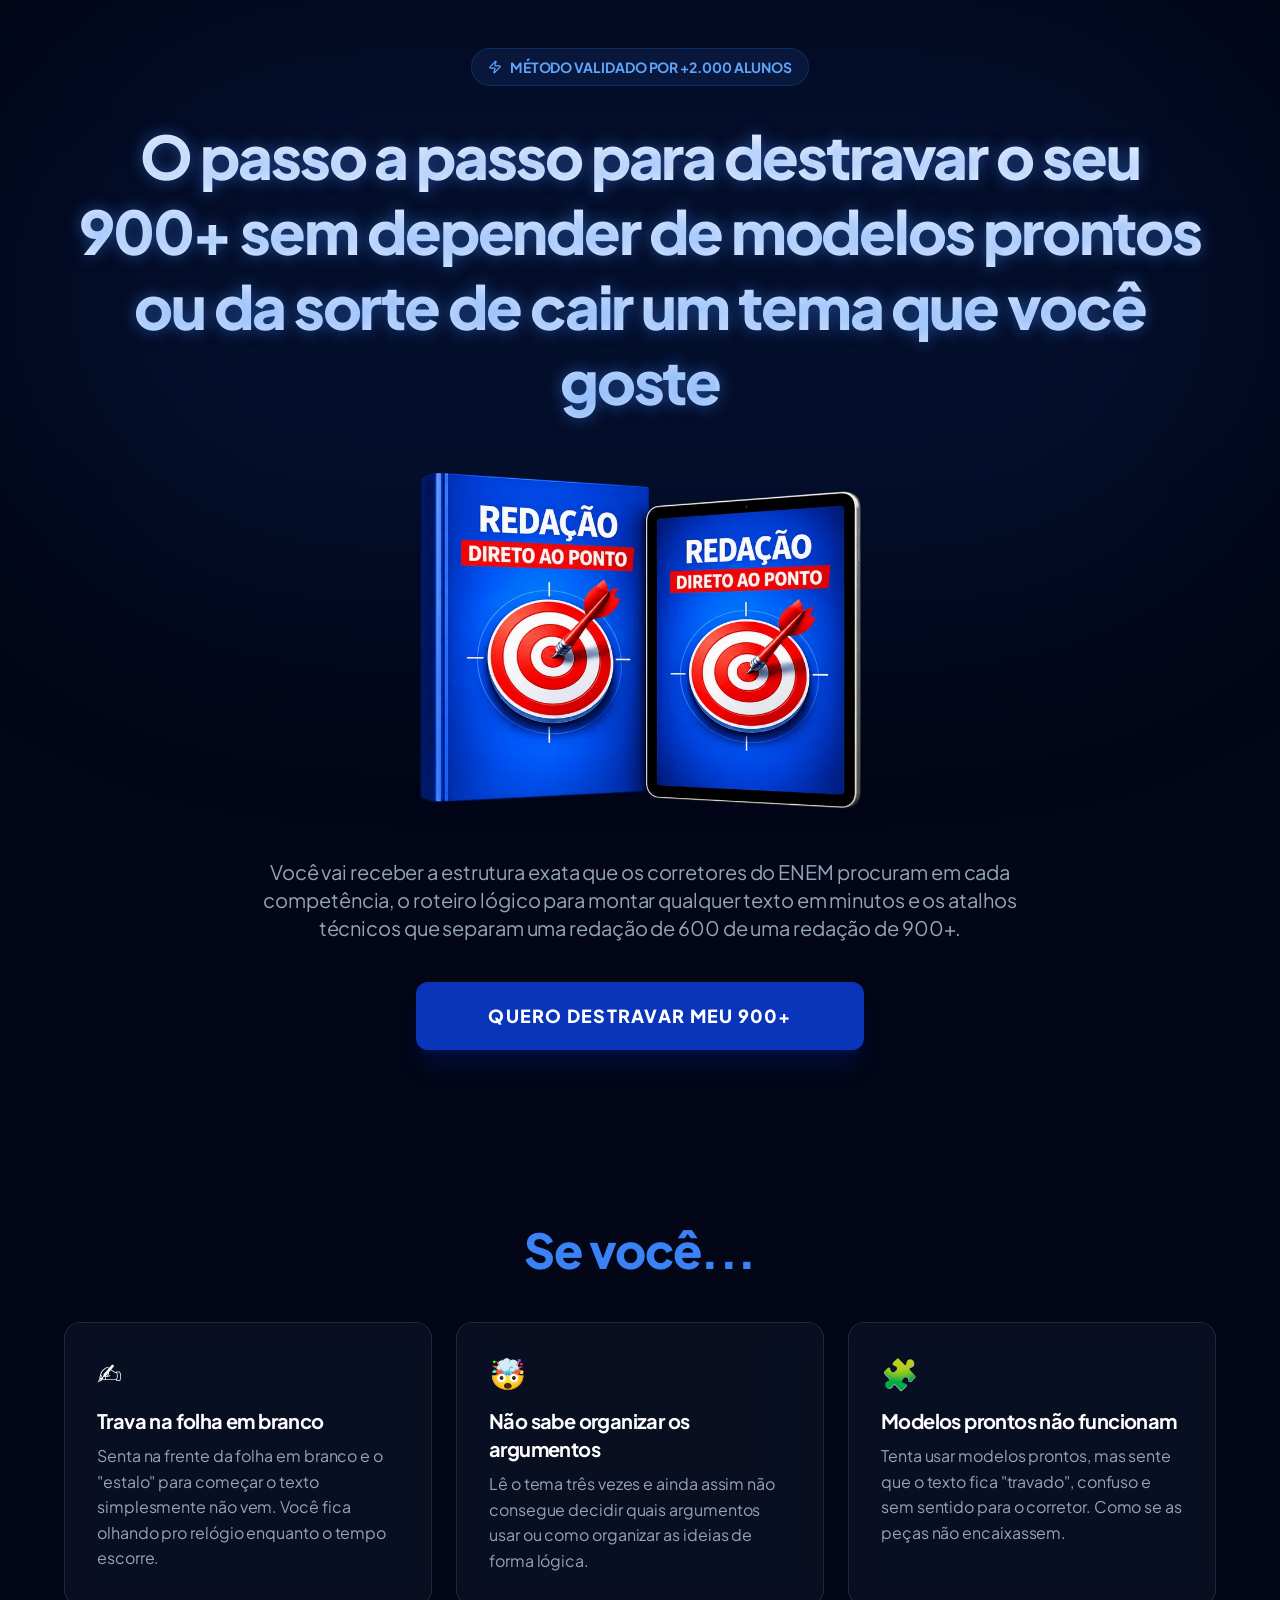
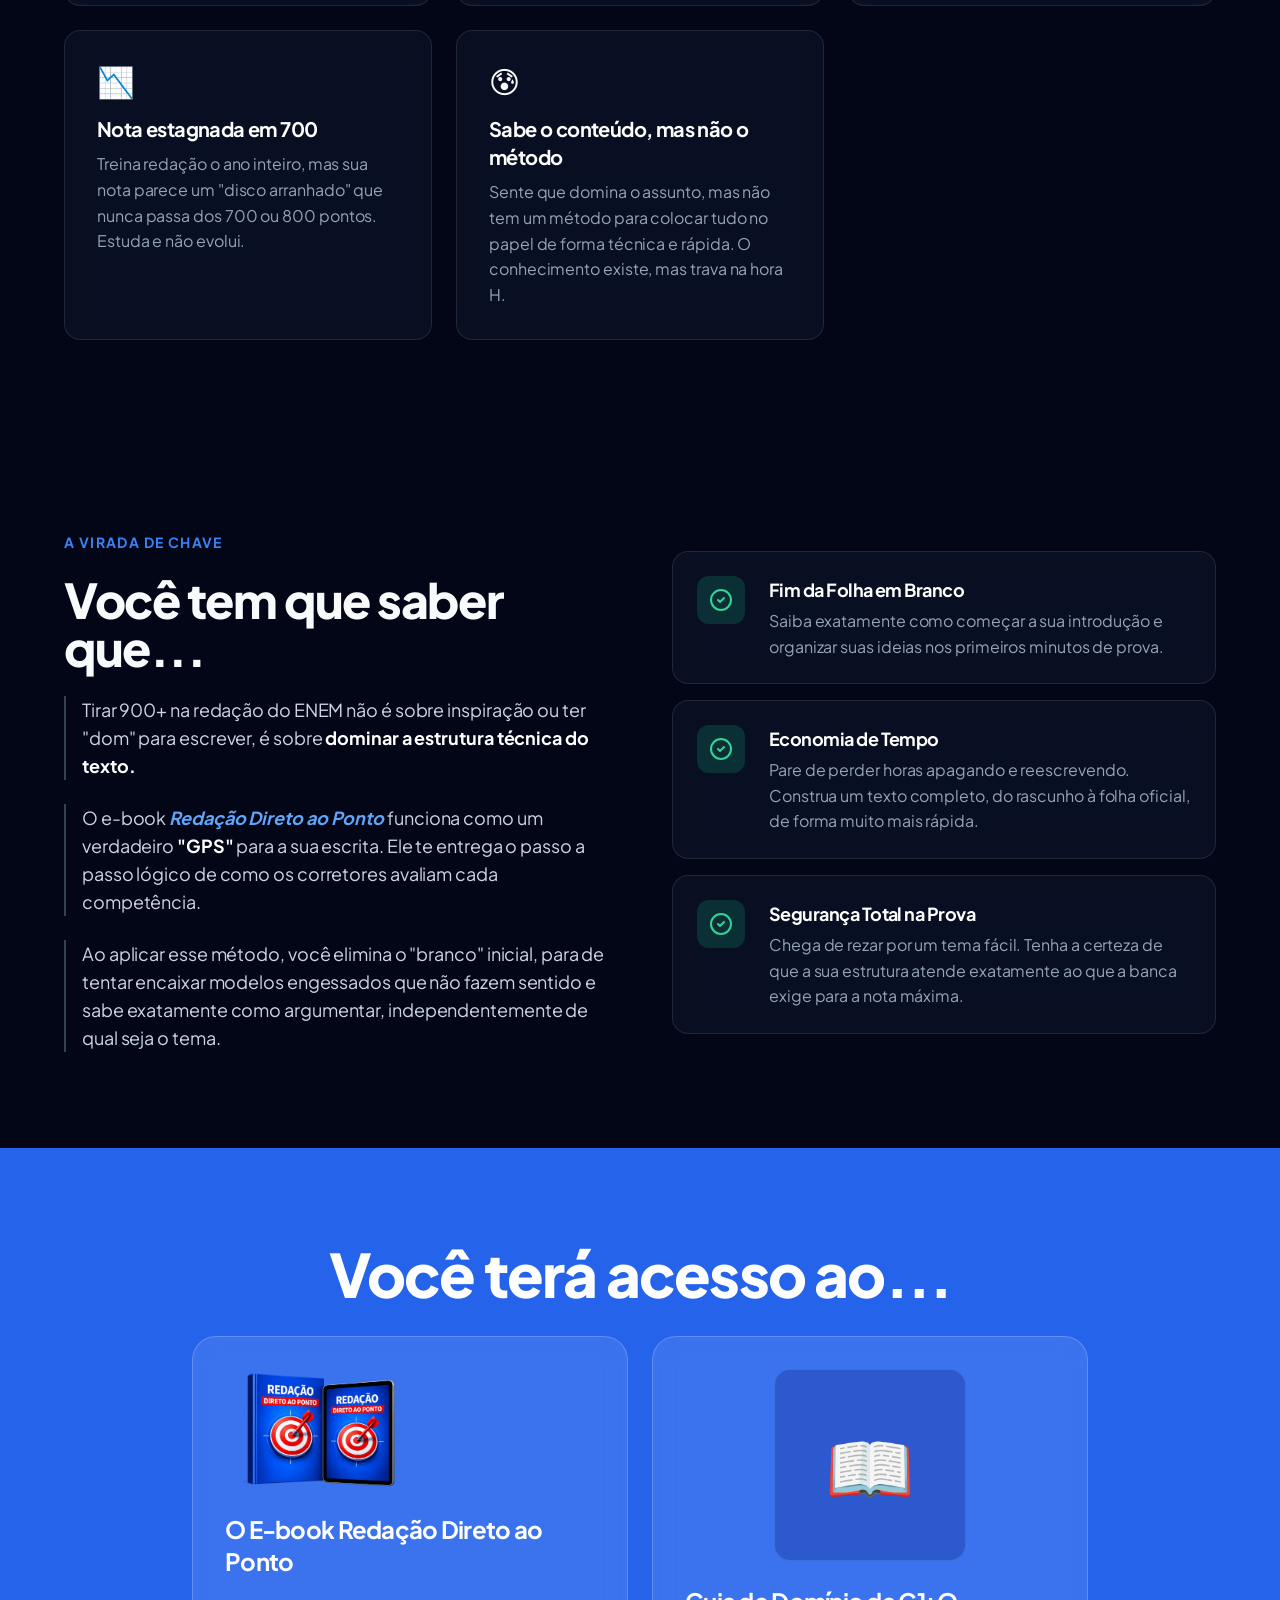
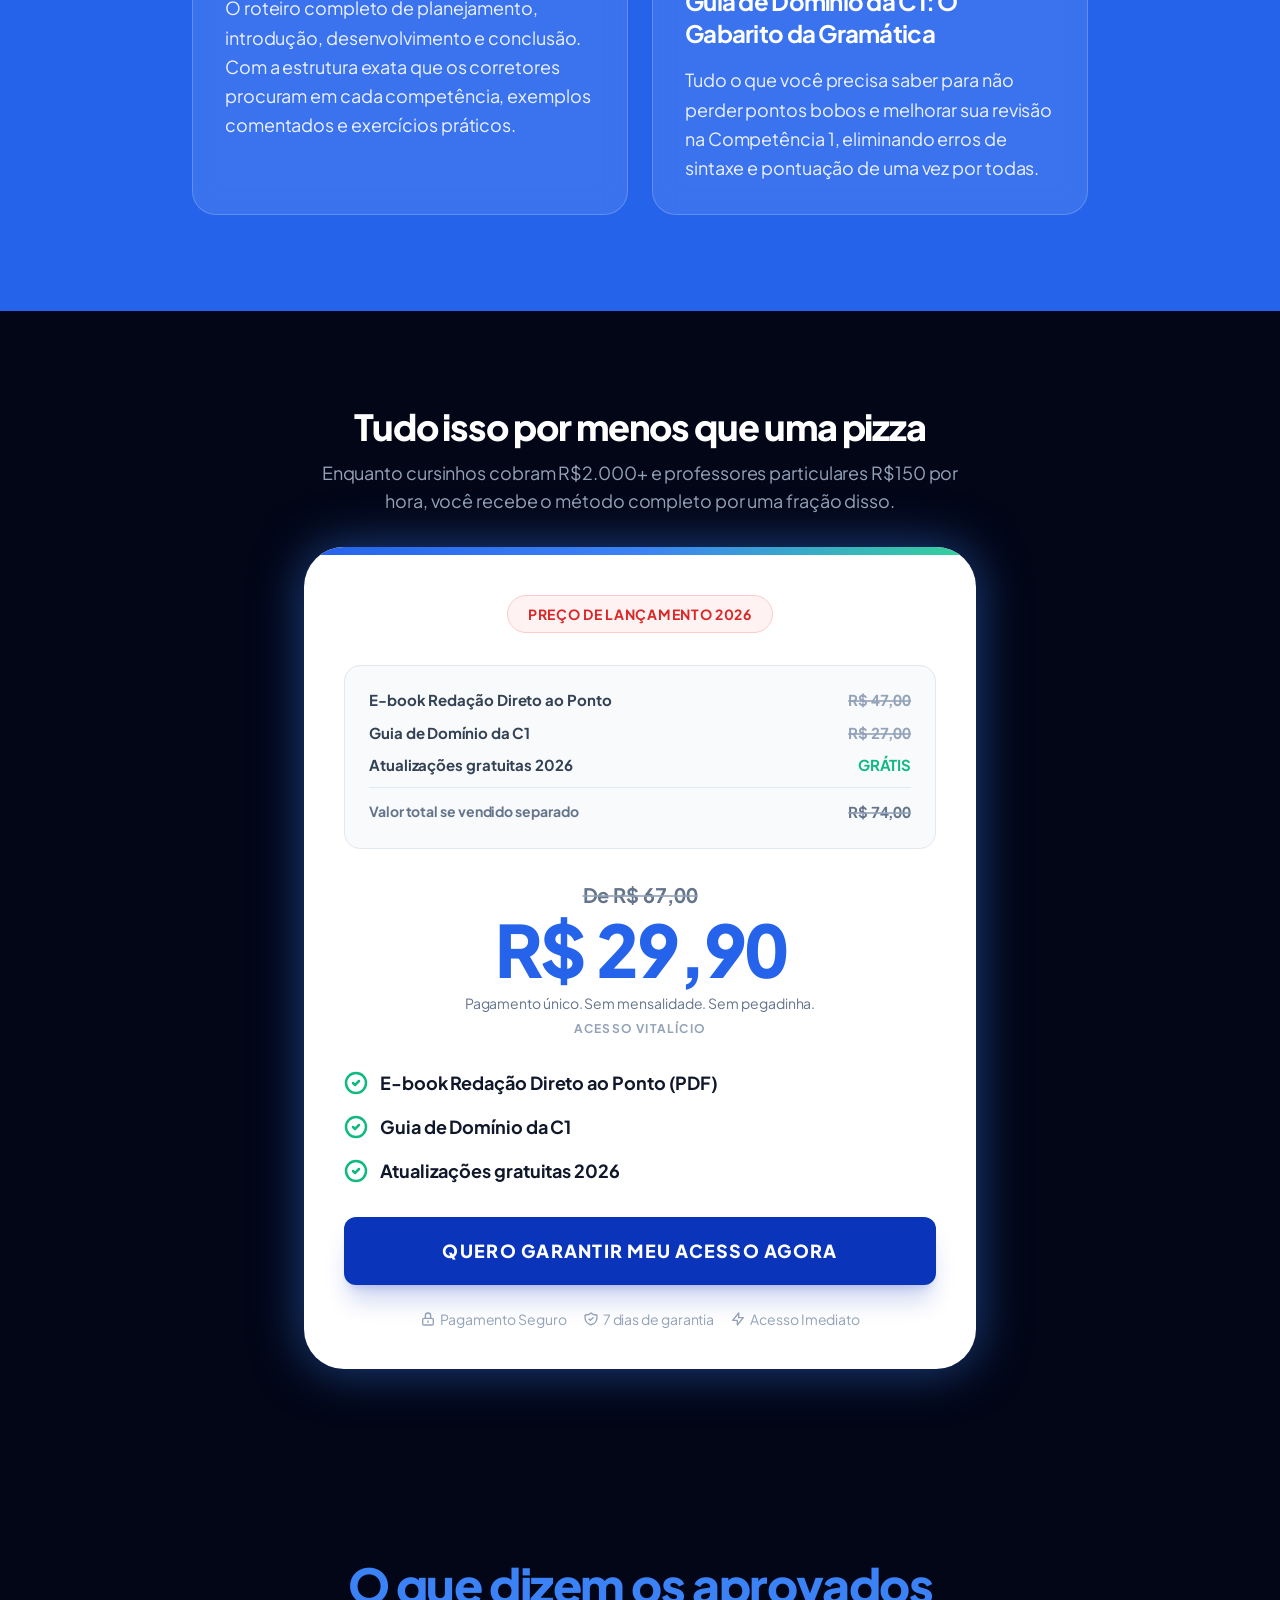
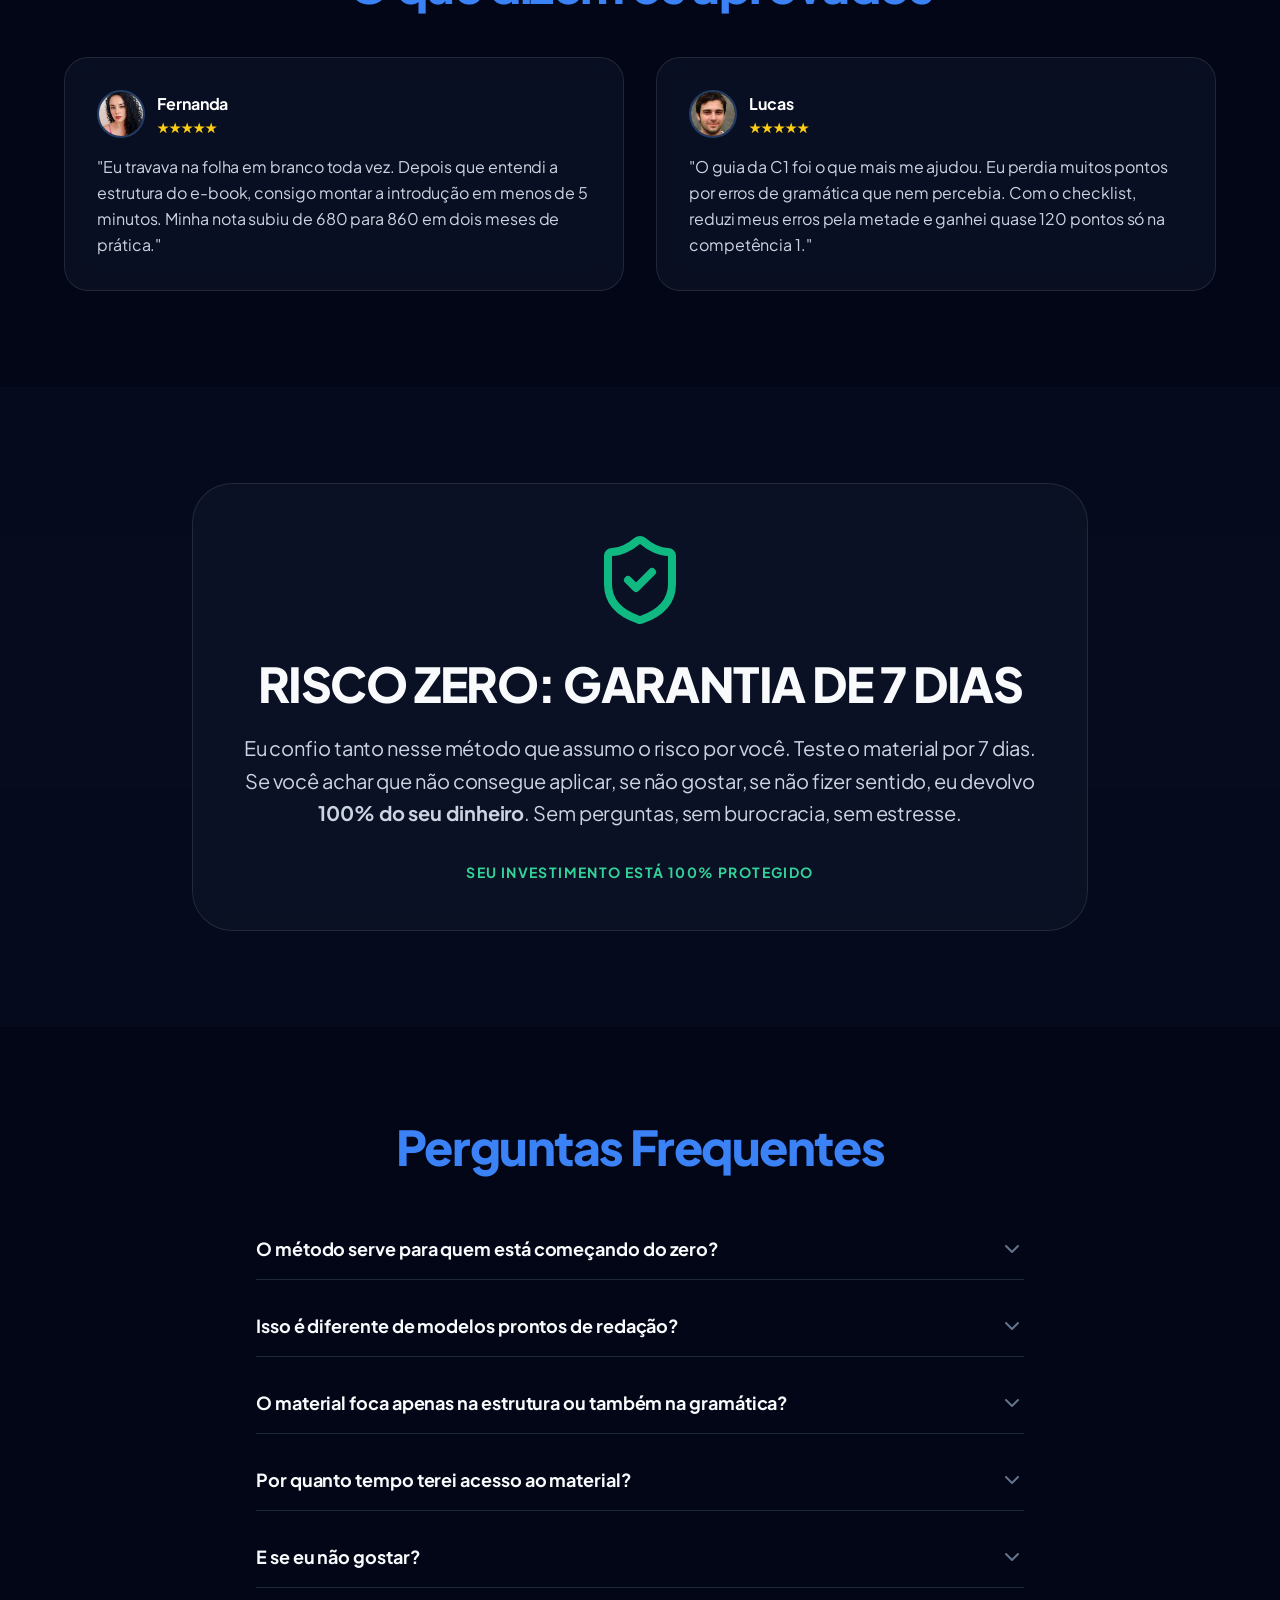
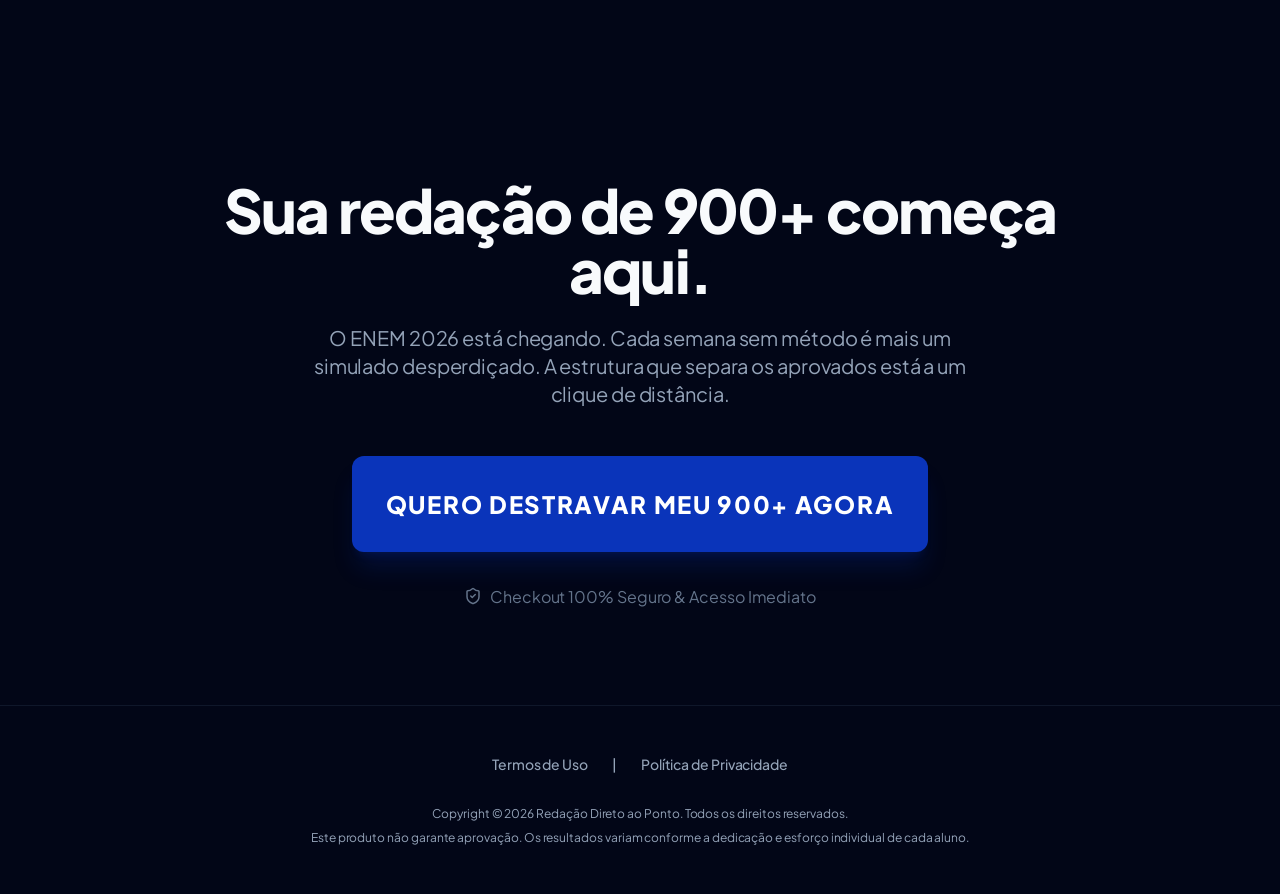
==== pagina/index.html @ 6d8d04aa "fix: blindar empilhagem de valor mobile contra quebra de linha de valores e configurar subrota limpa" ====
<!doctype html>
<html lang="pt-BR"><head><meta charset="UTF-8"><meta name="viewport" content="width=device-width, initial-scale=1"><meta name="description" content="O passo a passo para destravar o seu 900+ na redação do ENEM sem depender de modelos prontos ou da sorte de cair um tema que você goste."><meta name="referrer" content="no-referrer"><title>Redação Direto ao Ponto</title><link rel="icon" href="/assets/favicon.ico"><link rel="preload" as="image" href="/assets/images/produto.webp" type="image/webp" fetchpriority="high"><link rel="preload" as="font" href="/assets/fonts/jakarta-700.ttf" type="font/ttf" crossorigin><link rel="stylesheet" href="/lp.css"><link rel="stylesheet" href="/lp-base.css"><script src="/lp-config.js" defer></script><script src="/lp.js" defer></script><script src="/shield.js" defer></script></head><body><div class="min-h-screen">

<!-- ===== HERO ===== -->
<header class="relative overflow-visible pt-12 pb-20 px-4 md:px-0">
  <div class="absolute top-0 left-1/2 -translate-x-1/2 w-full h-[600px] bg-blue-600/10 blur-[120px] rounded-full -z-10"></div>
  <div class="max-w-6xl mx-auto text-center">
    <div class="inline-flex items-center gap-2 px-4 py-2 rounded-full bg-blue-500/10 border border-blue-500/20 text-blue-400 text-xs md:text-sm font-bold mb-6 animate-pulse-slow">
      <svg class="lucide lucide-zap" fill="none" height="14" stroke="currentColor" stroke-linecap="round" stroke-linejoin="round" stroke-width="2" viewBox="0 0 24 24" width="14" xmlns="http://www.w3.org/2000/svg"><path d="M4 14a1 1 0 0 1-.78-1.63l9.9-10.2a.5.5 0 0 1 .86.46l-1.92 6.02A1 1 0 0 0 13 10h7a1 1 0 0 1 .78 1.63l-9.9 10.2a.5.5 0 0 1-.86-.46l1.92-6.02A1 1 0 0 0 11 14z"></path></svg>
      MÉTODO VALIDADO POR +2.000 ALUNOS
    </div>
    <div class="mb-8 px-2">
      <h1 class="text-3xl md:text-6xl font-black leading-[1.15] md:leading-tight bg-clip-text text-transparent bg-gradient-to-b from-white to-blue-200 glow-blue py-2">O passo a passo para destravar o seu 900+ sem depender de modelos prontos ou da sorte de cair um tema que você goste</h1>
    </div>
    <div class="flex justify-center mb-10 overflow-hidden">
      <img alt="E-book Redação Direto ao Ponto" class="w-full max-w-xl object-contain block mx-auto" decoding="async" fetchpriority="high" loading="eager" width="1000" height="625" src="/assets/images/produto.webp"/>
    </div>
    <p class="text-base md:text-xl text-slate-400 max-w-3xl mx-auto mb-10 px-2 md:px-0">Você vai receber a estrutura exata que os corretores do ENEM procuram em cada competência, o roteiro lógico para montar qualquer texto em minutos e os atalhos técnicos que separam uma redação de 600 de uma redação de 900+.</p>
    <div class="flex justify-center">
      <a class="inline-block w-full py-5 px-8 rounded-xl font-extrabold text-lg uppercase tracking-wider transition-all transform hover:scale-105 active:scale-95 shadow-xl text-center cursor-pointer no-underline bg-[#0A34BA] text-white hover:bg-[#0A34BA]/90 shadow-[#0A34BA]/20 max-w-md" href="#pricing">QUERO DESTRAVAR MEU 900+</a>
    </div>
  </div>
</header>

<!-- ===== SE VOCÊ... (DOR) ===== -->
<main>
<section class="py-24 px-4 bg-slate-950/50">
  <div class="max-w-6xl mx-auto">
    <div class="text-center mb-12">
      <h2 class="text-3xl md:text-5xl font-black mb-4 text-blue-500">Se você...</h2>
    </div>
    <div class="grid md:grid-cols-2 lg:grid-cols-3 gap-6">

      <div class="bg-glass p-8 rounded-2xl border-l-4 border-blue-500 hover:border-blue-400 transition-all hover:bg-slate-900/50">
        <div class="text-3xl mb-4">✍️</div>
        <h3 class="text-xl font-bold text-white mb-2">Trava na folha em branco</h3>
        <p class="text-slate-400">Senta na frente da folha em branco e o "estalo" para começar o texto simplesmente não vem. Você fica olhando pro relógio enquanto o tempo escorre.</p>
      </div>

      <div class="bg-glass p-8 rounded-2xl border-l-4 border-blue-500 hover:border-blue-400 transition-all hover:bg-slate-900/50">
        <div class="text-3xl mb-4">🤯</div>
        <h3 class="text-xl font-bold text-white mb-2">Não sabe organizar os argumentos</h3>
        <p class="text-slate-400">Lê o tema três vezes e ainda assim não consegue decidir quais argumentos usar ou como organizar as ideias de forma lógica.</p>
      </div>

      <div class="bg-glass p-8 rounded-2xl border-l-4 border-blue-500 hover:border-blue-400 transition-all hover:bg-slate-900/50">
        <div class="text-3xl mb-4">🧩</div>
        <h3 class="text-xl font-bold text-white mb-2">Modelos prontos não funcionam</h3>
        <p class="text-slate-400">Tenta usar modelos prontos, mas sente que o texto fica "travado", confuso e sem sentido para o corretor. Como se as peças não encaixassem.</p>
      </div>

      <div class="bg-glass p-8 rounded-2xl border-l-4 border-blue-500 hover:border-blue-400 transition-all hover:bg-slate-900/50">
        <div class="text-3xl mb-4">📉</div>
        <h3 class="text-xl font-bold text-white mb-2">Nota estagnada em 700</h3>
        <p class="text-slate-400">Treina redação o ano inteiro, mas sua nota parece um "disco arranhado" que nunca passa dos 700 ou 800 pontos. Estuda e não evolui.</p>
      </div>

      <div class="bg-glass p-8 rounded-2xl border-l-4 border-blue-500 hover:border-blue-400 transition-all hover:bg-slate-900/50">
        <div class="text-3xl mb-4">😰</div>
        <h3 class="text-xl font-bold text-white mb-2">Sabe o conteúdo, mas não o método</h3>
        <p class="text-slate-400">Sente que domina o assunto, mas não tem um método para colocar tudo no papel de forma técnica e rápida. O conhecimento existe, mas trava na hora H.</p>
      </div>

    </div>
  </div>
</section>

<!-- ===== A VIRADA DE CHAVE ===== -->
<section class="py-24 px-4 overflow-hidden">
  <div class="max-w-6xl mx-auto">
    <div class="flex flex-col lg:flex-row items-center gap-16">
      <div class="lg:w-1/2 space-y-6">
        <h3 class="text-blue-500 font-bold uppercase tracking-widest text-sm">A VIRADA DE CHAVE</h3>
        <h2 class="text-4xl md:text-5xl font-black mb-4 leading-tight">Você tem que saber que...</h2>
        <div class="space-y-6 text-lg text-slate-300">
          <p class="border-l-2 border-slate-700 pl-4">Tirar 900+ na redação do ENEM não é sobre inspiração ou ter "dom" para escrever, é sobre <strong class="text-white">dominar a estrutura técnica do texto.</strong></p>
          <p class="border-l-2 border-slate-700 pl-4">O e-book <span class="text-blue-400 font-bold italic">Redação Direto ao Ponto</span> funciona como um verdadeiro <strong class="text-white">"GPS"</strong> para a sua escrita. Ele te entrega o passo a passo lógico de como os corretores avaliam cada competência.</p>
          <p class="border-l-2 border-slate-700 pl-4">Ao aplicar esse método, você elimina o "branco" inicial, para de tentar encaixar modelos engessados que não fazem sentido e sabe exatamente como argumentar, independentemente de qual seja o tema.</p>
        </div>
      </div>
      <div class="lg:w-1/2 grid grid-cols-1 gap-4">

        <div class="flex gap-6 p-6 bg-glass rounded-2xl hover:scale-105 transition-transform duration-300">
          <div class="flex-shrink-0 w-12 h-12 bg-emerald-500/20 rounded-xl flex items-center justify-center">
            <svg class="w-6 h-6 text-emerald-400" fill="none" stroke="currentColor" stroke-width="2" viewBox="0 0 24 24"><path stroke-linecap="round" stroke-linejoin="round" d="m9 12 2 2 4-4"></path><circle cx="12" cy="12" r="10"></circle></svg>
          </div>
          <div>
            <h3 class="font-bold text-white text-lg mb-1">Fim da Folha em Branco</h3>
            <p class="text-slate-400">Saiba exatamente como começar a sua introdução e organizar suas ideias nos primeiros minutos de prova.</p>
          </div>
        </div>

        <div class="flex gap-6 p-6 bg-glass rounded-2xl hover:scale-105 transition-transform duration-300">
          <div class="flex-shrink-0 w-12 h-12 bg-emerald-500/20 rounded-xl flex items-center justify-center">
            <svg class="w-6 h-6 text-emerald-400" fill="none" stroke="currentColor" stroke-width="2" viewBox="0 0 24 24"><path stroke-linecap="round" stroke-linejoin="round" d="m9 12 2 2 4-4"></path><circle cx="12" cy="12" r="10"></circle></svg>
          </div>
          <div>
            <h3 class="font-bold text-white text-lg mb-1">Economia de Tempo</h3>
            <p class="text-slate-400">Pare de perder horas apagando e reescrevendo. Construa um texto completo, do rascunho à folha oficial, de forma muito mais rápida.</p>
          </div>
        </div>

        <div class="flex gap-6 p-6 bg-glass rounded-2xl hover:scale-105 transition-transform duration-300">
          <div class="flex-shrink-0 w-12 h-12 bg-emerald-500/20 rounded-xl flex items-center justify-center">
            <svg class="w-6 h-6 text-emerald-400" fill="none" stroke="currentColor" stroke-width="2" viewBox="0 0 24 24"><path stroke-linecap="round" stroke-linejoin="round" d="m9 12 2 2 4-4"></path><circle cx="12" cy="12" r="10"></circle></svg>
          </div>
          <div>
            <h3 class="font-bold text-white text-lg mb-1">Segurança Total na Prova</h3>
            <p class="text-slate-400">Chega de rezar por um tema fácil. Tenha a certeza de que a sua estrutura atende exatamente ao que a banca exige para a nota máxima.</p>
          </div>
        </div>

      </div>
    </div>
  </div>
</section>

<!-- ===== O QUE VOCÊ RECEBE ===== -->
<section class="py-24 px-4 bg-blue-600">
  <div class="max-w-4xl mx-auto text-center text-white">
    <h2 class="text-4xl md:text-6xl font-black mb-8">Você terá acesso ao...</h2>
    <div class="grid md:grid-cols-2 gap-6">
      <div class="bg-white/10 backdrop-blur-md rounded-3xl p-8 border border-white/20 text-left">
        <div class="flex justify-center mb-6">
          <img alt="E-book Redação Direto ao Ponto" class="w-48 h-auto object-contain block" decoding="async" loading="lazy" width="192" height="120" src="/assets/images/produto.webp"/>
        </div>
        <h3 class="text-2xl font-bold mb-4">O E-book Redação Direto ao Ponto</h3>
        <p class="text-lg opacity-90 leading-relaxed">O roteiro completo de planejamento, introdução, desenvolvimento e conclusão. Com a estrutura exata que os corretores procuram em cada competência, exemplos comentados e exercícios práticos.</p>
      </div>
      <div class="bg-white/10 backdrop-blur-md rounded-3xl p-8 border border-white/20 text-left">
        <div class="flex justify-center mb-6">
          <div class="w-48 h-48 bg-blue-800/50 rounded-2xl flex items-center justify-center border border-blue-400/30">
            <span class="text-7xl">📖</span>
          </div>
        </div>
        <h3 class="text-2xl font-bold mb-4">Guia de Domínio da C1: O Gabarito da Gramática</h3>
        <p class="text-lg opacity-90 leading-relaxed">Tudo o que você precisa saber para não perder pontos bobos e melhorar sua revisão na Competência 1, eliminando erros de sintaxe e pontuação de uma vez por todas.</p>
      </div>
    </div>
  </div>
</section>

<!-- ===== CARD DE OFERTA (HORMOZI GRAND SLAM) ===== -->
<section class="py-24 px-4" id="pricing">
  <div class="max-w-2xl mx-auto">
    <div class="text-center mb-8">
      <h2 class="text-3xl md:text-4xl font-black text-white mb-3">Tudo isso por menos que uma pizza</h2>
      <p class="text-slate-400 text-lg">Enquanto cursinhos cobram R$2.000+ e professores particulares R$150 por hora, você recebe o método completo por uma fração disso.</p>
    </div>
    <div class="relative bg-white text-slate-900 rounded-[40px] p-10 shadow-[0_0_50px_rgba(59,130,246,0.5)] overflow-hidden">
      <div class="absolute top-0 left-0 w-full h-2 bg-gradient-to-r from-blue-600 via-blue-500 to-emerald-400"></div>

      <div class="text-center mb-8 pt-2">
        <p class="inline-block bg-red-50 text-red-600 px-5 py-2 rounded-full text-sm font-bold border border-red-200 uppercase tracking-wide">Preço de lançamento 2026</p>
      </div>

      <!-- Stack de Valor -->
      <div class="bg-slate-50 rounded-2xl p-6 mb-8 space-y-3">
        <div class="stack-row flex justify-between items-center gap-3">
          <span class="stack-label font-bold text-slate-700 text-sm md:text-base leading-snug">E-book Redação Direto ao Ponto</span>
          <span class="stack-price text-slate-400 line-through font-bold text-sm md:text-base flex-shrink-0 whitespace-nowrap tabular-nums">R$&nbsp;47,00</span>
        </div>
        <div class="stack-row flex justify-between items-center gap-3">
          <span class="stack-label font-bold text-slate-700 text-sm md:text-base leading-snug">Guia de Domínio da C1</span>
          <span class="stack-price text-slate-400 line-through font-bold text-sm md:text-base flex-shrink-0 whitespace-nowrap tabular-nums">R$&nbsp;27,00</span>
        </div>
        <div class="stack-row flex justify-between items-center gap-3">
          <span class="stack-label font-bold text-slate-700 text-sm md:text-base leading-snug">Atualizações gratuitas 2026</span>
          <span class="stack-price text-emerald-500 font-bold text-sm md:text-base flex-shrink-0 whitespace-nowrap">GRÁTIS</span>
        </div>
        <div class="border-t border-slate-200 pt-3 mt-3">
          <div class="stack-row flex justify-between items-center gap-3">
            <span class="font-bold text-slate-500 text-sm md:text-base leading-snug">Valor total se vendido separado</span>
            <span class="stack-price font-bold text-slate-500 line-through text-base md:text-lg flex-shrink-0 whitespace-nowrap tabular-nums">R$&nbsp;74,00</span>
          </div>
        </div>
      </div>

      <!-- Preço -->
      <div class="text-center mb-8">
        <p class="font-bold text-slate-500 line-through text-xl mb-1 whitespace-nowrap tabular-nums">De&nbsp;R$&nbsp;67,00</p>
        <h2 class="text-6xl md:text-7xl font-black text-blue-600 mb-2 whitespace-nowrap tabular-nums">R$&nbsp;29,90</h2>
        <p class="text-slate-500 text-sm">Pagamento único. Sem mensalidade. Sem pegadinha.</p>
        <p class="font-bold text-slate-400 mt-2 uppercase tracking-widest text-xs">Acesso Vitalício</p>
      </div>

      <!-- Checklist de Entrega -->
      <div class="space-y-4 mb-8">
        <div class="flex items-center gap-3 font-bold text-lg">
          <svg class="w-6 h-6 text-emerald-500 flex-shrink-0" fill="none" stroke="currentColor" stroke-width="2.5" viewBox="0 0 24 24"><path stroke-linecap="round" stroke-linejoin="round" d="m9 12 2 2 4-4"></path><circle cx="12" cy="12" r="10"></circle></svg>
          <span>E-book Redação Direto ao Ponto (PDF)</span>
        </div>
        <div class="flex items-center gap-3 font-bold text-lg">
          <svg class="w-6 h-6 text-emerald-500 flex-shrink-0" fill="none" stroke="currentColor" stroke-width="2.5" viewBox="0 0 24 24"><path stroke-linecap="round" stroke-linejoin="round" d="m9 12 2 2 4-4"></path><circle cx="12" cy="12" r="10"></circle></svg>
          <span>Guia de Domínio da C1</span>
        </div>
        <div class="flex items-center gap-3 font-bold text-lg">
          <svg class="w-6 h-6 text-emerald-500 flex-shrink-0" fill="none" stroke="currentColor" stroke-width="2.5" viewBox="0 0 24 24"><path stroke-linecap="round" stroke-linejoin="round" d="m9 12 2 2 4-4"></path><circle cx="12" cy="12" r="10"></circle></svg>
          <span>Atualizações gratuitas 2026</span>
        </div>
      </div>

      <!-- CTA -->
      <a class="inline-block w-full py-5 px-8 rounded-xl font-extrabold text-lg uppercase tracking-wider transition-all transform hover:scale-105 active:scale-95 shadow-xl text-center cursor-pointer no-underline bg-[#0A34BA] text-white hover:bg-[#0A34BA]/90 shadow-[#0A34BA]/20 mb-4" data-checkout="" href="[SEU_LINK_AQUI]">QUERO GARANTIR MEU ACESSO AGORA</a>

      <!-- Segurança -->
      <div class="flex items-center justify-center gap-4 text-sm text-slate-400 mt-2">
        <div class="flex items-center gap-1">
          <svg class="w-4 h-4" fill="none" stroke="currentColor" stroke-width="2" viewBox="0 0 24 24"><path stroke-linecap="round" stroke-linejoin="round" d="M12 15v2m-6 4h12a2 2 0 0 0 2-2v-6a2 2 0 0 0-2-2H6a2 2 0 0 0-2 2v6a2 2 0 0 0 2 2zm10-10V7a4 4 0 0 0-8 0v4h8z"></path></svg>
          Pagamento Seguro
        </div>
        <div class="flex items-center gap-1">
          <svg class="w-4 h-4" fill="none" stroke="currentColor" stroke-width="2" viewBox="0 0 24 24"><path stroke-linecap="round" stroke-linejoin="round" d="M9 12l2 2 4-4m5.618-4.016A11.955 11.955 0 0 1 12 2.944a11.955 11.955 0 0 1-8.618 3.04A12.02 12.02 0 0 0 3 9c0 5.591 3.824 10.29 9 11.622 5.176-1.332 9-6.03 9-11.622 0-1.042-.133-2.052-.382-3.016z"></path></svg>
          7 dias de garantia
        </div>
        <div class="flex items-center gap-1">
          <svg class="w-4 h-4" fill="none" stroke="currentColor" stroke-width="2" viewBox="0 0 24 24"><path stroke-linecap="round" stroke-linejoin="round" d="M13 10V3L4 14h7v7l9-11h-7z"></path></svg>
          Acesso Imediato
        </div>
      </div>
    </div>
  </div>
</section>

<!-- ===== DEPOIMENTOS ===== -->
<section class="py-24 px-4 bg-slate-950/50">
  <div class="max-w-6xl mx-auto">
    <div class="text-center mb-12">
      <h2 class="text-3xl md:text-5xl font-black mb-4 text-blue-500">O que dizem os aprovados</h2>
    </div>
    <div class="grid md:grid-cols-2 gap-8">

      <div class="bg-glass p-8 rounded-3xl border border-slate-800">
        <div class="flex items-center gap-3 mb-4">
          <div class="w-12 h-12 rounded-full overflow-hidden flex-shrink-0 border-2 border-blue-400/30">
            <img src="/assets/images/fernanda.webp" alt="Fernanda" class="w-full h-full object-cover block" loading="lazy" width="48" height="48">
          </div>
          <div>
            <p class="font-bold text-white">Fernanda</p>
            <div class="flex gap-0.5 text-yellow-400 text-sm">★★★★★</div>
          </div>
        </div>
        <p class="text-slate-300 leading-relaxed">"Eu travava na folha em branco toda vez. Depois que entendi a estrutura do e-book, consigo montar a introdução em menos de 5 minutos. Minha nota subiu de 680 para 860 em dois meses de prática."</p>
      </div>

      <div class="bg-glass p-8 rounded-3xl border border-slate-800">
        <div class="flex items-center gap-3 mb-4">
          <div class="w-12 h-12 rounded-full overflow-hidden flex-shrink-0 border-2 border-blue-400/30">
            <img src="/assets/images/lucas.webp" alt="Lucas" class="w-full h-full object-cover block" loading="lazy" width="48" height="48">
          </div>
          <div>
            <p class="font-bold text-white">Lucas</p>
            <div class="flex gap-0.5 text-yellow-400 text-sm">★★★★★</div>
          </div>
        </div>
        <p class="text-slate-300 leading-relaxed">"O guia da C1 foi o que mais me ajudou. Eu perdia muitos pontos por erros de gramática que nem percebia. Com o checklist, reduzi meus erros pela metade e ganhei quase 120 pontos só na competência 1."</p>
      </div>

    </div>
  </div>
</section>

<!-- ===== GARANTIA ===== -->
<section class="py-24 px-4 bg-slate-900/30">
  <div class="max-w-4xl mx-auto text-center bg-glass p-12 rounded-[40px] border border-blue-500/20">
    <svg class="lucide lucide-shield-check mx-auto w-24 h-24 text-emerald-500 mb-8" fill="none" height="24" stroke="currentColor" stroke-linecap="round" stroke-linejoin="round" stroke-width="2" viewBox="0 0 24 24" width="24" xmlns="http://www.w3.org/2000/svg"><path d="M20 13c0 5-3.5 7.5-7.66 8.95a1 1 0 0 1-.67-.01C7.5 20.5 4 18 4 13V6a1 1 0 0 1 1-1c2 0 4.5-1.2 6.24-2.72a1.17 1.17 0 0 1 1.52 0C14.51 3.81 17 5 19 5a1 1 0 0 1 1 1z"></path><path d="m9 12 2 2 4-4"></path></svg>
    <h2 class="text-3xl md:text-5xl font-black mb-6 uppercase">Risco Zero: Garantia de 7 Dias</h2>
    <p class="text-xl text-slate-300 leading-relaxed mb-8">Eu confio tanto nesse método que assumo o risco por você. Teste o material por 7 dias. Se você achar que não consegue aplicar, se não gostar, se não fizer sentido, eu devolvo <strong>100% do seu dinheiro</strong>. Sem perguntas, sem burocracia, sem estresse.</p>
    <p class="text-emerald-400 font-bold uppercase tracking-widest text-sm">Seu investimento está 100% protegido</p>
  </div>
</section>

<!-- ===== FAQ ===== -->
<section class="py-24 px-4">
  <div class="max-w-3xl mx-auto">
    <div class="text-center mb-12">
      <h2 class="text-3xl md:text-5xl font-black mb-4 text-blue-500">Perguntas Frequentes</h2>
    </div>
    <div class="space-y-4">
      <details class="border-b border-slate-800 py-4">
        <summary class="w-full flex justify-between items-center text-left hover:text-blue-400 transition-colors cursor-pointer">
          <span class="font-bold text-lg">O método serve para quem está começando do zero?</span>
          <svg class="lucide lucide-chevron-down text-slate-500 flex-shrink-0" fill="none" height="24" stroke="currentColor" stroke-linecap="round" stroke-linejoin="round" stroke-width="2" viewBox="0 0 24 24" width="24" xmlns="http://www.w3.org/2000/svg"><path d="m6 9 6 6 6-6"></path></svg>
        </summary>
        <div class="mt-3 text-slate-400 leading-relaxed animate-fadeIn">Sim, e na verdade é melhor começar pelo método certo do que criar vícios com modelos prontos. O e-book parte do planejamento da tese e dos argumentos, com exemplos comentados passo a passo.</div>
      </details>
      <details class="border-b border-slate-800 py-4">
        <summary class="w-full flex justify-between items-center text-left hover:text-blue-400 transition-colors cursor-pointer">
          <span class="font-bold text-lg">Isso é diferente de modelos prontos de redação?</span>
          <svg class="lucide lucide-chevron-down text-slate-500 flex-shrink-0" fill="none" height="24" stroke="currentColor" stroke-linecap="round" stroke-linejoin="round" stroke-width="2" viewBox="0 0 24 24" width="24" xmlns="http://www.w3.org/2000/svg"><path d="m6 9 6 6 6-6"></path></svg>
        </summary>
        <div class="mt-3 text-slate-400 leading-relaxed animate-fadeIn">Completamente diferente. Modelos prontos te fazem decorar e travar quando o tema muda. O Redação Direto ao Ponto te ensina a construir a estrutura do zero, conectada ao tema. Funciona para qualquer assunto que cair na prova.</div>
      </details>
      <details class="border-b border-slate-800 py-4">
        <summary class="w-full flex justify-between items-center text-left hover:text-blue-400 transition-colors cursor-pointer">
          <span class="font-bold text-lg">O material foca apenas na estrutura ou também na gramática?</span>
          <svg class="lucide lucide-chevron-down text-slate-500 flex-shrink-0" fill="none" height="24" stroke="currentColor" stroke-linecap="round" stroke-linejoin="round" stroke-width="2" viewBox="0 0 24 24" width="24" xmlns="http://www.w3.org/2000/svg"><path d="m6 9 6 6 6-6"></path></svg>
        </summary>
        <div class="mt-3 text-slate-400 leading-relaxed animate-fadeIn">Os dois. O e-book principal cobre estrutura, argumentação, coesão e proposta de intervenção. E o Guia de Domínio da C1 (bônus) é focado 100% na gramática e revisão que os corretores avaliam na competência 1.</div>
      </details>
      <details class="border-b border-slate-800 py-4">
        <summary class="w-full flex justify-between items-center text-left hover:text-blue-400 transition-colors cursor-pointer">
          <span class="font-bold text-lg">Por quanto tempo terei acesso ao material?</span>
          <svg class="lucide lucide-chevron-down text-slate-500 flex-shrink-0" fill="none" height="24" stroke="currentColor" stroke-linecap="round" stroke-linejoin="round" stroke-width="2" viewBox="0 0 24 24" width="24" xmlns="http://www.w3.org/2000/svg"><path d="m6 9 6 6 6-6"></path></svg>
        </summary>
        <div class="mt-3 text-slate-400 leading-relaxed animate-fadeIn">Para sempre. O acesso é vitalício. Após a confirmação do pagamento, você recebe os PDFs e pode baixar, salvar e consultar quando quiser. As atualizações de 2026 também estão incluídas sem custo extra.</div>
      </details>
      <details class="border-b border-slate-800 py-4">
        <summary class="w-full flex justify-between items-center text-left hover:text-blue-400 transition-colors cursor-pointer">
          <span class="font-bold text-lg">E se eu não gostar?</span>
          <svg class="lucide lucide-chevron-down text-slate-500 flex-shrink-0" fill="none" height="24" stroke="currentColor" stroke-linecap="round" stroke-linejoin="round" stroke-width="2" viewBox="0 0 24 24" width="24" xmlns="http://www.w3.org/2000/svg"><path d="m6 9 6 6 6-6"></path></svg>
        </summary>
        <div class="mt-3 text-slate-400 leading-relaxed animate-fadeIn">Você tem 7 dias para testar. Se por qualquer motivo achar que o material não serve para você, é só pedir o reembolso. Devolvemos 100% do valor, sem perguntas.</div>
      </details>
    </div>
  </div>
</section>

<!-- ===== CTA FINAL ===== -->
<section class="py-24 px-4 text-center">
  <div class="max-w-4xl mx-auto">
    <h2 class="text-4xl md:text-6xl font-black mb-6 leading-tight">Sua redação de 900+ começa aqui.</h2>
    <p class="text-xl text-slate-400 mb-12 max-w-2xl mx-auto">O ENEM 2026 está chegando. Cada semana sem método é mais um simulado desperdiçado. A estrutura que separa os aprovados está a um clique de distância.</p>
    <div class="flex justify-center">
      <a class="inline-block w-full py-8 px-8 rounded-xl font-extrabold text-2xl uppercase tracking-wider transition-all transform hover:scale-105 active:scale-95 shadow-xl text-center cursor-pointer no-underline bg-[#0A34BA] text-white hover:bg-[#0A34BA]/90 shadow-[#0A34BA]/20 max-w-xl" href="#pricing">QUERO DESTRAVAR MEU 900+ AGORA</a>
    </div>
    <p class="mt-8 text-slate-500 flex items-center justify-center gap-2">
      <svg class="lucide lucide-shield-check" fill="none" height="18" stroke="currentColor" stroke-linecap="round" stroke-linejoin="round" stroke-width="2" viewBox="0 0 24 24" width="18" xmlns="http://www.w3.org/2000/svg"><path d="M20 13c0 5-3.5 7.5-7.66 8.95a1 1 0 0 1-.67-.01C7.5 20.5 4 18 4 13V6a1 1 0 0 1 1-1c2 0 4.5-1.2 6.24-2.72a1.17 1.17 0 0 1 1.52 0C14.51 3.81 17 5 19 5a1 1 0 0 1 1 1z"></path><path d="m9 12 2 2 4-4"></path></svg>
      Checkout 100% Seguro &amp; Acesso Imediato
    </p>
  </div>
</section>
</main>

<!-- ===== FOOTER ===== -->
<footer class="py-12 px-4 border-t border-slate-900 bg-slate-950 text-center">
  <div class="max-w-6xl mx-auto">
    <div class="flex flex-col md:flex-row justify-center gap-6 mb-8 text-sm text-slate-400 font-medium">
      <a class="hover:text-blue-400 text-slate-400 transition-colors" data-legal="" href="[SEU_LINK_AQUI]">Termos de Uso</a>
      <span class="hidden md:inline">|</span>
      <a class="hover:text-blue-400 text-slate-400 transition-colors" data-legal="" href="[SEU_LINK_AQUI]">Política de Privacidade</a>
    </div>
    <p class="text-slate-400 text-xs">Copyright © 2026 Redação Direto ao Ponto. Todos os direitos reservados.</p>
    <p class="text-slate-400 text-xs mt-2">Este produto não garante aprovação. Os resultados variam conforme a dedicação e esforço individual de cada aluno.</p>
  </div>
</footer>

</div>
<dialog id="config-message"><p>Esta opção ainda não está disponível.</p><button type="button" id="close-message">Fechar</button></dialog>
</body></html>
---- lp.css ----
*,:after,:before{--tw-border-spacing-x:0;--tw-border-spacing-y:0;--tw-translate-x:0;--tw-translate-y:0;--tw-rotate:0;--tw-skew-x:0;--tw-skew-y:0;--tw-scale-x:1;--tw-scale-y:1;--tw-pan-x: ;--tw-pan-y: ;--tw-pinch-zoom: ;--tw-scroll-snap-strictness:proximity;--tw-gradient-from-position: ;--tw-gradient-via-position: ;--tw-gradient-to-position: ;--tw-ordinal: ;--tw-slashed-zero: ;--tw-numeric-figure: ;--tw-numeric-spacing: ;--tw-numeric-fraction: ;--tw-ring-inset: ;--tw-ring-offset-width:0px;--tw-ring-offset-color:#fff;--tw-ring-color:rgba(59,130,246,.5);--tw-ring-offset-shadow:0 0 #0000;--tw-ring-shadow:0 0 #0000;--tw-shadow:0 0 #0000;--tw-shadow-colored:0 0 #0000;--tw-blur: ;--tw-brightness: ;--tw-contrast: ;--tw-grayscale: ;--tw-hue-rotate: ;--tw-invert: ;--tw-saturate: ;--tw-sepia: ;--tw-drop-shadow: ;--tw-backdrop-blur: ;--tw-backdrop-brightness: ;--tw-backdrop-contrast: ;--tw-backdrop-grayscale: ;--tw-backdrop-hue-rotate: ;--tw-backdrop-invert: ;--tw-backdrop-opacity: ;--tw-backdrop-saturate: ;--tw-backdrop-sepia: ;--tw-contain-size: ;--tw-contain-layout: ;--tw-contain-paint: ;--tw-contain-style: }::backdrop{--tw-border-spacing-x:0;--tw-border-spacing-y:0;--tw-translate-x:0;--tw-translate-y:0;--tw-rotate:0;--tw-skew-x:0;--tw-skew-y:0;--tw-scale-x:1;--tw-scale-y:1;--tw-pan-x: ;--tw-pan-y: ;--tw-pinch-zoom: ;--tw-scroll-snap-strictness:proximity;--tw-gradient-from-position: ;--tw-gradient-via-position: ;--tw-gradient-to-position: ;--tw-ordinal: ;--tw-slashed-zero: ;--tw-numeric-figure: ;--tw-numeric-spacing: ;--tw-numeric-fraction: ;--tw-ring-inset: ;--tw-ring-offset-width:0px;--tw-ring-offset-color:#fff;--tw-ring-color:rgba(59,130,246,.5);--tw-ring-offset-shadow:0 0 #0000;--tw-ring-shadow:0 0 #0000;--tw-shadow:0 0 #0000;--tw-shadow-colored:0 0 #0000;--tw-blur: ;--tw-brightness: ;--tw-contrast: ;--tw-grayscale: ;--tw-hue-rotate: ;--tw-invert: ;--tw-saturate: ;--tw-sepia: ;--tw-drop-shadow: ;--tw-backdrop-blur: ;--tw-backdrop-brightness: ;--tw-backdrop-contrast: ;--tw-backdrop-grayscale: ;--tw-backdrop-hue-rotate: ;--tw-backdrop-invert: ;--tw-backdrop-opacity: ;--tw-backdrop-saturate: ;--tw-backdrop-sepia: ;--tw-contain-size: ;--tw-contain-layout: ;--tw-contain-paint: ;--tw-contain-style: }/*! tailwindcss v3.4.17 | MIT License | https://tailwindcss.com*/*,:after,:before{box-sizing:border-box;border:0 solid #e5e7eb}:after,:before{--tw-content:""}:host,html{line-height:1.5;-webkit-text-size-adjust:100%;-moz-tab-size:4;-o-tab-size:4;tab-size:4;font-family:ui-sans-serif,system-ui,sans-serif,Apple Color Emoji,Segoe UI Emoji,Segoe UI Symbol,Noto Color Emoji;font-feature-settings:normal;font-variation-settings:normal;-webkit-tap-highlight-color:transparent}body{margin:0;line-height:inherit}hr{height:0;color:inherit;border-top-width:1px}abbr:where([title]){-webkit-text-decoration:underline dotted;text-decoration:underline dotted}h1,h2,h3,h4,h5,h6{font-size:inherit;font-weight:inherit}a{color:inherit;text-decoration:inherit}b,strong{font-weight:bolder}code,kbd,pre,samp{font-family:ui-monospace,SFMono-Regular,Menlo,Monaco,Consolas,Liberation Mono,Courier New,monospace;font-feature-settings:normal;font-variation-settings:normal;font-size:1em}small{font-size:80%}sub,sup{font-size:75%;line-height:0;position:relative;vertical-align:baseline}sub{bottom:-.25em}sup{top:-.5em}table{text-indent:0;border-color:inherit;border-collapse:collapse}button,input,optgroup,select,textarea{font-family:inherit;font-feature-settings:inherit;font-variation-settings:inherit;font-size:100%;font-weight:inherit;line-height:inherit;letter-spacing:inherit;color:inherit;margin:0;padding:0}button,select{text-transform:none}button,input:where([type=button]),input:where([type=reset]),input:where([type=submit]){-webkit-appearance:button;background-color:transparent;background-image:none}:-moz-focusring{outline:auto}:-moz-ui-invalid{box-shadow:none}progress{vertical-align:baseline}::-webkit-inner-spin-button,::-webkit-outer-spin-button{height:auto}[type=search]{-webkit-appearance:textfield;outline-offset:-2px}::-webkit-search-decoration{-webkit-appearance:none}::-webkit-file-upload-button{-webkit-appearance:button;font:inherit}summary{display:list-item}blockquote,dd,dl,figure,h1,h2,h3,h4,h5,h6,hr,p,pre{margin:0}fieldset{margin:0}fieldset,legend{padding:0}menu,ol,ul{list-style:none;margin:0;padding:0}dialog{padding:0}textarea{resize:vertical}input::-moz-placeholder,textarea::-moz-placeholder{opacity:1;color:#9ca3af}input::placeholder,textarea::placeholder{opacity:1;color:#9ca3af}[role=button],button{cursor:pointer}:disabled{cursor:default}audio,canvas,embed,iframe,img,object,svg,video{display:block;vertical-align:middle}img,video{max-width:100%;height:auto}[hidden]:where(:not([hidden=until-found])){display:none}.absolute{position:absolute}.relative{position:relative}.left-0{left:0}.left-1\/2{left:50%}.right-0{right:0}.top-0{top:0}.-z-10{z-index:-10}.mx-auto{margin-left:auto;margin-right:auto}.my-4{margin-top:1rem;margin-bottom:1rem}.mb-10{margin-bottom:2.5rem}.mb-12{margin-bottom:3rem}.mb-4{margin-bottom:1rem}.mb-6{margin-bottom:1.5rem}.mb-8{margin-bottom:2rem}.mt-3{margin-top:.75rem}.mt-8{margin-top:2rem}.block{display:block}.inline-block{display:inline-block}.flex{display:flex}.inline-flex{display:inline-flex}.grid{display:grid}.hidden{display:none}.h-16{height:4rem}.h-2{height:.5rem}.h-24{height:6rem}.h-48{height:12rem}.h-\[600px\]{height:600px}.h-auto{height:auto}.min-h-screen{min-height:100vh}.w-16{width:4rem}.w-24{width:6rem}.w-48{width:12rem}.w-full{width:100%}.max-w-2xl{max-width:42rem}.max-w-3xl{max-width:48rem}.max-w-4xl{max-width:56rem}.max-w-6xl{max-width:72rem}.max-w-md{max-width:28rem}.max-w-xl{max-width:36rem}.-translate-x-1\/2{--tw-translate-x:-50%}.-translate-x-1\/2,.transform{transform:translate(var(--tw-translate-x),var(--tw-translate-y)) rotate(var(--tw-rotate)) skewX(var(--tw-skew-x)) skewY(var(--tw-skew-y)) scaleX(var(--tw-scale-x)) scaleY(var(--tw-scale-y))}@keyframes bounce{0%,to{transform:translateY(-25%);animation-timing-function:cubic-bezier(.8,0,1,1)}50%{transform:none;animation-timing-function:cubic-bezier(0,0,.2,1)}}.animate-bounce{animation:bounce 1s infinite}@keyframes pulse{50%{opacity:.5}}.animate-pulse{animation:pulse 2s cubic-bezier(.4,0,.6,1) infinite}.cursor-pointer{cursor:pointer}.grid-cols-1{grid-template-columns:repeat(1,minmax(0,1fr))}.flex-col{flex-direction:column}.items-center{align-items:center}.justify-center{justify-content:center}.justify-between{justify-content:space-between}.gap-16{gap:4rem}.gap-2{gap:.5rem}.gap-3{gap:.75rem}.gap-4{gap:1rem}.gap-6{gap:1.5rem}.gap-8{gap:2rem}.space-y-4>:not([hidden])~:not([hidden]){--tw-space-y-reverse:0;margin-top:calc(1rem*(1 - var(--tw-space-y-reverse)));margin-bottom:calc(1rem*var(--tw-space-y-reverse))}.space-y-6>:not([hidden])~:not([hidden]){--tw-space-y-reverse:0;margin-top:calc(1.5rem*(1 - var(--tw-space-y-reverse)));margin-bottom:calc(1.5rem*var(--tw-space-y-reverse))}.overflow-hidden{overflow:hidden}.overflow-visible{overflow:visible}.rounded-2xl{border-radius:1rem}.rounded-3xl{border-radius:1.5rem}.rounded-\[40px\]{border-radius:40px}.rounded-full{border-radius:9999px}.rounded-xl{border-radius:.75rem}.rounded-bl-3xl{border-bottom-left-radius:1.5rem}.border{border-width:1px}.border-b{border-bottom-width:1px}.border-l-2{border-left-width:2px}.border-l-4{border-left-width:4px}.border-t{border-top-width:1px}.border-blue-100{--tw-border-opacity:1;border-color:rgb(219 234 254/var(--tw-border-opacity,1))}.border-blue-400\/30{border-color:rgba(96,165,250,.3)}.border-blue-500{--tw-border-opacity:1;border-color:rgb(59 130 246/var(--tw-border-opacity,1))}.border-blue-500\/20{border-color:rgba(59,130,246,.2)}.border-blue-500\/30{border-color:rgba(59,130,246,.3)}.border-slate-700{--tw-border-opacity:1;border-color:rgb(51 65 85/var(--tw-border-opacity,1))}.border-slate-800{--tw-border-opacity:1;border-color:rgb(30 41 59/var(--tw-border-opacity,1))}.border-slate-900{--tw-border-opacity:1;border-color:rgb(15 23 42/var(--tw-border-opacity,1))}.border-white\/20{border-color:hsla(0,0%,100%,.2)}.bg-\[\#0A34BA\]{--tw-bg-opacity:1;background-color:rgb(10 52 186/var(--tw-bg-opacity,1))}.bg-blue-50{--tw-bg-opacity:1;background-color:rgb(239 246 255/var(--tw-bg-opacity,1))}.bg-blue-500\/10{background-color:rgba(59,130,246,.1)}.bg-blue-600{--tw-bg-opacity:1;background-color:rgb(37 99 235/var(--tw-bg-opacity,1))}.bg-blue-600\/10{background-color:rgba(37,99,235,.1)}.bg-blue-800\/50{background-color:rgba(30,64,175,.5)}.bg-emerald-500\/10{background-color:rgba(16,185,129,.1)}.bg-slate-900\/30{background-color:rgba(15,23,42,.3)}.bg-slate-950{--tw-bg-opacity:1;background-color:rgb(2 6 23/var(--tw-bg-opacity,1))}.bg-slate-950\/50{background-color:rgba(2,6,23,.5)}.bg-white{--tw-bg-opacity:1;background-color:rgb(255 255 255/var(--tw-bg-opacity,1))}.bg-white\/10{background-color:hsla(0,0%,100%,.1)}.bg-yellow-500{--tw-bg-opacity:1;background-color:rgb(234 179 8/var(--tw-bg-opacity,1))}.bg-gradient-to-b{background-image:linear-gradient(to bottom,var(--tw-gradient-stops))}.bg-gradient-to-br{background-image:linear-gradient(to bottom right,var(--tw-gradient-stops))}.from-blue-900\/40{--tw-gradient-from:rgba(30,58,138,.4) var(--tw-gradient-from-position);--tw-gradient-to:rgba(30,58,138,0) var(--tw-gradient-to-position);--tw-gradient-stops:var(--tw-gradient-from),var(--tw-gradient-to)}.from-white{--tw-gradient-from:#fff var(--tw-gradient-from-position);--tw-gradient-to:hsla(0,0%,100%,0) var(--tw-gradient-to-position);--tw-gradient-stops:var(--tw-gradient-from),var(--tw-gradient-to)}.to-blue-200{--tw-gradient-to:#bfdbfe var(--tw-gradient-to-position)}.to-slate-950{--tw-gradient-to:#020617 var(--tw-gradient-to-position)}.bg-clip-text{-webkit-background-clip:text;background-clip:text}.object-contain{-o-object-fit:contain;object-fit:contain}.p-10{padding:2.5rem}.p-12{padding:3rem}.p-4{padding:1rem}.p-6{padding:1.5rem}.p-8{padding:2rem}.px-2{padding-left:.5rem;padding-right:.5rem}.px-4{padding-left:1rem;padding-right:1rem}.px-6{padding-left:1.5rem;padding-right:1.5rem}.px-8{padding-left:2rem;padding-right:2rem}.py-1\.5{padding-top:.375rem;padding-bottom:.375rem}.py-12{padding-top:3rem;padding-bottom:3rem}.py-2{padding-top:.5rem;padding-bottom:.5rem}.py-24{padding-top:6rem;padding-bottom:6rem}.py-4{padding-top:1rem;padding-bottom:1rem}.py-5{padding-top:1.25rem;padding-bottom:1.25rem}.py-8{padding-top:2rem;padding-bottom:2rem}.pb-20{padding-bottom:5rem}.pl-4{padding-left:1rem}.pt-12{padding-top:3rem}.pt-2{padding-top:.5rem}.text-left{text-align:left}.text-center{text-align:center}.text-2xl{font-size:1.5rem;line-height:2rem}.text-3xl{font-size:1.875rem;line-height:2.25rem}.text-4xl{font-size:2.25rem;line-height:2.5rem}.text-6xl{font-size:3.75rem;line-height:1}.text-7xl{font-size:4.5rem;line-height:1}.text-base{font-size:1rem;line-height:1.5rem}.text-lg{font-size:1.125rem;line-height:1.75rem}.text-sm{font-size:.875rem;line-height:1.25rem}.text-xl{font-size:1.25rem;line-height:1.75rem}.text-xs{font-size:.75rem;line-height:1rem}.font-black{font-weight:900}.font-bold{font-weight:700}.font-extrabold{font-weight:800}.font-medium{font-weight:500}.uppercase{text-transform:uppercase}.italic{font-style:italic}.leading-\[1\.15\]{line-height:1.15}.leading-relaxed{line-height:1.625}.leading-tight{line-height:1.25}.tracking-wide{letter-spacing:.025em}.tracking-wider{letter-spacing:.05em}.tracking-widest{letter-spacing:.1em}.text-blue-400{--tw-text-opacity:1;color:rgb(96 165 250/var(--tw-text-opacity,1))}.text-blue-500{--tw-text-opacity:1;color:rgb(59 130 246/var(--tw-text-opacity,1))}.text-blue-600{--tw-text-opacity:1;color:rgb(37 99 235/var(--tw-text-opacity,1))}.text-emerald-400{--tw-text-opacity:1;color:rgb(52 211 153/var(--tw-text-opacity,1))}.text-emerald-500{--tw-text-opacity:1;color:rgb(16 185 129/var(--tw-text-opacity,1))}.text-slate-300{--tw-text-opacity:1;color:rgb(203 213 225/var(--tw-text-opacity,1))}.text-slate-400{--tw-text-opacity:1;color:rgb(148 163 184/var(--tw-text-opacity,1))}.text-slate-500{--tw-text-opacity:1;color:rgb(100 116 139/var(--tw-text-opacity,1))}.text-slate-600{--tw-text-opacity:1;color:rgb(71 85 105/var(--tw-text-opacity,1))}.text-slate-900{--tw-text-opacity:1;color:rgb(15 23 42/var(--tw-text-opacity,1))}.text-slate-950{--tw-text-opacity:1;color:rgb(2 6 23/var(--tw-text-opacity,1))}.text-transparent{color:transparent}.text-white{--tw-text-opacity:1;color:rgb(255 255 255/var(--tw-text-opacity,1))}.line-through{text-decoration-line:line-through}.no-underline{text-decoration-line:none}.opacity-90{opacity:.9}.shadow-\[0_0_50px_rgba\(59\2c 130\2c 246\2c 0\.5\)\]{--tw-shadow:0 0 50px rgba(59,130,246,.5);--tw-shadow-colored:0 0 50px var(--tw-shadow-color)}.shadow-\[0_0_50px_rgba\(59\2c 130\2c 246\2c 0\.5\)\],.shadow-xl{box-shadow:var(--tw-ring-offset-shadow,0 0 #0000),var(--tw-ring-shadow,0 0 #0000),var(--tw-shadow)}.shadow-xl{--tw-shadow:0 20px 25px -5px rgba(0,0,0,.1),0 8px 10px -6px rgba(0,0,0,.1);--tw-shadow-colored:0 20px 25px -5px var(--tw-shadow-color),0 8px 10px -6px var(--tw-shadow-color)}.shadow-\[\#0A34BA\]\/20{--tw-shadow-color:rgba(10,52,186,.2);--tw-shadow:var(--tw-shadow-colored)}.blur-\[120px\]{--tw-blur:blur(120px);filter:var(--tw-blur) var(--tw-brightness) var(--tw-contrast) var(--tw-grayscale) var(--tw-hue-rotate) var(--tw-invert) var(--tw-saturate) var(--tw-sepia) var(--tw-drop-shadow)}.backdrop-blur-md{--tw-backdrop-blur:blur(12px);-webkit-backdrop-filter:var(--tw-backdrop-blur) var(--tw-backdrop-brightness) var(--tw-backdrop-contrast) var(--tw-backdrop-grayscale) var(--tw-backdrop-hue-rotate) var(--tw-backdrop-invert) var(--tw-backdrop-opacity) var(--tw-backdrop-saturate) var(--tw-backdrop-sepia);backdrop-filter:var(--tw-backdrop-blur) var(--tw-backdrop-brightness) var(--tw-backdrop-contrast) var(--tw-backdrop-grayscale) var(--tw-backdrop-hue-rotate) var(--tw-backdrop-invert) var(--tw-backdrop-opacity) var(--tw-backdrop-saturate) var(--tw-backdrop-sepia)}.transition-all{transition-property:all;transition-timing-function:cubic-bezier(.4,0,.2,1);transition-duration:.15s}.transition-colors{transition-property:color,background-color,border-color,text-decoration-color,fill,stroke;transition-timing-function:cubic-bezier(.4,0,.2,1);transition-duration:.15s}.transition-transform{transition-property:transform;transition-timing-function:cubic-bezier(.4,0,.2,1);transition-duration:.15s}.duration-300{transition-duration:.3s}.hover\:scale-105:hover{--tw-scale-x:1.05;--tw-scale-y:1.05;transform:translate(var(--tw-translate-x),var(--tw-translate-y)) rotate(var(--tw-rotate)) skewX(var(--tw-skew-x)) skewY(var(--tw-skew-y)) scaleX(var(--tw-scale-x)) scaleY(var(--tw-scale-y))}.hover\:border-blue-400:hover{--tw-border-opacity:1;border-color:rgb(96 165 250/var(--tw-border-opacity,1))}.hover\:bg-\[\#0A34BA\]\/90:hover{background-color:rgba(10,52,186,.9)}.hover\:bg-slate-900\/50:hover{background-color:rgba(15,23,42,.5)}.hover\:text-blue-400:hover{--tw-text-opacity:1;color:rgb(96 165 250/var(--tw-text-opacity,1))}.active\:scale-95:active{--tw-scale-x:.95;--tw-scale-y:.95;transform:translate(var(--tw-translate-x),var(--tw-translate-y)) rotate(var(--tw-rotate)) skewX(var(--tw-skew-x)) skewY(var(--tw-skew-y)) scaleX(var(--tw-scale-x)) scaleY(var(--tw-scale-y))}@media (min-width:768px){.md\:inline{display:inline}.md\:grid-cols-2{grid-template-columns:repeat(2,minmax(0,1fr))}.md\:flex-row{flex-direction:row}.md\:px-0{padding-left:0;padding-right:0}.md\:text-5xl{font-size:3rem;line-height:1}.md\:text-6xl{font-size:3.75rem;line-height:1}.md\:text-sm{font-size:.875rem;line-height:1.25rem}.md\:text-xl{font-size:1.25rem;line-height:1.75rem}.md\:leading-tight{line-height:1.25}}@media (min-width:1024px){.lg\:w-1\/2{width:50%}.lg\:grid-cols-3{grid-template-columns:repeat(3,minmax(0,1fr))}.lg\:flex-row{flex-direction:row}}
---- lp-base.css ----
@font-face {
  font-family: 'Plus Jakarta Sans';
  font-weight: 400;
  font-style: normal;
  font-display: swap;
  src: url('/assets/fonts/jakarta-400.ttf') format('truetype');
}
@font-face {
  font-family: 'Plus Jakarta Sans';
  font-weight: 500;
  font-style: normal;
  font-display: swap;
  src: url('/assets/fonts/jakarta-500.ttf') format('truetype');
}
@font-face {
  font-family: 'Plus Jakarta Sans';
  font-weight: 600;
  font-style: normal;
  font-display: swap;
  src: url('/assets/fonts/jakarta-600.ttf') format('truetype');
}
@font-face {
  font-family: 'Plus Jakarta Sans';
  font-weight: 700;
  font-style: normal;
  font-display: swap;
  src: url('/assets/fonts/jakarta-700.ttf') format('truetype');
}
@font-face {
  font-family: 'Plus Jakarta Sans';
  font-weight: 800;
  font-style: normal;
  font-display: swap;
  src: url('/assets/fonts/jakarta-800.ttf') format('truetype');
}

body {
  font-family: 'Plus Jakarta Sans', system-ui, -apple-system, sans-serif;
  background-color: #020617;
  color: #f8fafc;
  scroll-behavior: smooth;
  text-rendering: optimizeLegibility;
  -webkit-font-smoothing: antialiased;
  letter-spacing: -0.005em;
  line-height: 1.6;
}

h1, h2, h3, h4 {
  font-family: 'Plus Jakarta Sans', system-ui, -apple-system, sans-serif;
  letter-spacing: -0.03em;
  font-weight: 800;
}

h1 {
  letter-spacing: -0.035em;
  line-height: 1.12;
}

p {
  letter-spacing: -0.005em;
}

.tracking-wide {
  letter-spacing: 0.05em;
}
.tracking-wider {
  letter-spacing: 0.07em;
}
.tracking-widest {
  letter-spacing: 0.1em;
}
      .glow-blue {
        text-shadow: 0 0 15px rgba(59, 130, 246, 0.5);
      }
      .bg-glass {
        background: rgba(15, 23, 42, 0.6);
        backdrop-filter: blur(12px);
        border: 1px solid rgba(255, 255, 255, 0.1);
      }
      .animate-pulse-slow {
        animation: pulse 3s cubic-bezier(0.4, 0, 0.6, 1) infinite;
      }
      @keyframes pulse {
        0%, 100% { opacity: 1; }
        50% { opacity: .7; }
      }
      @keyframes fadeIn {
        from { opacity: 0; transform: translateY(10px); }
        to { opacity: 1; transform: translateY(0); }
      }
      .animate-fadeIn {
        animation: fadeIn 0.4s ease-out forwards;
      }
      /* Otimização simples de renderização */
      img {
        max-width: 100%;
        height: auto;
        display: block;
      }
    
@media(max-width:480px){#pricing h2{font-size:clamp(2rem,9vw,3.75rem)}#pricing .p-10{padding:2rem 1.25rem}} details summary{list-style:none}details summary::-webkit-details-marker{display:none}details[open] summary svg{transform:rotate(180deg)}

/* ===== Missing Tailwind utilities for enhanced offer card & testimonials ===== */
.flex-shrink-0 { flex-shrink: 0; }
.bg-red-50 { background-color: rgb(254 242 242); }
.text-red-600 { color: rgb(220 38 38); }
.border-red-200 { --tw-border-opacity:1; border-color: rgb(254 202 202 / var(--tw-border-opacity,1)); }
.bg-slate-50 { --tw-bg-opacity:1; background-color: rgb(248 250 252 / var(--tw-bg-opacity,1)); }
.text-slate-700 { --tw-text-opacity:1; color: rgb(51 65 85 / var(--tw-text-opacity,1)); }
.border-slate-200 { --tw-border-opacity:1; border-color: rgb(226 232 240 / var(--tw-border-opacity,1)); }
.gap-0\.5 { gap: 0.125rem; }
.text-yellow-400 { --tw-text-opacity:1; color: rgb(250 204 21 / var(--tw-text-opacity,1)); }
.bg-gradient-to-r {
  background-image: linear-gradient(to right, var(--tw-gradient-stops));
}
.from-blue-600 {
  --tw-gradient-from: #2563eb var(--tw-gradient-from-position);
  --tw-gradient-to: rgb(37 99 235 / 0) var(--tw-gradient-to-position);
  --tw-gradient-stops: var(--tw-gradient-from), var(--tw-gradient-to);
}
.via-blue-500 {
  --tw-gradient-to: rgb(59 130 246 / 0) var(--tw-gradient-to-position);
  --tw-gradient-stops: var(--tw-gradient-from), #3b82f6 var(--tw-gradient-via-position), var(--tw-gradient-to);
}
.to-emerald-400 { --tw-gradient-to: #34d399 var(--tw-gradient-to-position); }
.pt-3 { padding-top: 0.75rem; }
.mt-2 { margin-top: 0.5rem; }
.mb-1 { margin-bottom: 0.25rem; }
.mb-2 { margin-bottom: 0.5rem; }
.mb-3 { margin-bottom: 0.75rem; }
.w-10 { width: 2.5rem; }
.h-10 { height: 2.5rem; }
.w-12 { width: 3rem; }
.h-12 { height: 3rem; }
.border-2 { border-width: 2px; }
.w-4 { width: 1rem; }
.h-4 { height: 1rem; }
.w-6 { width: 1.5rem; }
.h-6 { height: 1.5rem; }
.gap-1 { gap: 0.25rem; }
.bg-emerald-500\/20 { background-color: rgba(16, 185, 129, 0.2); }
.bg-blue-500\/20 { background-color: rgba(59, 130, 246, 0.2); }
.px-5 { padding-left: 1.25rem; padding-right: 1.25rem; }
.space-y-3 > :not([hidden]) ~ :not([hidden]) {
  --tw-space-y-reverse: 0;
  margin-top: calc(0.75rem * (1 - var(--tw-space-y-reverse)));
  margin-bottom: calc(0.75rem * var(--tw-space-y-reverse));
}
@media (min-width: 768px) {
  .md\:text-7xl { font-size: 4.5rem; line-height: 1; }
  .md\:text-4xl { font-size: 2.25rem; line-height: 2.5rem; }
}

/* Offer card value stack styling */
#pricing .bg-slate-50 { border: 1px solid rgb(226 232 240); }

/* Anti-breakage utilities for pricing stack on narrow mobile viewports */
.whitespace-nowrap { white-space: nowrap !important; }
.tabular-nums { font-variant-numeric: tabular-nums; }
.leading-snug { line-height: 1.375; }
#pricing .line-through {
  text-decoration-thickness: 1.5px;
  text-decoration-color: rgba(148, 163, 184, 0.8);
}
#pricing .stack-row {
  display: flex;
  justify-content: space-between;
  align-items: center;
  gap: 0.75rem;
}
#pricing .stack-label {
  font-weight: 700;
  color: rgb(51 65 85);
  font-size: 0.9375rem;
  line-height: 1.35;
}
#pricing .stack-price {
  font-weight: 700;
  white-space: nowrap !important;
  flex-shrink: 0 !important;
  font-variant-numeric: tabular-nums;
  font-size: 0.9375rem;
  letter-spacing: -0.01em;
}
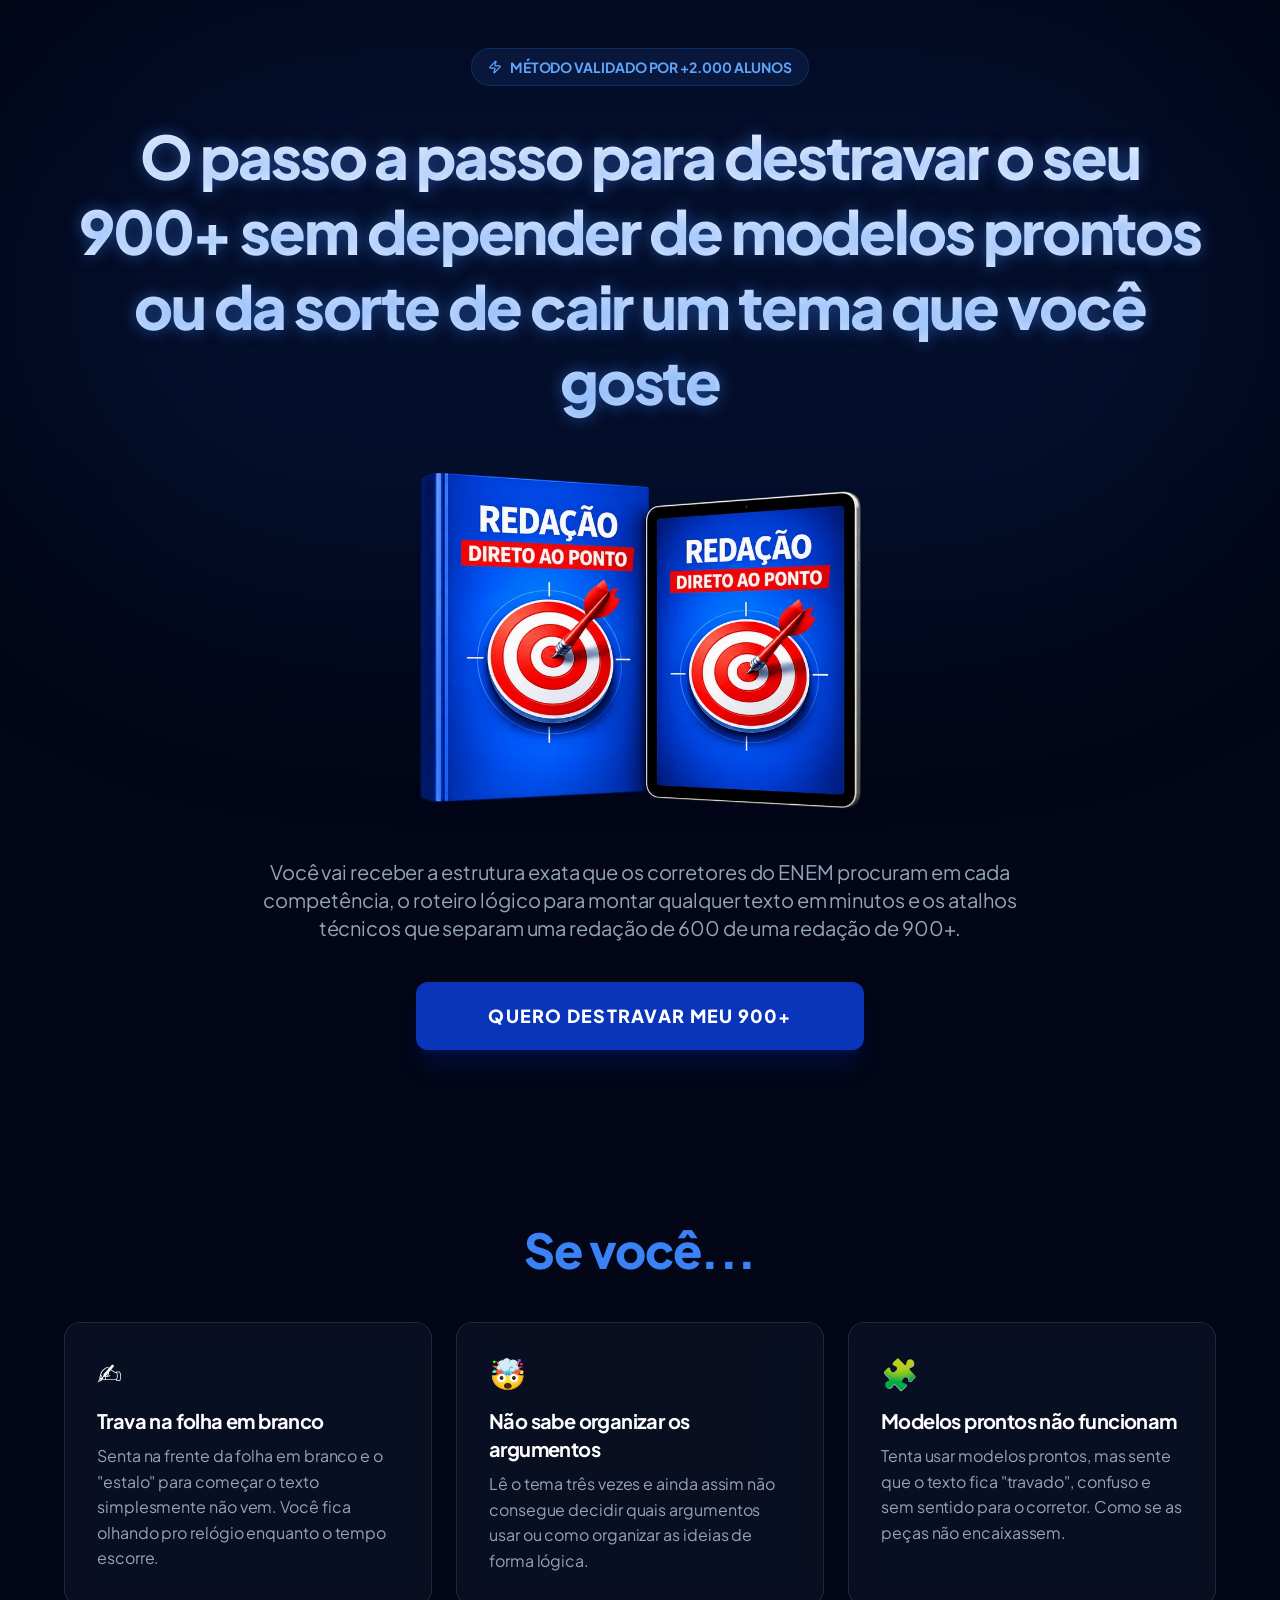
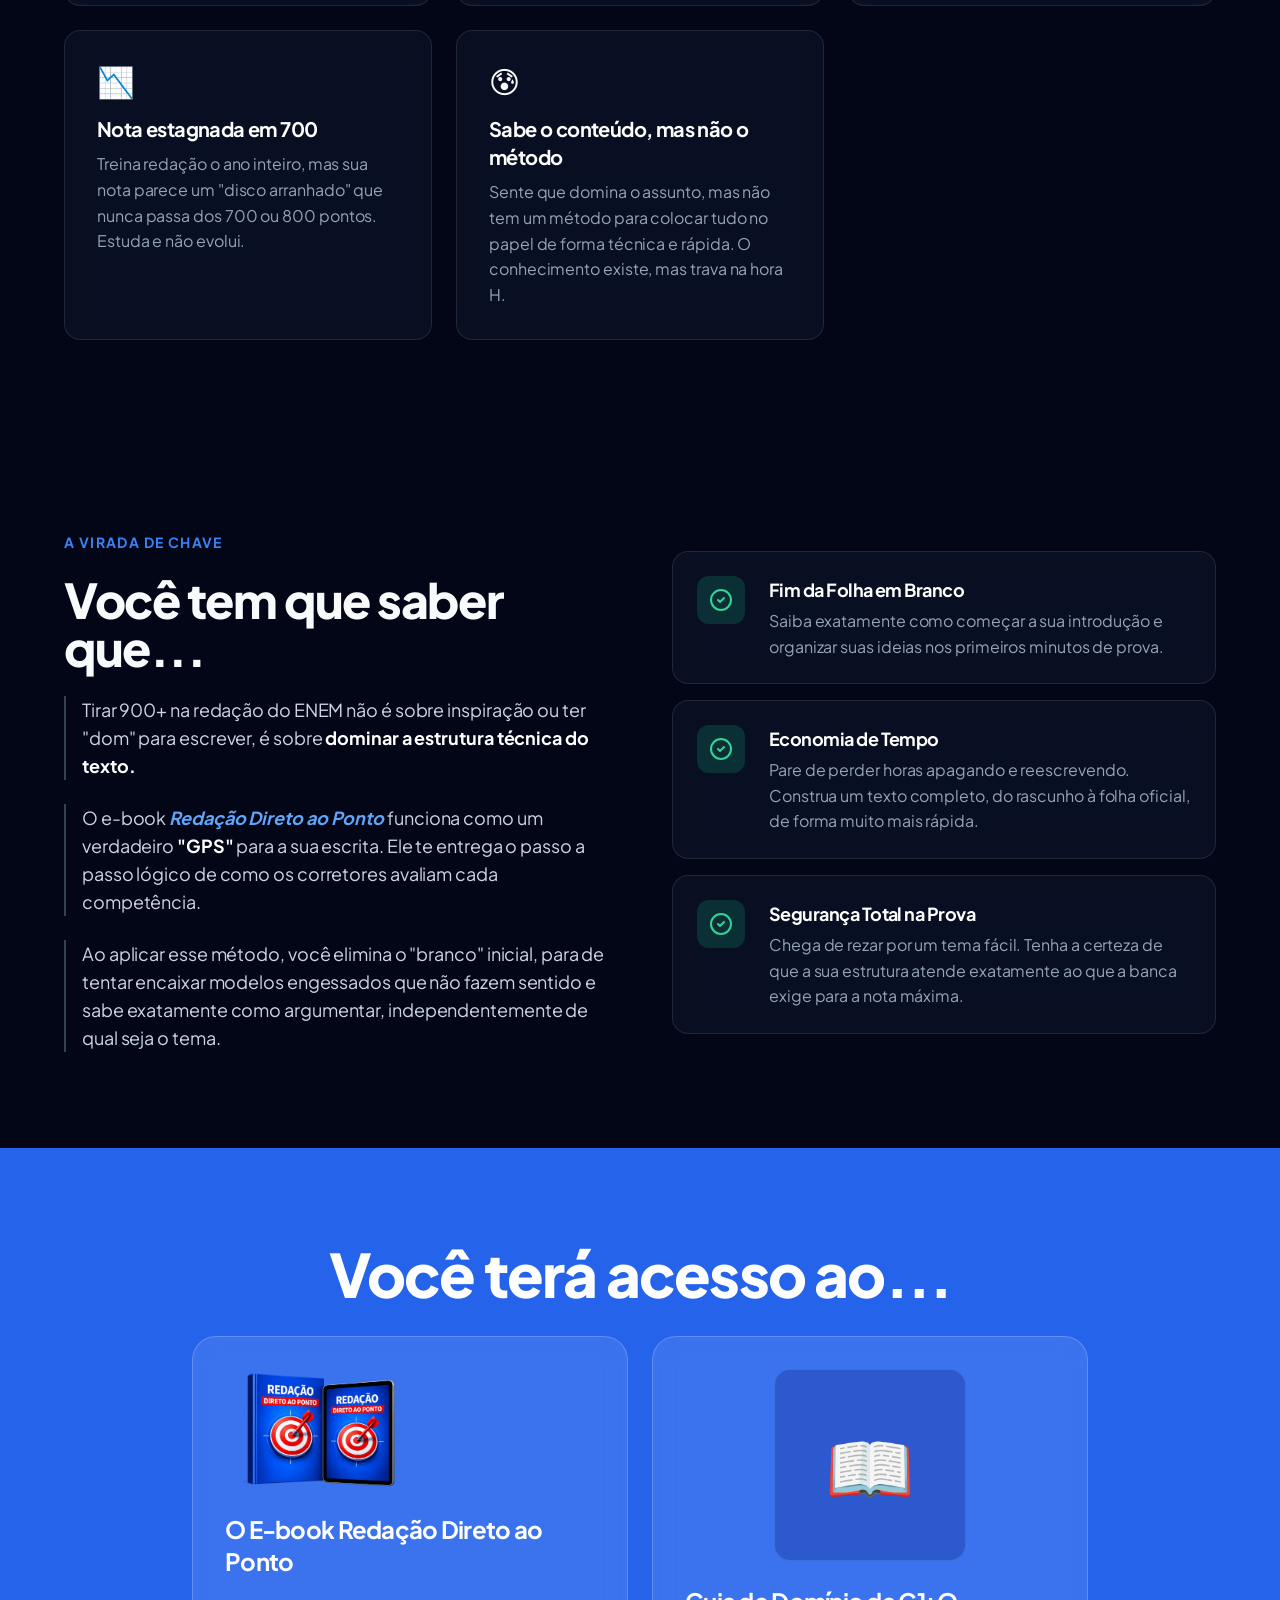
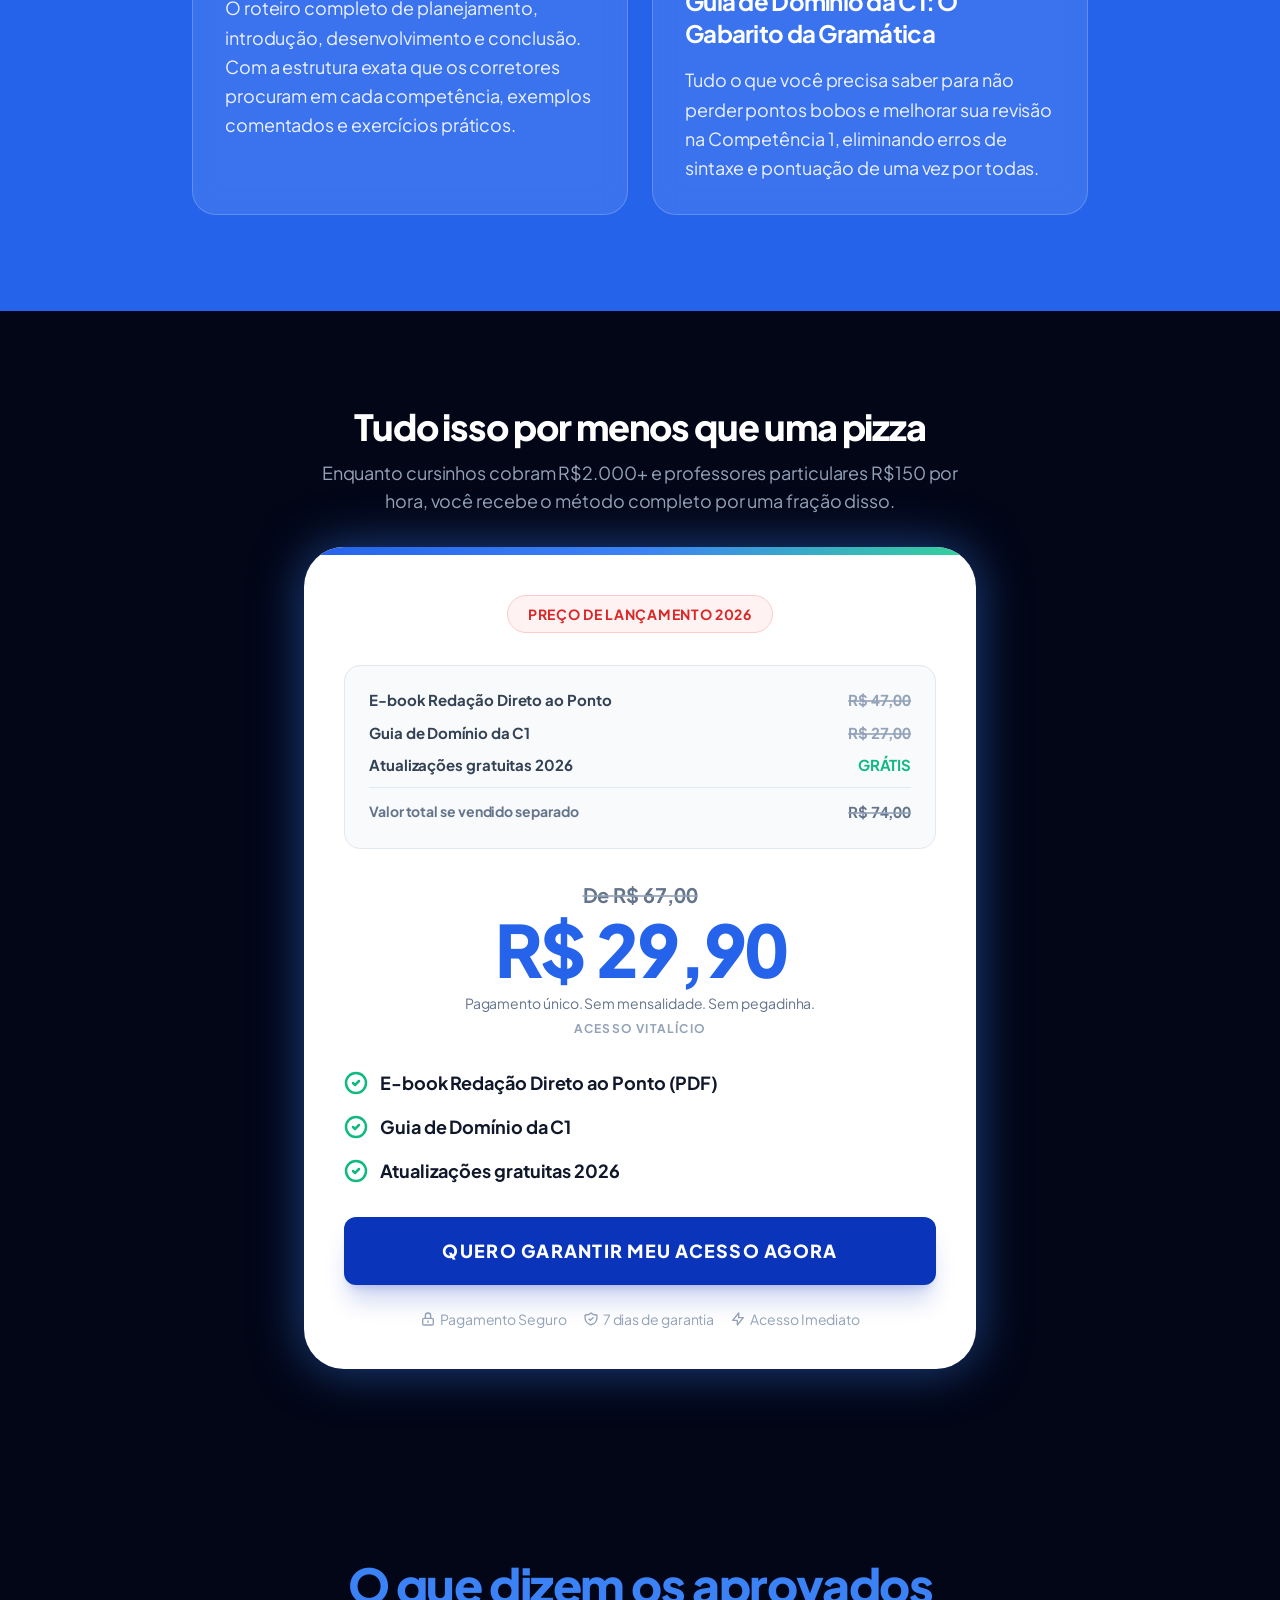
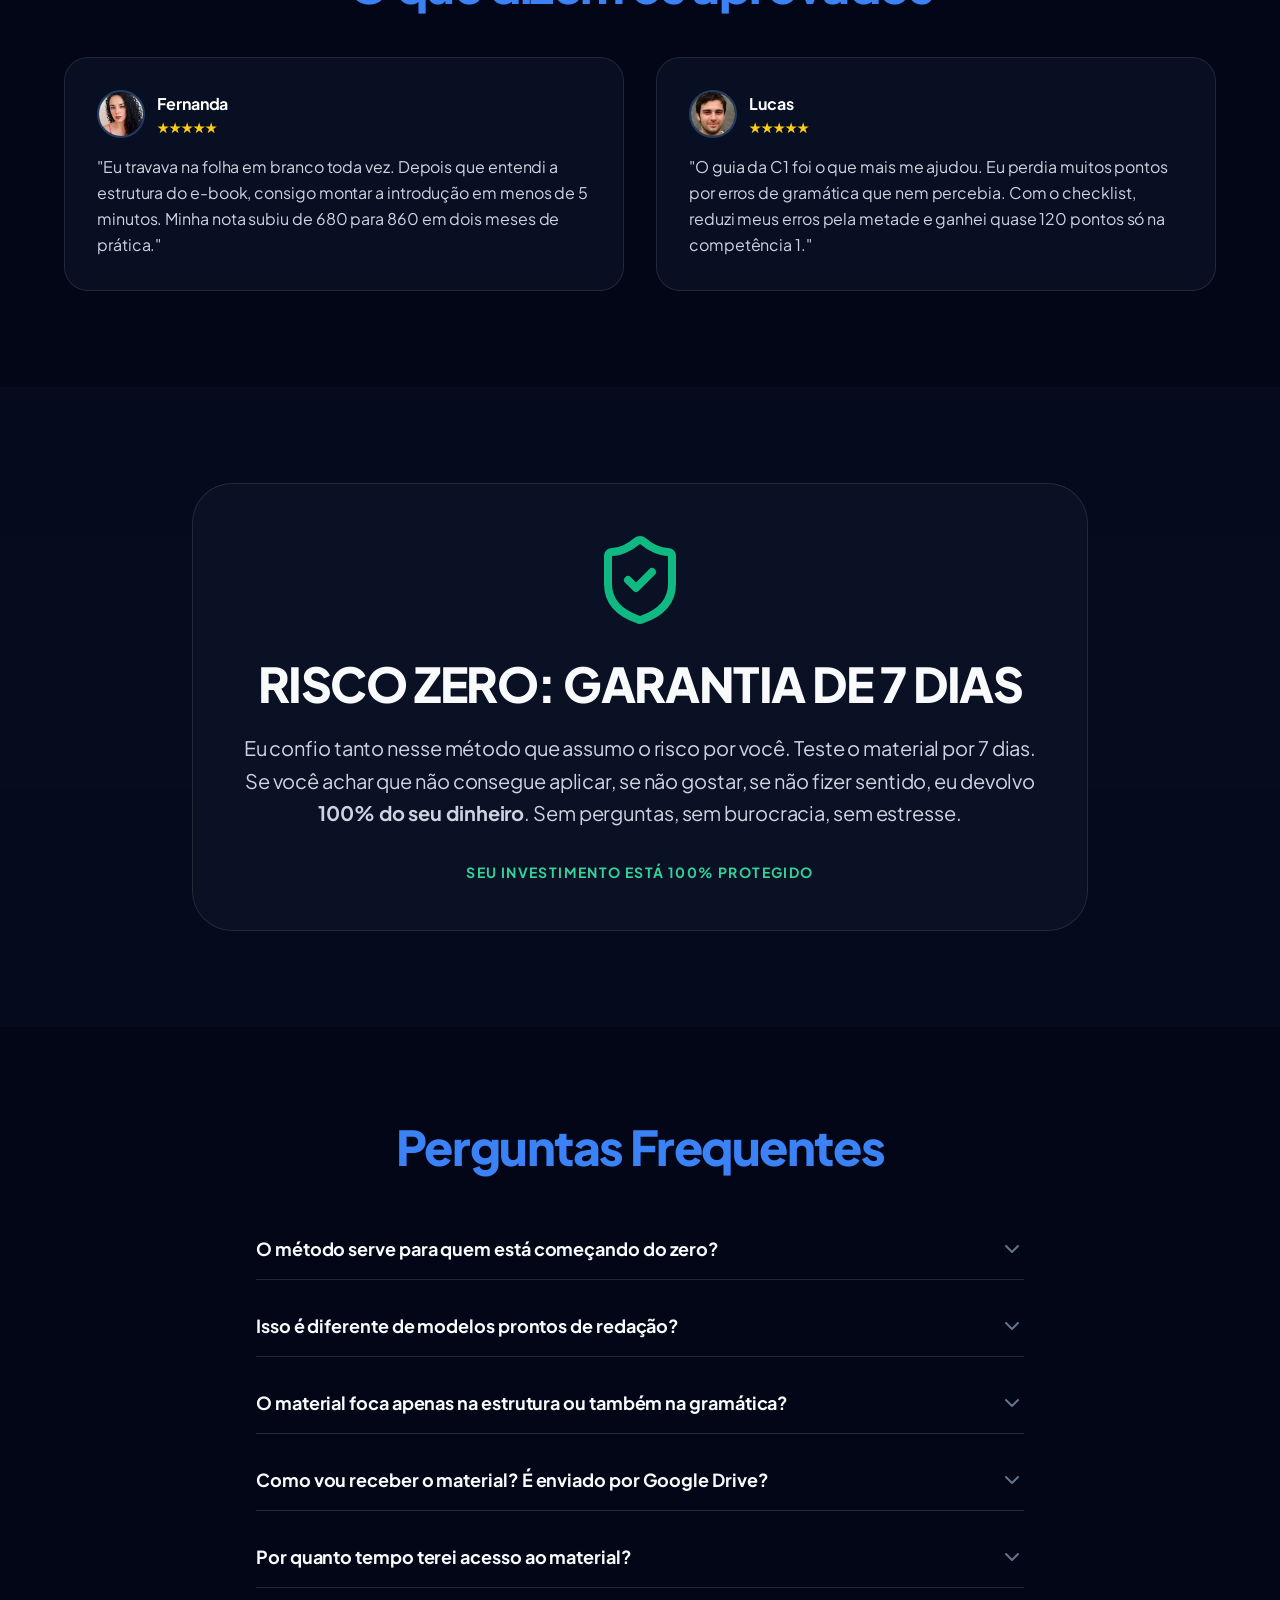
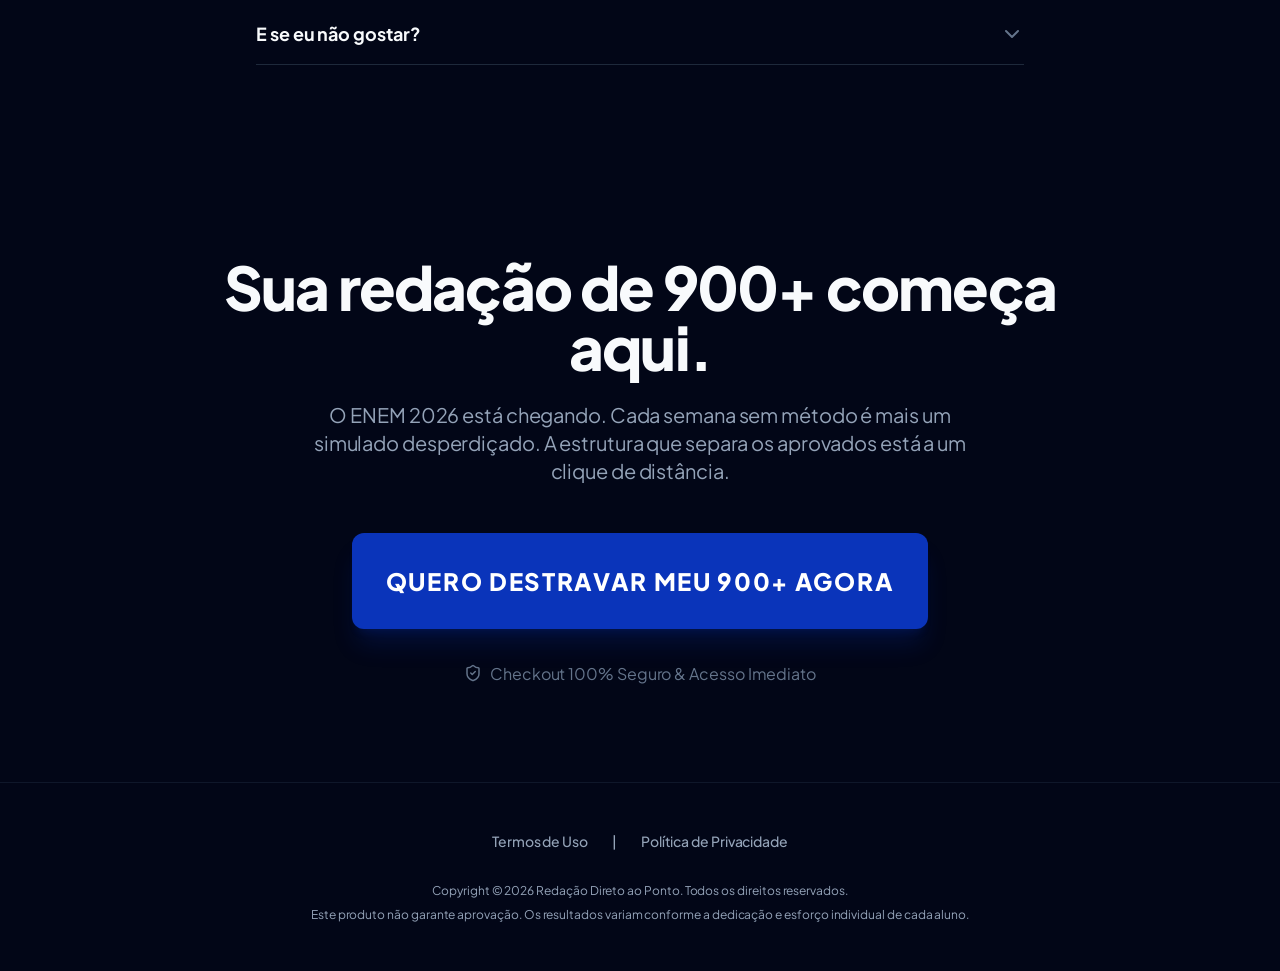
==== commit 29f169e9: "feat(checkout): atualizar CTAs para Lowify e reforcar entrega via e-mail e WhatsApp nas FAQs" ====
--- a/pagina/index.html
+++ b/pagina/index.html
@@ -201,7 +201,7 @@
       </div>
 
       <!-- CTA -->
-      <a class="inline-block w-full py-5 px-8 rounded-xl font-extrabold text-lg uppercase tracking-wider transition-all transform hover:scale-105 active:scale-95 shadow-xl text-center cursor-pointer no-underline bg-[#0A34BA] text-white hover:bg-[#0A34BA]/90 shadow-[#0A34BA]/20 mb-4" data-checkout="" href="[SEU_LINK_AQUI]">QUERO GARANTIR MEU ACESSO AGORA</a>
+      <a class="inline-block w-full py-5 px-8 rounded-xl font-extrabold text-lg uppercase tracking-wider transition-all transform hover:scale-105 active:scale-95 shadow-xl text-center cursor-pointer no-underline bg-[#0A34BA] text-white hover:bg-[#0A34BA]/90 shadow-[#0A34BA]/20 mb-4" data-checkout="" href="https://pay.lowify.com.br/checkout?product_id=293mdp">QUERO GARANTIR MEU ACESSO AGORA</a>
 
       <!-- Segurança -->
       <div class="flex items-center justify-center gap-4 text-sm text-slate-400 mt-2">
@@ -300,10 +300,17 @@
       </details>
       <details class="border-b border-slate-800 py-4">
         <summary class="w-full flex justify-between items-center text-left hover:text-blue-400 transition-colors cursor-pointer">
+          <span class="font-bold text-lg">Como vou receber o material? É enviado por Google Drive?</span>
+          <svg class="lucide lucide-chevron-down text-slate-500 flex-shrink-0" fill="none" height="24" stroke="currentColor" stroke-linecap="round" stroke-linejoin="round" stroke-width="2" viewBox="0 0 24 24" width="24" xmlns="http://www.w3.org/2000/svg"><path d="m6 9 6 6 6-6"></path></svg>
+        </summary>
+        <div class="mt-3 text-slate-400 leading-relaxed animate-fadeIn">Não, o envio não é feito por links soltos ou manuais de Google Drive. Assim que o pagamento for aprovado, a própria plataforma oficial de pagamento (Lowify) envia imediatamente e de forma 100% automática o seu acesso exclusivo direto no seu <strong>E-mail</strong> e no seu <strong>WhatsApp</strong>. Você recebe na mesma hora para baixar os PDFs no celular, tablet ou computador e começar a estudar imediatamente.</div>
+      </details>
+      <details class="border-b border-slate-800 py-4">
+        <summary class="w-full flex justify-between items-center text-left hover:text-blue-400 transition-colors cursor-pointer">
           <span class="font-bold text-lg">Por quanto tempo terei acesso ao material?</span>
           <svg class="lucide lucide-chevron-down text-slate-500 flex-shrink-0" fill="none" height="24" stroke="currentColor" stroke-linecap="round" stroke-linejoin="round" stroke-width="2" viewBox="0 0 24 24" width="24" xmlns="http://www.w3.org/2000/svg"><path d="m6 9 6 6 6-6"></path></svg>
         </summary>
-        <div class="mt-3 text-slate-400 leading-relaxed animate-fadeIn">Para sempre. O acesso é vitalício. Após a confirmação do pagamento, você recebe os PDFs e pode baixar, salvar e consultar quando quiser. As atualizações de 2026 também estão incluídas sem custo extra.</div>
+        <div class="mt-3 text-slate-400 leading-relaxed animate-fadeIn">Para sempre. O acesso é vitalício. Assim que o seu pagamento for aprovado, a própria plataforma envia seu acesso imediato no seu e-mail e WhatsApp, permitindo baixar, salvar e consultar os materiais quando quiser. Todas as atualizações para o ENEM 2026 também já estão incluídas sem nenhum custo extra.</div>
       </details>
       <details class="border-b border-slate-800 py-4">
         <summary class="w-full flex justify-between items-center text-left hover:text-blue-400 transition-colors cursor-pointer">
@@ -322,7 +329,7 @@
     <h2 class="text-4xl md:text-6xl font-black mb-6 leading-tight">Sua redação de 900+ começa aqui.</h2>
     <p class="text-xl text-slate-400 mb-12 max-w-2xl mx-auto">O ENEM 2026 está chegando. Cada semana sem método é mais um simulado desperdiçado. A estrutura que separa os aprovados está a um clique de distância.</p>
     <div class="flex justify-center">
-      <a class="inline-block w-full py-8 px-8 rounded-xl font-extrabold text-2xl uppercase tracking-wider transition-all transform hover:scale-105 active:scale-95 shadow-xl text-center cursor-pointer no-underline bg-[#0A34BA] text-white hover:bg-[#0A34BA]/90 shadow-[#0A34BA]/20 max-w-xl" href="#pricing">QUERO DESTRAVAR MEU 900+ AGORA</a>
+      <a class="inline-block w-full py-8 px-8 rounded-xl font-extrabold text-2xl uppercase tracking-wider transition-all transform hover:scale-105 active:scale-95 shadow-xl text-center cursor-pointer no-underline bg-[#0A34BA] text-white hover:bg-[#0A34BA]/90 shadow-[#0A34BA]/20 max-w-xl" data-checkout="" href="https://pay.lowify.com.br/checkout?product_id=293mdp">QUERO DESTRAVAR MEU 900+ AGORA</a>
     </div>
     <p class="mt-8 text-slate-500 flex items-center justify-center gap-2">
       <svg class="lucide lucide-shield-check" fill="none" height="18" stroke="currentColor" stroke-linecap="round" stroke-linejoin="round" stroke-width="2" viewBox="0 0 24 24" width="18" xmlns="http://www.w3.org/2000/svg"><path d="M20 13c0 5-3.5 7.5-7.66 8.95a1 1 0 0 1-.67-.01C7.5 20.5 4 18 4 13V6a1 1 0 0 1 1-1c2 0 4.5-1.2 6.24-2.72a1.17 1.17 0 0 1 1.52 0C14.51 3.81 17 5 19 5a1 1 0 0 1 1 1z"></path><path d="m9 12 2 2 4-4"></path></svg>
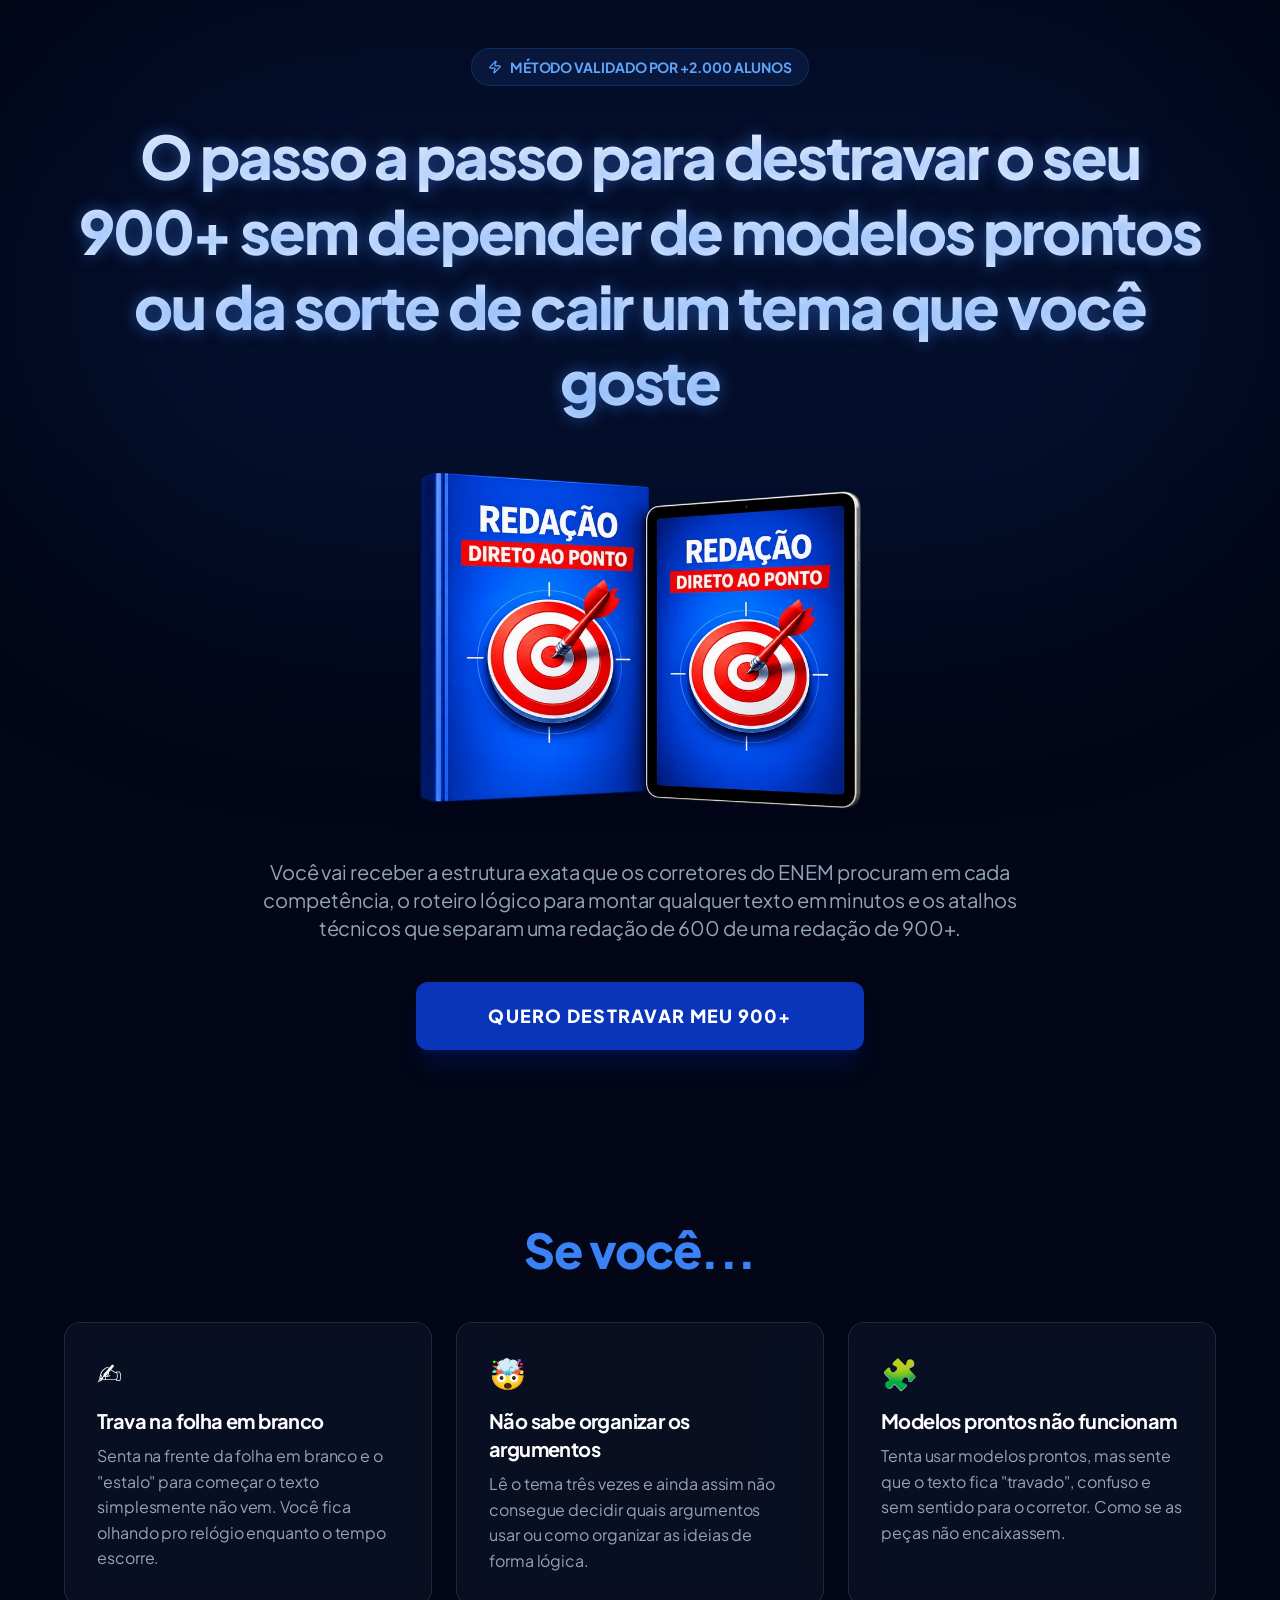
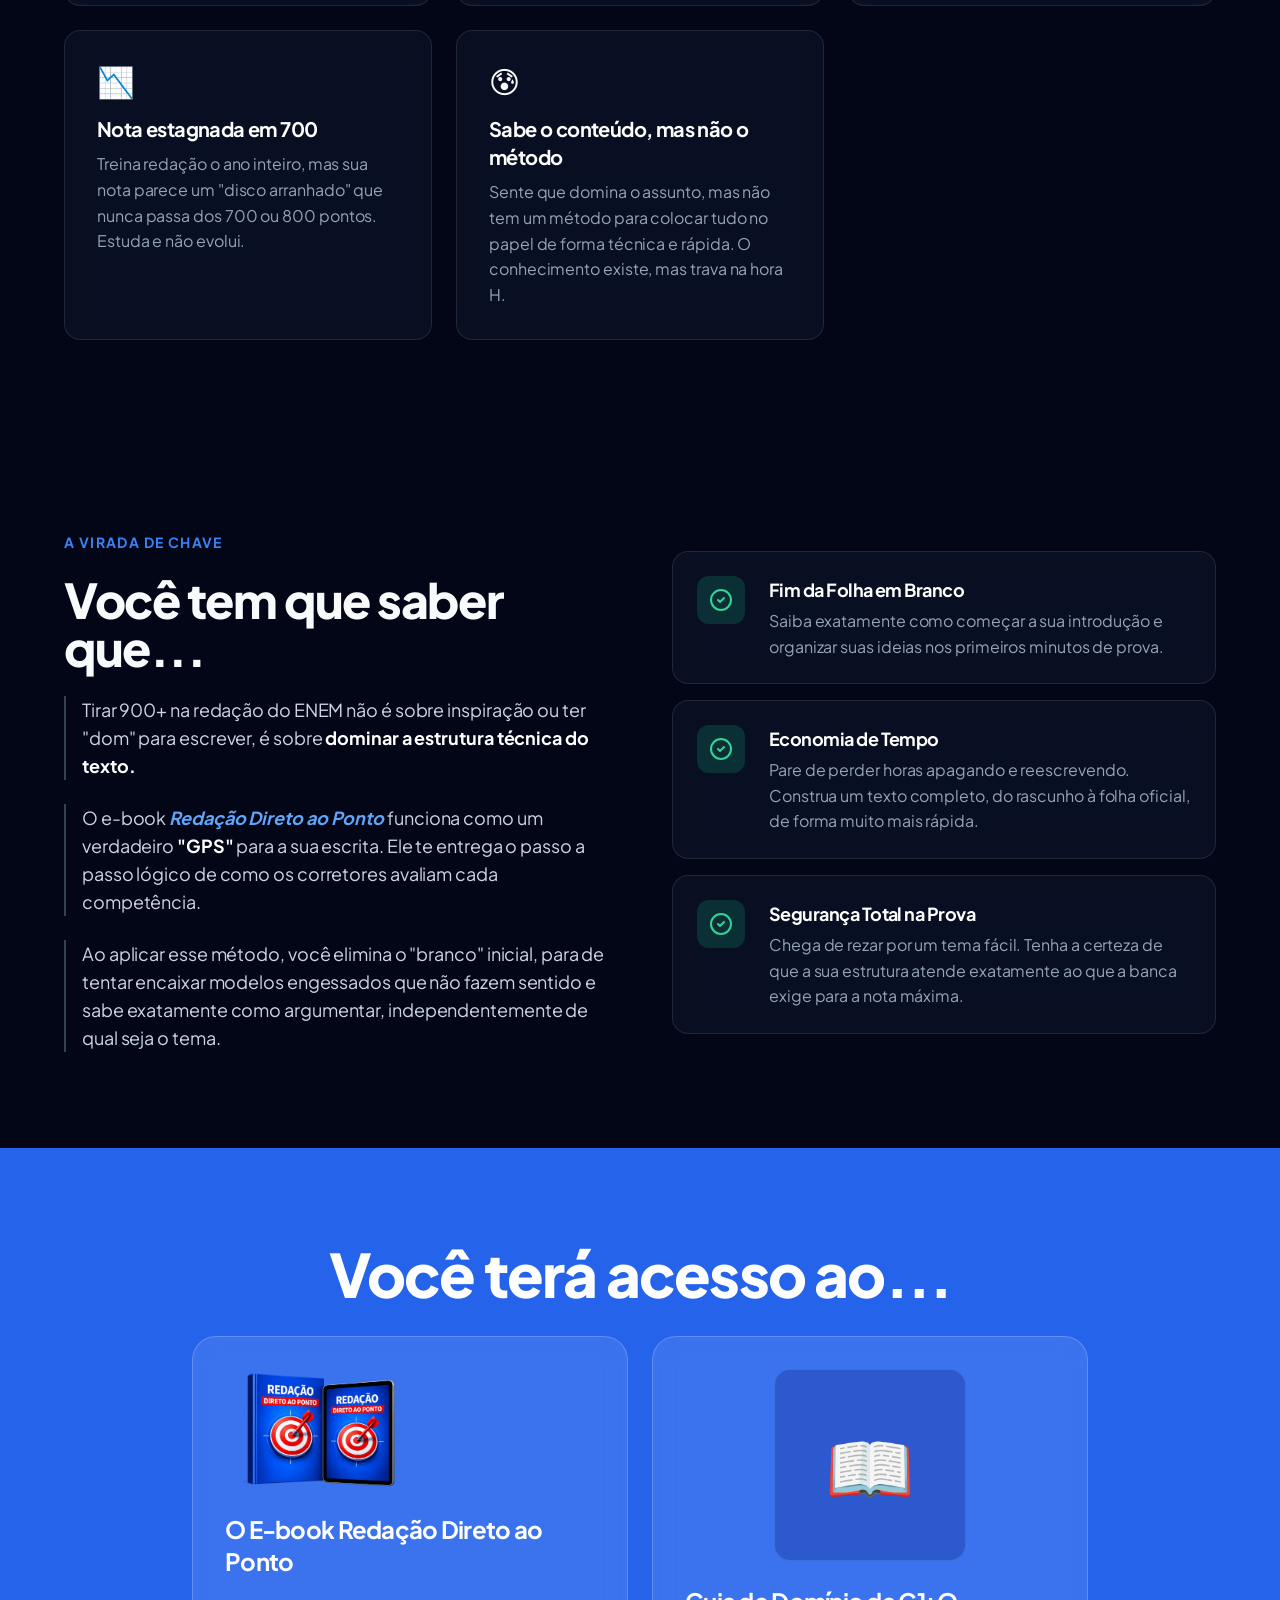
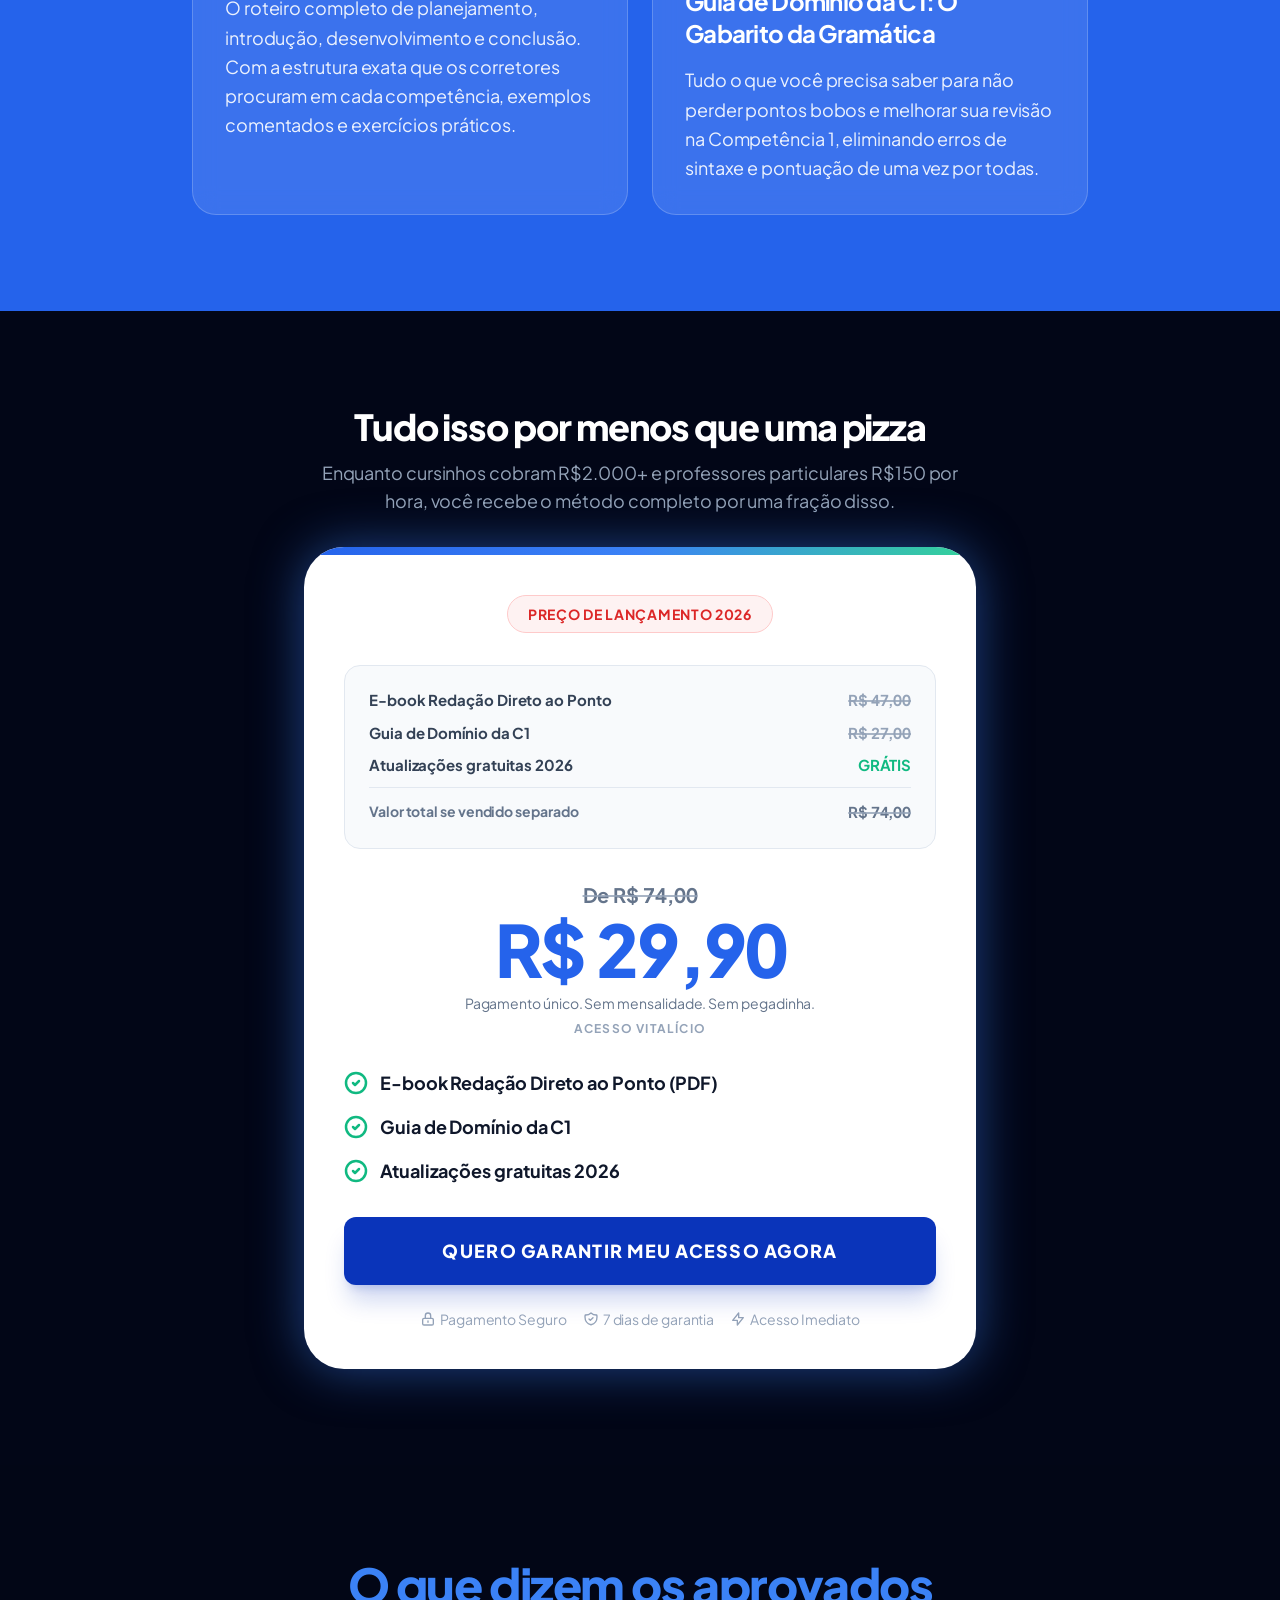
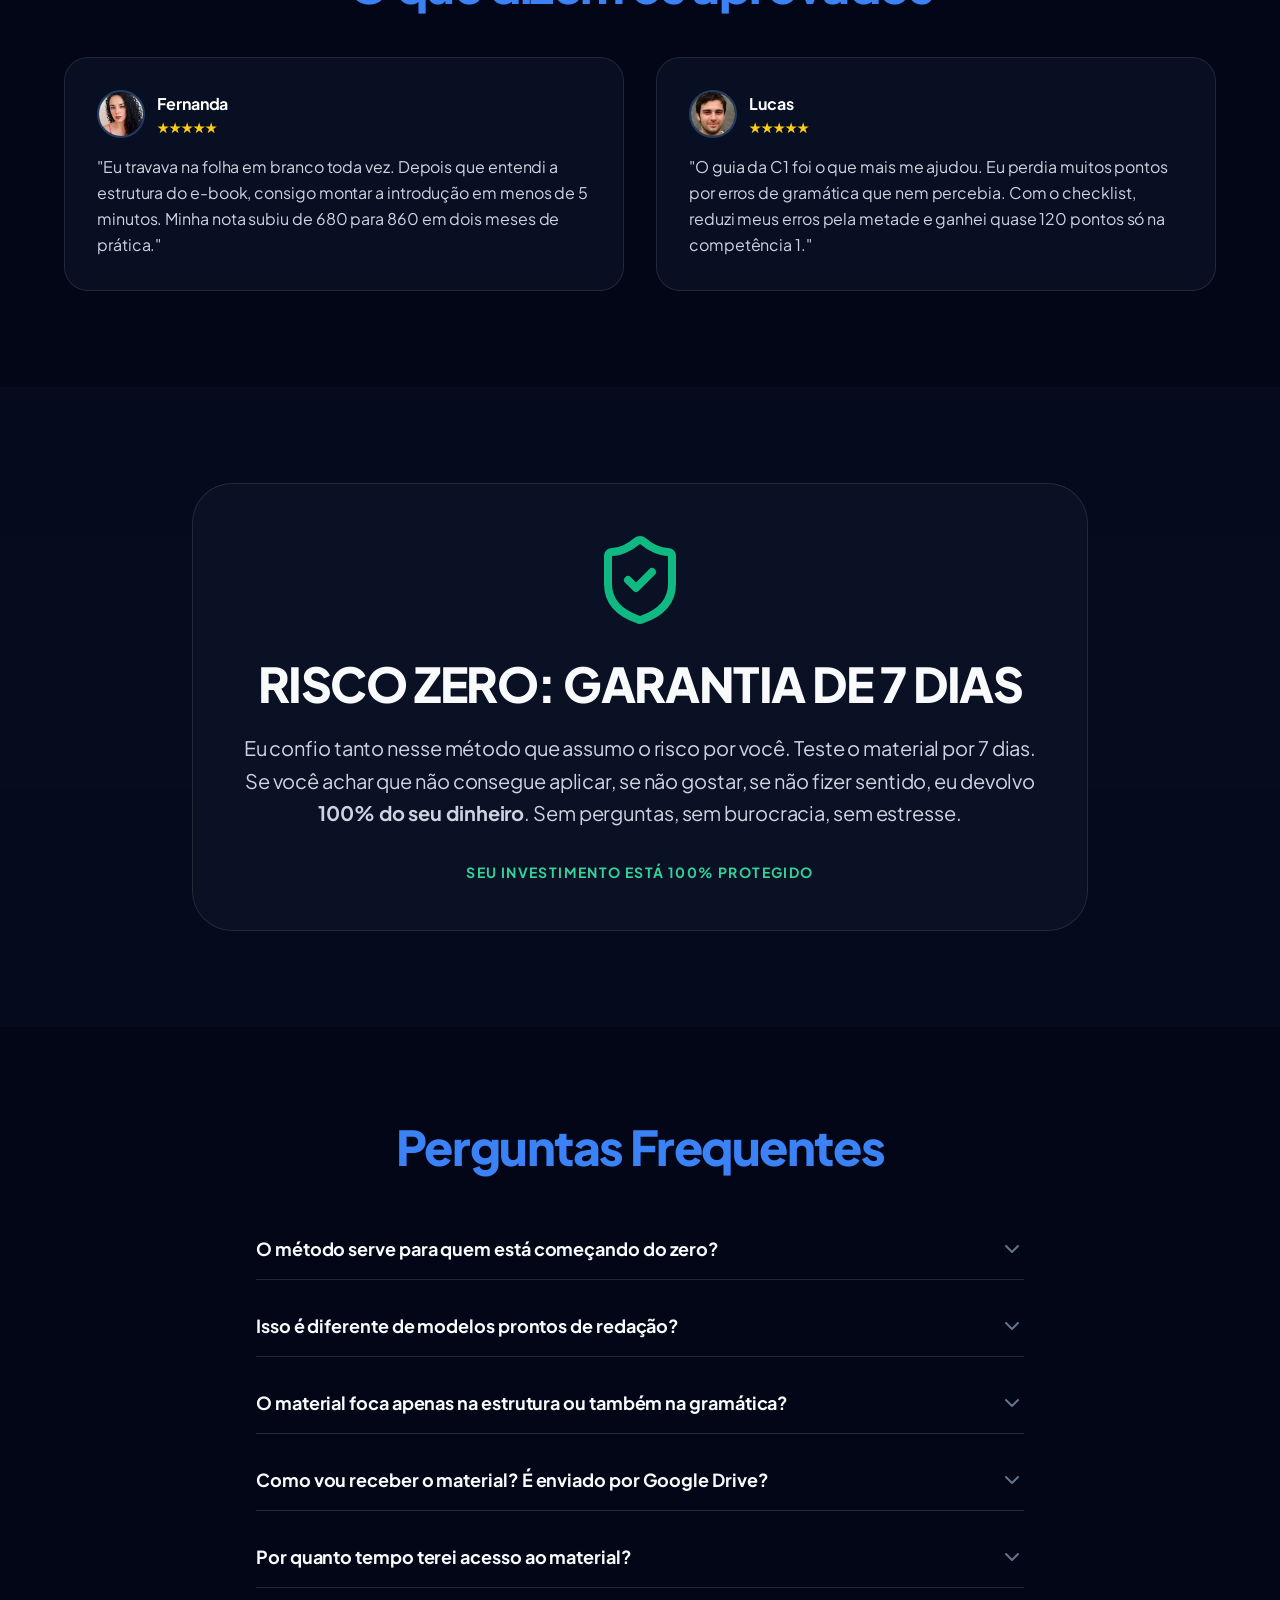
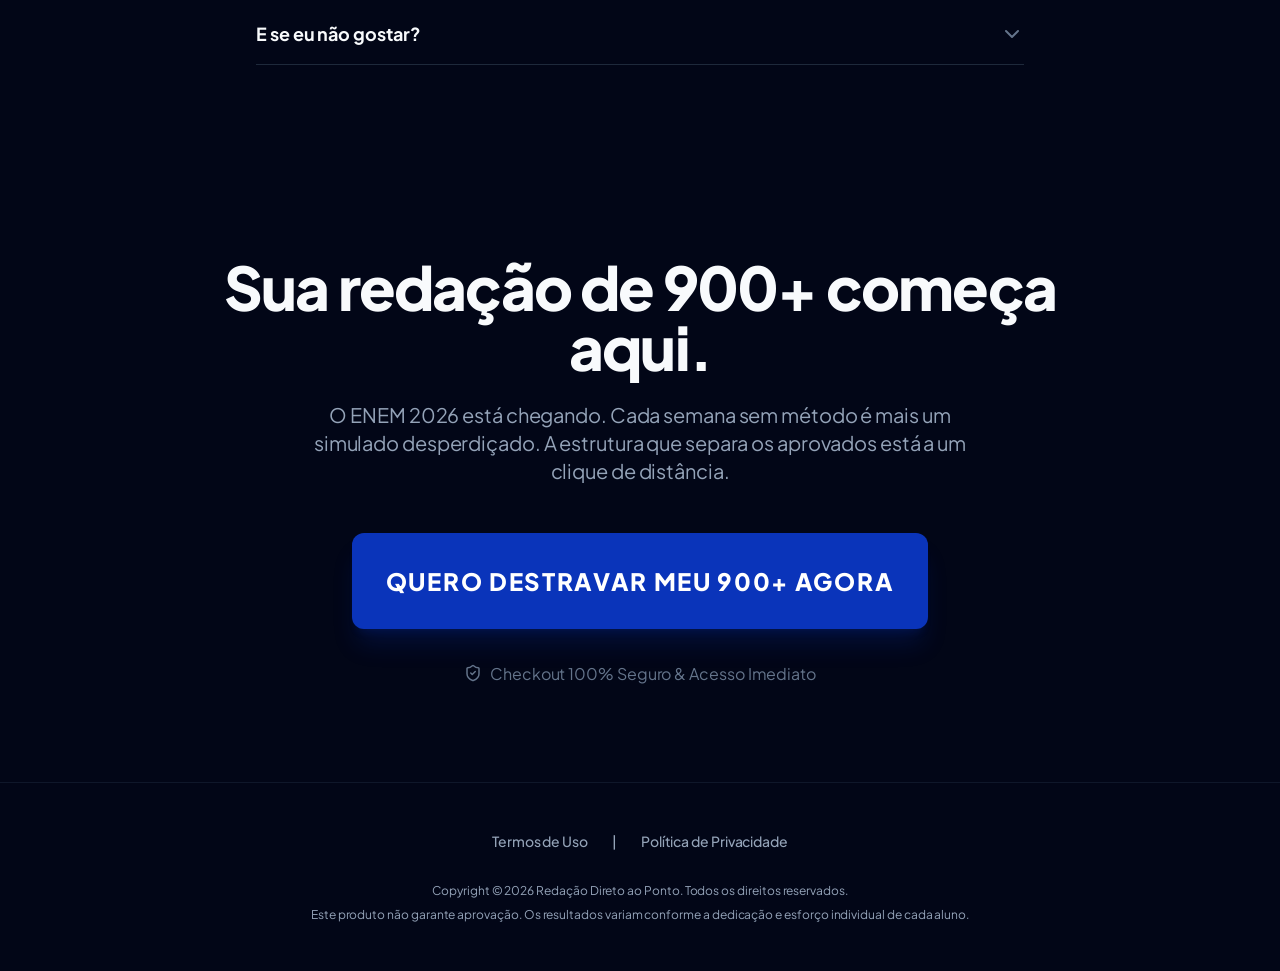
==== commit e2e7582f: "fix(copy): unificar ancoragem de preco para De R$ 74,00 por R$ 29,90" ====
--- a/pagina/index.html
+++ b/pagina/index.html
@@ -178,7 +178,7 @@
 
       <!-- Preço -->
       <div class="text-center mb-8">
-        <p class="font-bold text-slate-500 line-through text-xl mb-1 whitespace-nowrap tabular-nums">De&nbsp;R$&nbsp;67,00</p>
+        <p class="font-bold text-slate-500 line-through text-xl mb-1 whitespace-nowrap tabular-nums">De&nbsp;R$&nbsp;74,00</p>
         <h2 class="text-6xl md:text-7xl font-black text-blue-600 mb-2 whitespace-nowrap tabular-nums">R$&nbsp;29,90</h2>
         <p class="text-slate-500 text-sm">Pagamento único. Sem mensalidade. Sem pegadinha.</p>
         <p class="font-bold text-slate-400 mt-2 uppercase tracking-widest text-xs">Acesso Vitalício</p>
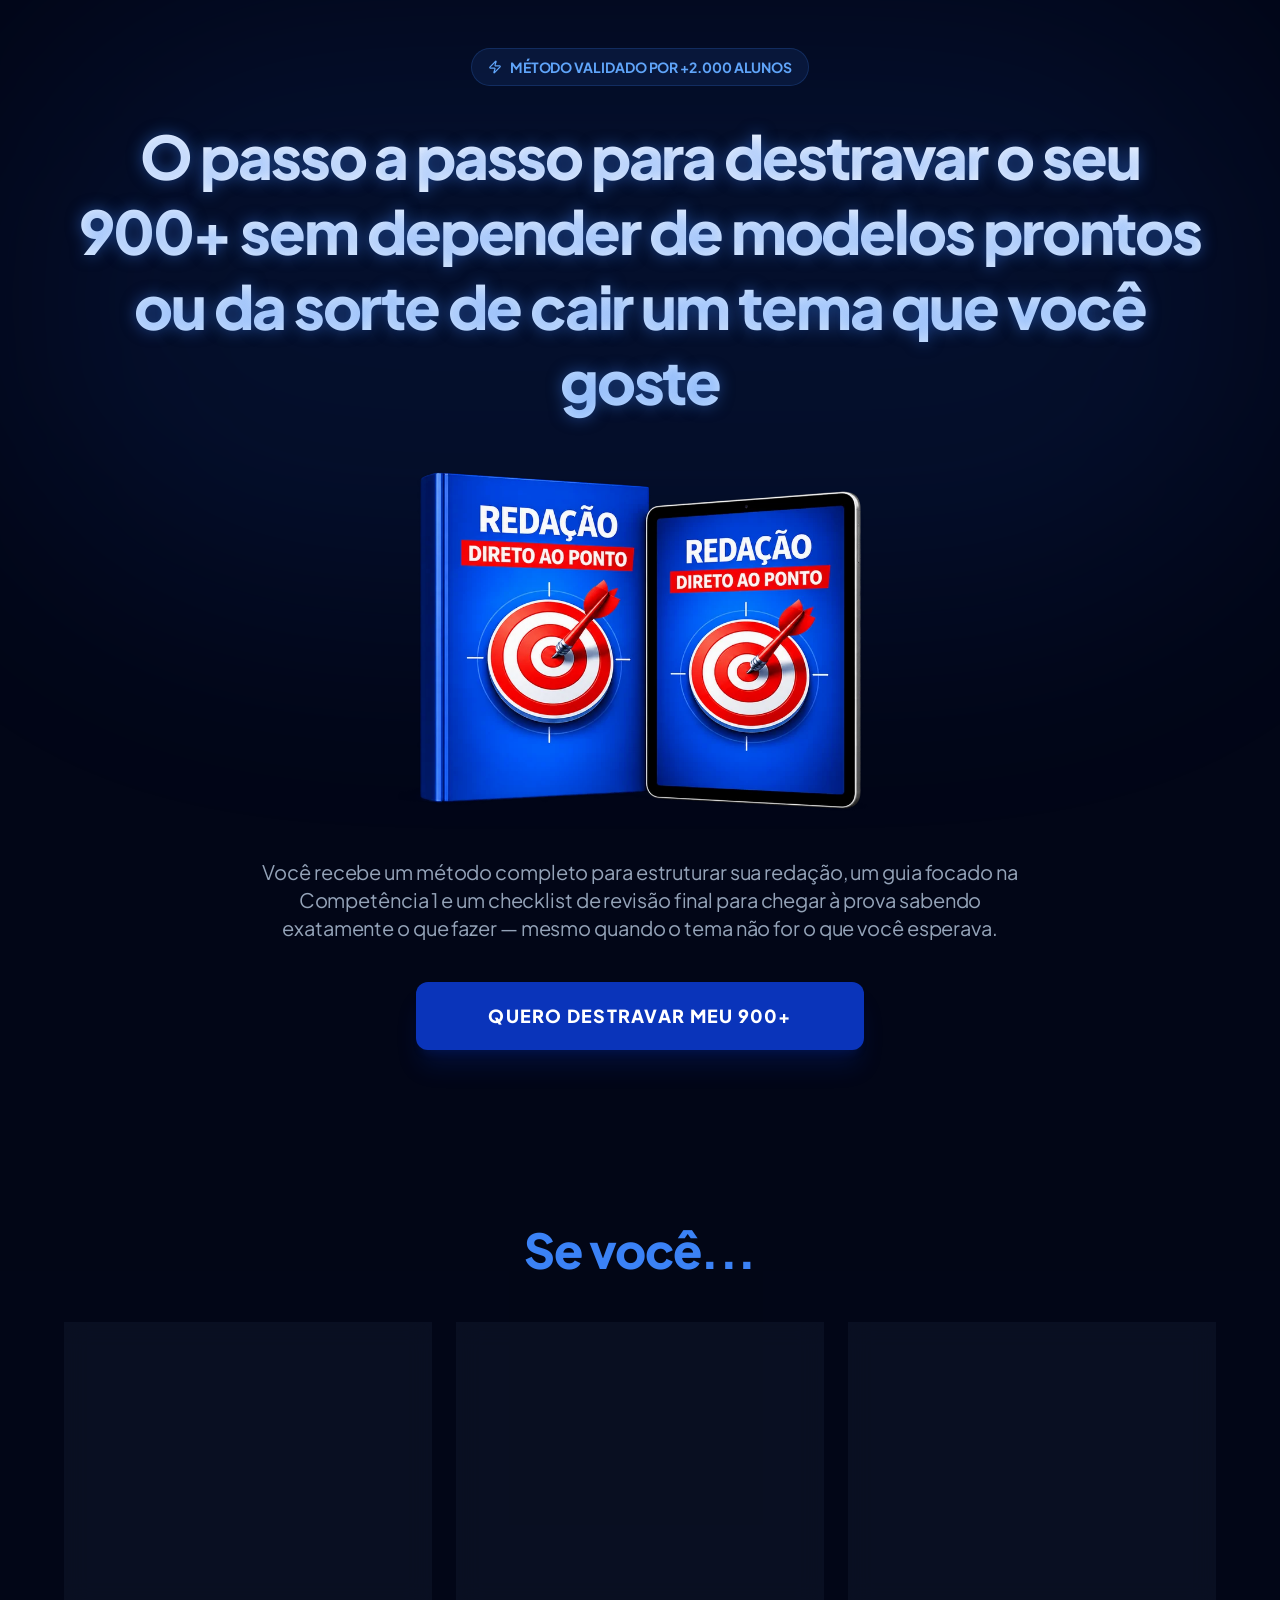
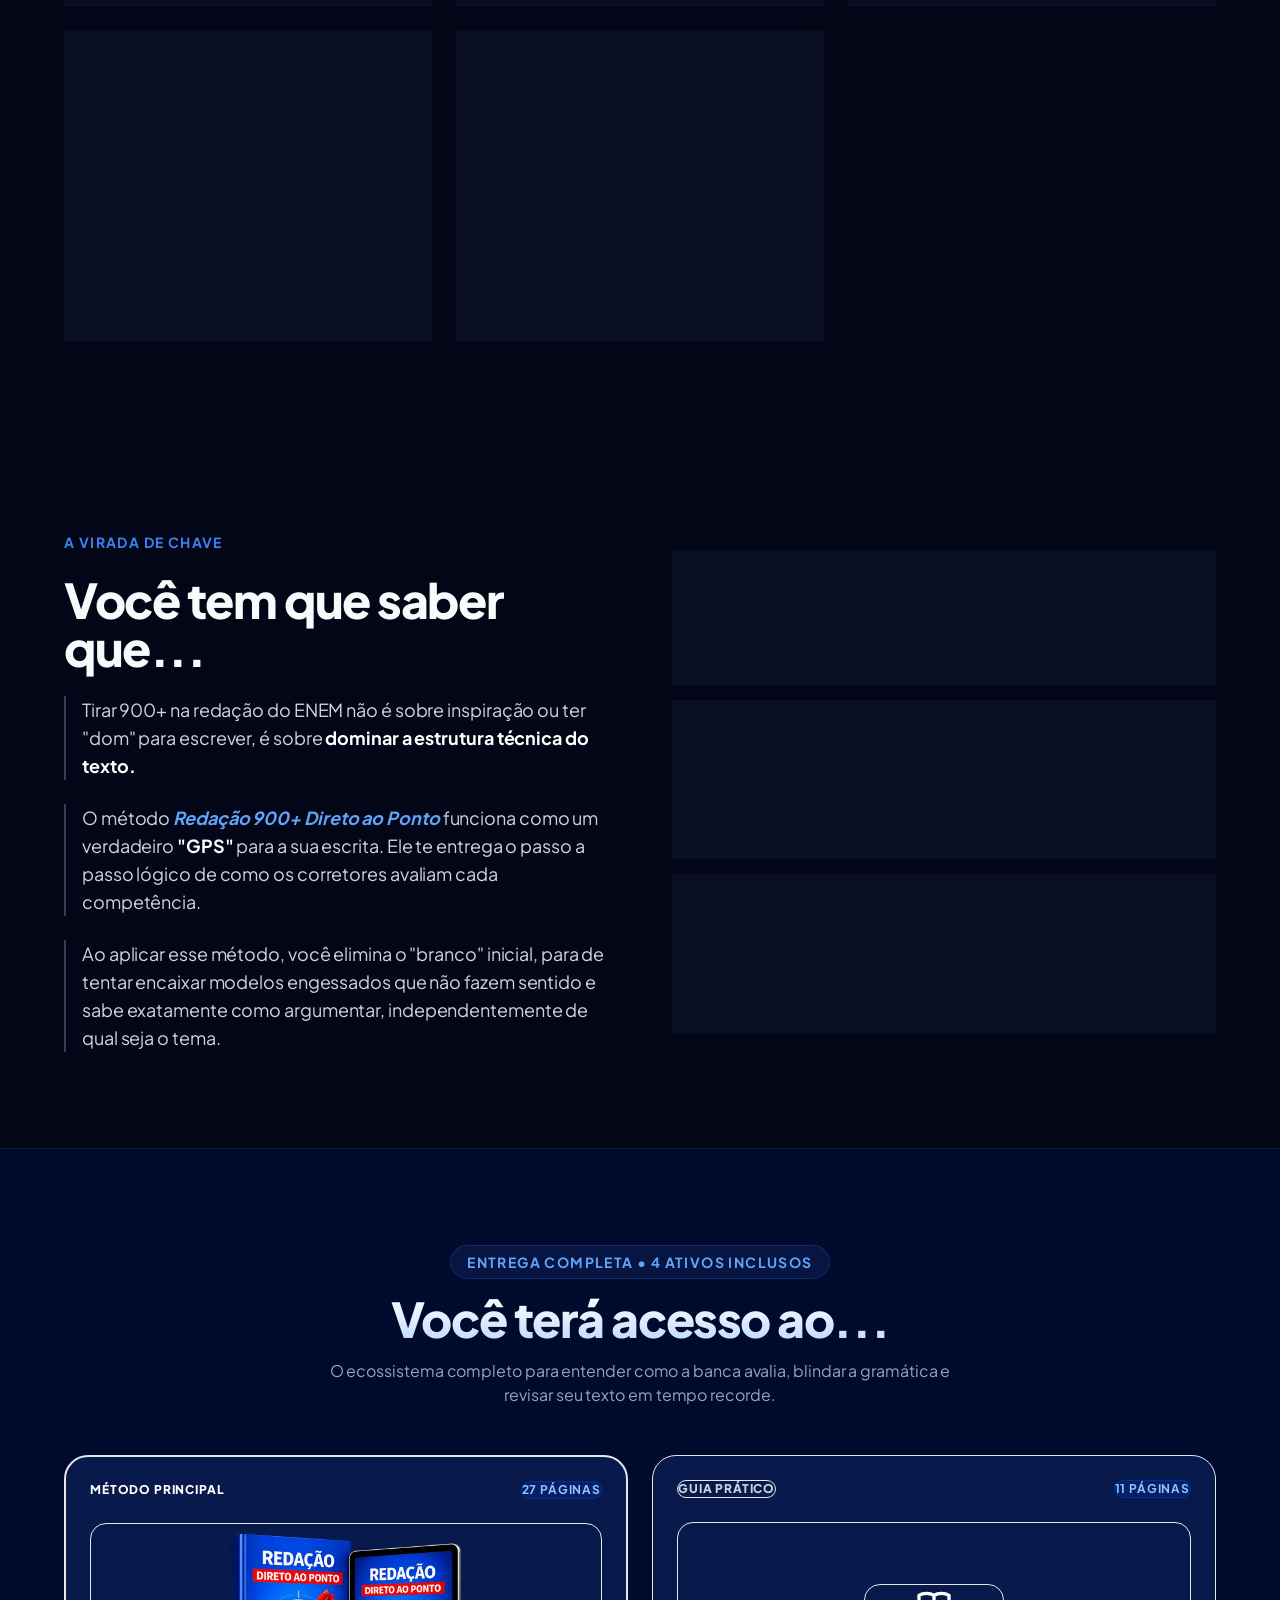
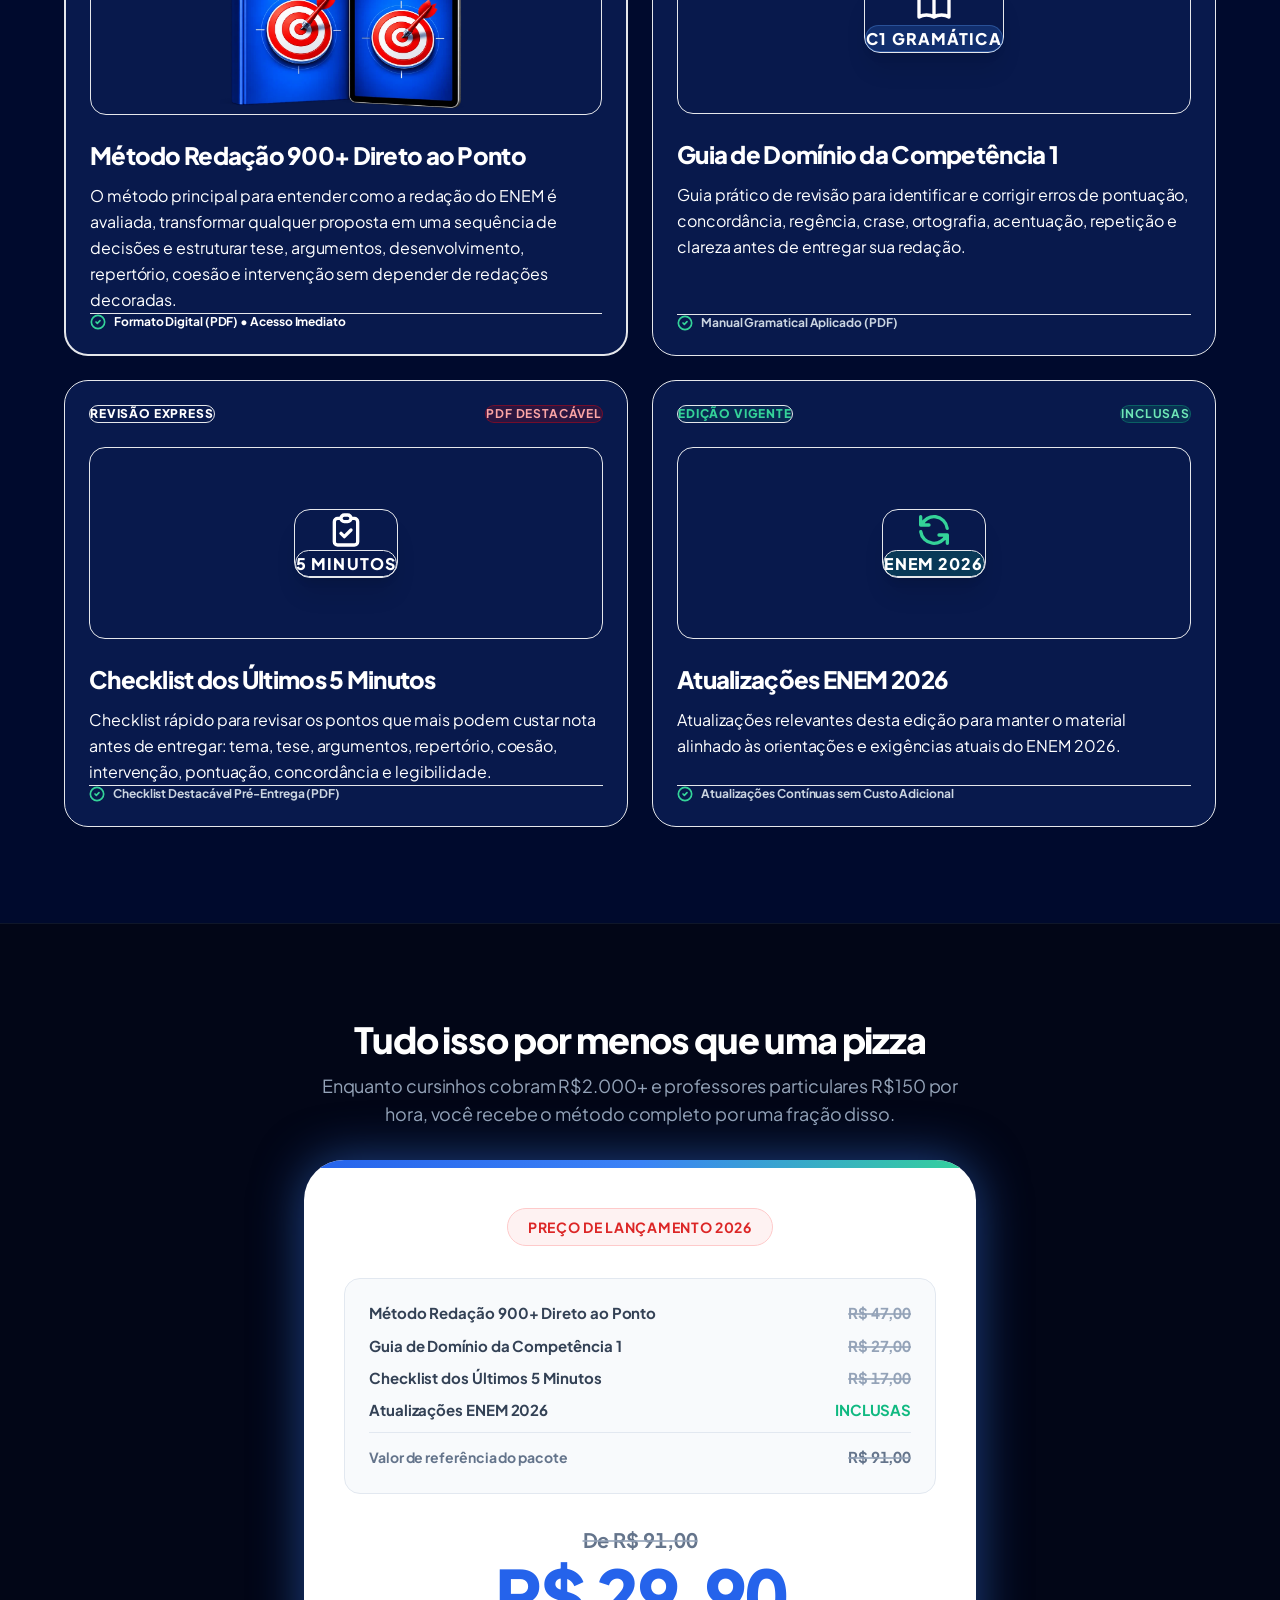
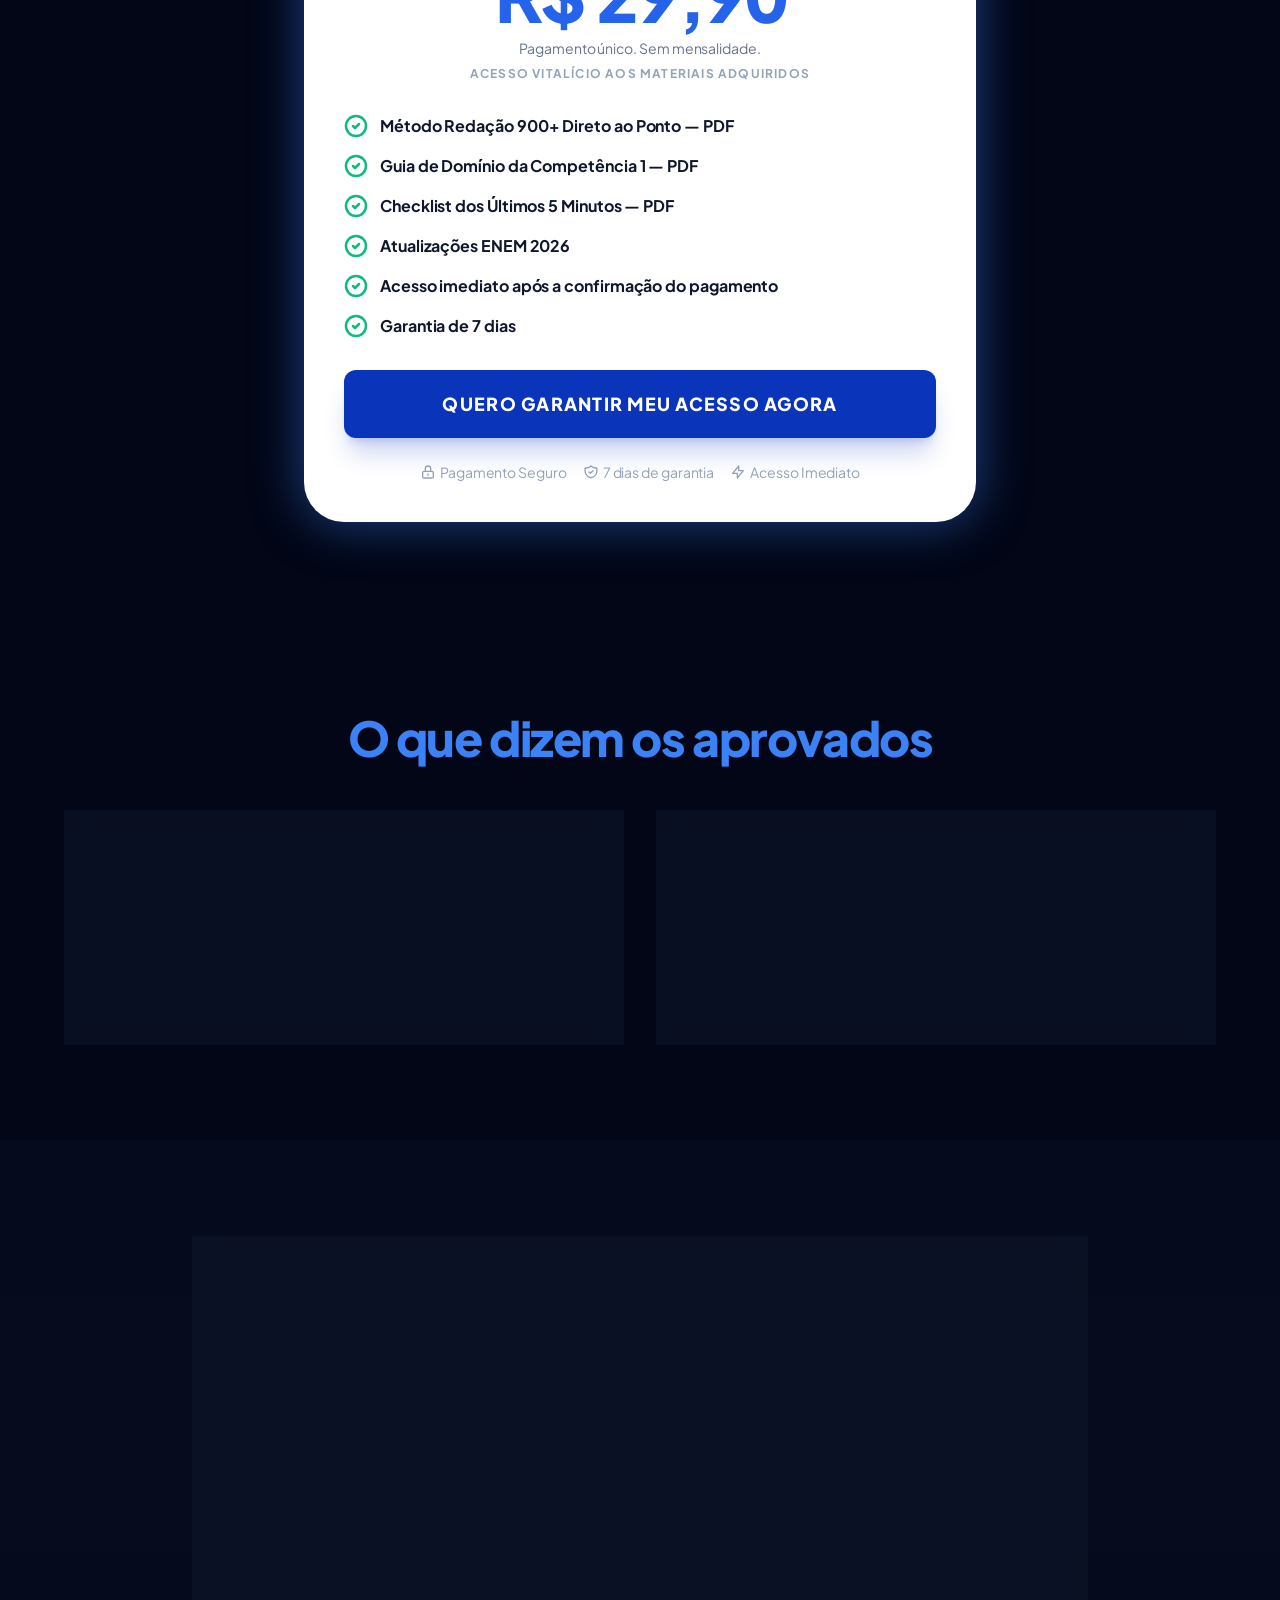
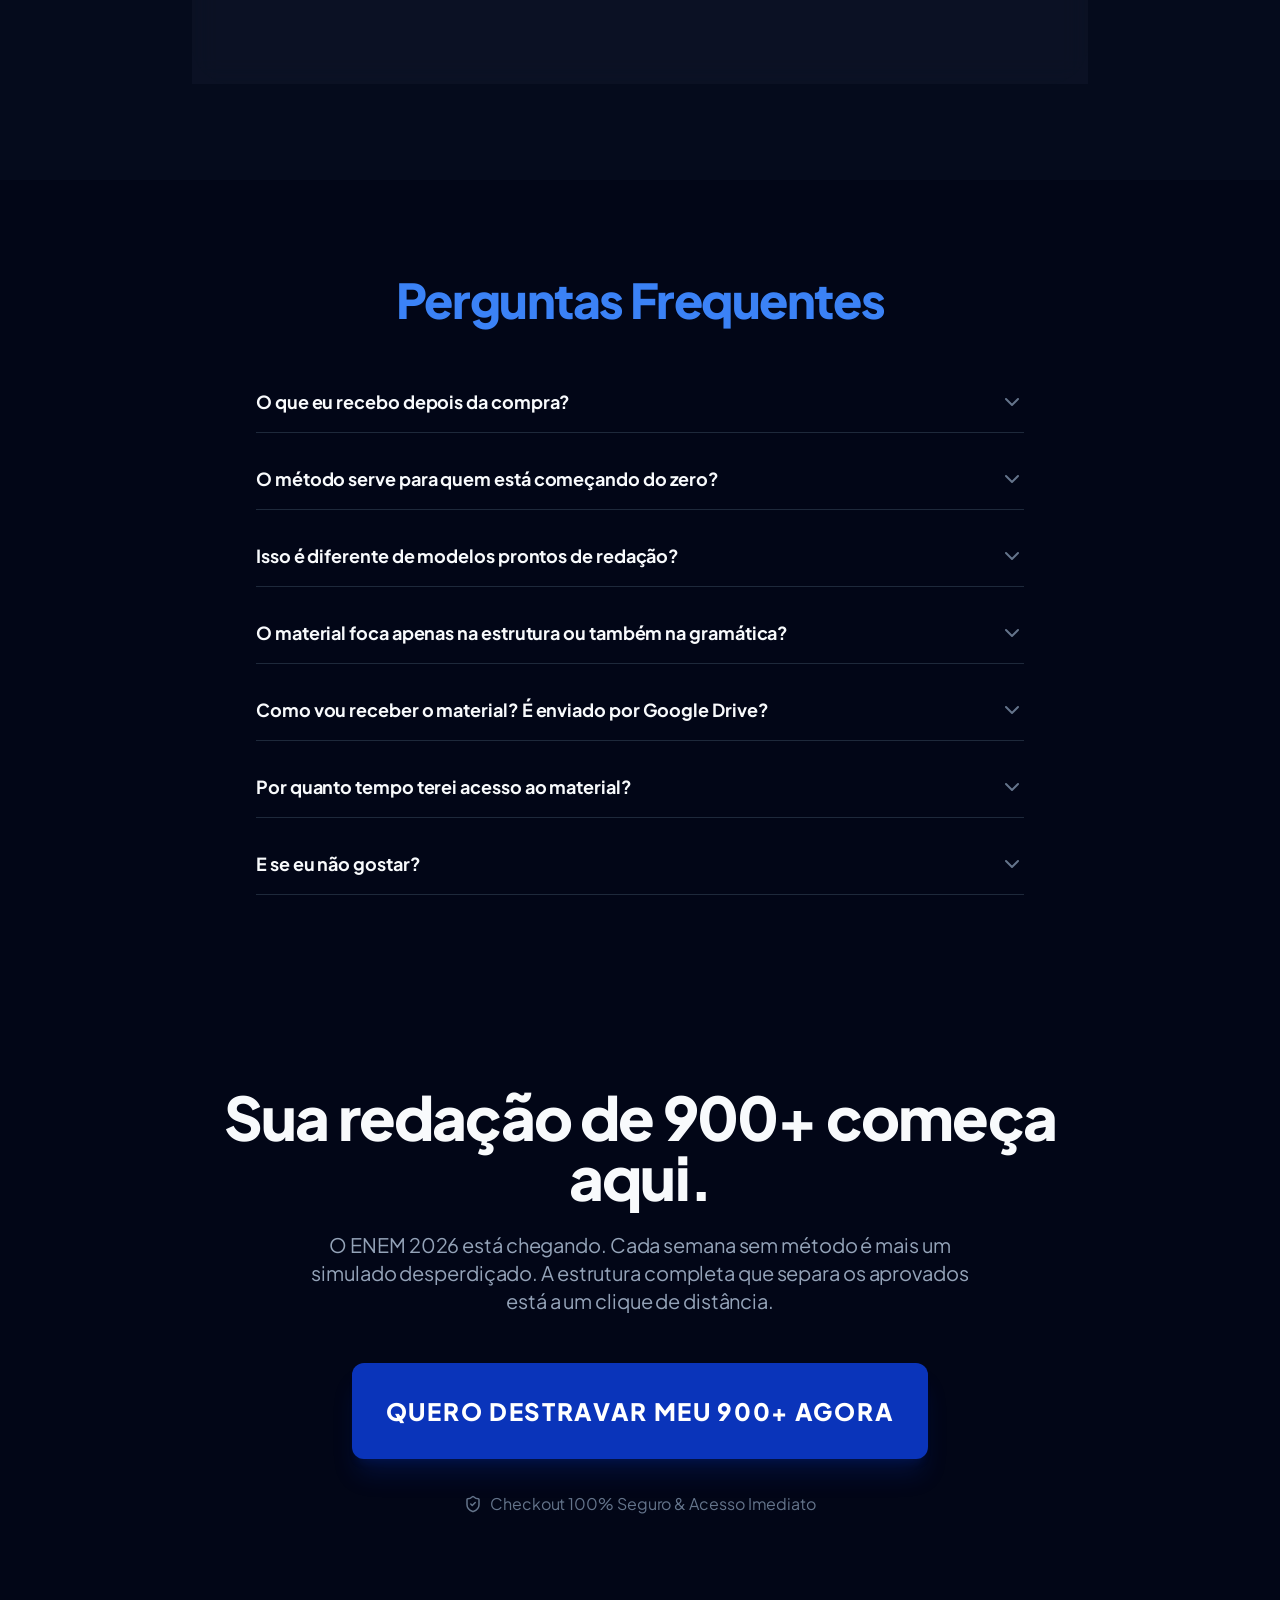
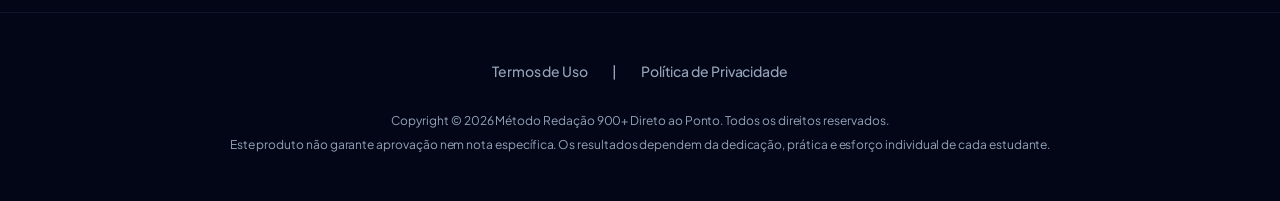
==== commit 3696a632: "feat(tracking): integrar script Microsoft Clarity e sincronizar CSP no funil" ====
--- a/pagina/index.html
+++ b/pagina/index.html
@@ -1,5 +1,29 @@
 <!doctype html>
-<html lang="pt-BR"><head><meta charset="UTF-8"><meta name="viewport" content="width=device-width, initial-scale=1"><meta name="description" content="O passo a passo para destravar o seu 900+ na redação do ENEM sem depender de modelos prontos ou da sorte de cair um tema que você goste."><meta name="referrer" content="no-referrer"><title>Redação Direto ao Ponto</title><link rel="icon" href="/assets/favicon.ico"><link rel="preload" as="image" href="/assets/images/produto.webp" type="image/webp" fetchpriority="high"><link rel="preload" as="font" href="/assets/fonts/jakarta-700.ttf" type="font/ttf" crossorigin><link rel="stylesheet" href="/lp.css"><link rel="stylesheet" href="/lp-base.css"><script src="/lp-config.js" defer></script><script src="/lp.js" defer></script><script src="/shield.js" defer></script></head><body><div class="min-h-screen">
+<html lang="pt-BR">
+<head>
+  <meta charset="UTF-8">
+  <meta name="viewport" content="width=device-width, initial-scale=1">
+  <meta name="description" content="O passo a passo para destravar o seu 900+ na redação do ENEM sem depender de modelos prontos ou da sorte de cair um tema que você goste. Método completo, Guia C1 e Checklist de revisão final.">
+  <meta name="referrer" content="no-referrer">
+  <script type="text/javascript">
+      (function(c,l,a,r,i,t,y){
+          c[a]=c[a]||function(){(c[a].q=c[a].q||[]).push(arguments)};
+          t=l.createElement(r);t.async=1;t.src="https://www.clarity.ms/tag/"+i;
+          y=l.getElementsByTagName(r)[0];y.parentNode.insertBefore(t,y);
+      })(window, document, "clarity", "script", "ytiab4kbuv");
+  </script>
+  <title>Método Redação 900+ Direto ao Ponto — ENEM 2026</title>
+  <link rel="icon" href="/assets/favicon.ico">
+  <link rel="preload" as="image" href="/assets/images/produto.webp" type="image/webp" fetchpriority="high">
+  <link rel="preload" as="font" href="/assets/fonts/jakarta-700.ttf" type="font/ttf" crossorigin>
+  <link rel="stylesheet" href="/lp.css">
+  <link rel="stylesheet" href="/lp-base.css">
+  <script src="/lp-config.js" defer></script>
+  <script src="/lp.js" defer></script>
+  <script src="/shield.js" defer></script>
+</head>
+<body>
+<div class="min-h-screen">
 
 <!-- ===== HERO ===== -->
 <header class="relative overflow-visible pt-12 pb-20 px-4 md:px-0">
@@ -13,9 +37,9 @@
       <h1 class="text-3xl md:text-6xl font-black leading-[1.15] md:leading-tight bg-clip-text text-transparent bg-gradient-to-b from-white to-blue-200 glow-blue py-2">O passo a passo para destravar o seu 900+ sem depender de modelos prontos ou da sorte de cair um tema que você goste</h1>
     </div>
     <div class="flex justify-center mb-10 overflow-hidden">
-      <img alt="E-book Redação Direto ao Ponto" class="w-full max-w-xl object-contain block mx-auto" decoding="async" fetchpriority="high" loading="eager" width="1000" height="625" src="/assets/images/produto.webp"/>
-    </div>
-    <p class="text-base md:text-xl text-slate-400 max-w-3xl mx-auto mb-10 px-2 md:px-0">Você vai receber a estrutura exata que os corretores do ENEM procuram em cada competência, o roteiro lógico para montar qualquer texto em minutos e os atalhos técnicos que separam uma redação de 600 de uma redação de 900+.</p>
+      <img alt="Método Redação 900+ Direto ao Ponto" class="w-full max-w-xl object-contain block mx-auto" decoding="async" fetchpriority="high" loading="eager" width="1000" height="625" src="/assets/images/produto.webp"/>
+    </div>
+    <p class="text-base md:text-xl text-slate-400 max-w-3xl mx-auto mb-10 px-2 md:px-0">Você recebe um método completo para estruturar sua redação, um guia focado na Competência 1 e um checklist de revisão final para chegar à prova sabendo exatamente o que fazer — mesmo quando o tema não for o que você esperava.</p>
     <div class="flex justify-center">
       <a class="inline-block w-full py-5 px-8 rounded-xl font-extrabold text-lg uppercase tracking-wider transition-all transform hover:scale-105 active:scale-95 shadow-xl text-center cursor-pointer no-underline bg-[#0A34BA] text-white hover:bg-[#0A34BA]/90 shadow-[#0A34BA]/20 max-w-md" href="#pricing">QUERO DESTRAVAR MEU 900+</a>
     </div>
@@ -74,7 +98,7 @@
         <h2 class="text-4xl md:text-5xl font-black mb-4 leading-tight">Você tem que saber que...</h2>
         <div class="space-y-6 text-lg text-slate-300">
           <p class="border-l-2 border-slate-700 pl-4">Tirar 900+ na redação do ENEM não é sobre inspiração ou ter "dom" para escrever, é sobre <strong class="text-white">dominar a estrutura técnica do texto.</strong></p>
-          <p class="border-l-2 border-slate-700 pl-4">O e-book <span class="text-blue-400 font-bold italic">Redação Direto ao Ponto</span> funciona como um verdadeiro <strong class="text-white">"GPS"</strong> para a sua escrita. Ele te entrega o passo a passo lógico de como os corretores avaliam cada competência.</p>
+          <p class="border-l-2 border-slate-700 pl-4">O método <span class="text-blue-400 font-bold italic">Redação 900+ Direto ao Ponto</span> funciona como um verdadeiro <strong class="text-white">"GPS"</strong> para a sua escrita. Ele te entrega o passo a passo lógico de como os corretores avaliam cada competência.</p>
           <p class="border-l-2 border-slate-700 pl-4">Ao aplicar esse método, você elimina o "branco" inicial, para de tentar encaixar modelos engessados que não fazem sentido e sabe exatamente como argumentar, independentemente de qual seja o tema.</p>
         </div>
       </div>
@@ -115,27 +139,101 @@
   </div>
 </section>
 
-<!-- ===== O QUE VOCÊ RECEBE ===== -->
-<section class="py-24 px-4 bg-blue-600">
-  <div class="max-w-4xl mx-auto text-center text-white">
-    <h2 class="text-4xl md:text-6xl font-black mb-8">Você terá acesso ao...</h2>
-    <div class="grid md:grid-cols-2 gap-6">
-      <div class="bg-white/10 backdrop-blur-md rounded-3xl p-8 border border-white/20 text-left">
-        <div class="flex justify-center mb-6">
-          <img alt="E-book Redação Direto ao Ponto" class="w-48 h-auto object-contain block" decoding="async" loading="lazy" width="192" height="120" src="/assets/images/produto.webp"/>
-        </div>
-        <h3 class="text-2xl font-bold mb-4">O E-book Redação Direto ao Ponto</h3>
-        <p class="text-lg opacity-90 leading-relaxed">O roteiro completo de planejamento, introdução, desenvolvimento e conclusão. Com a estrutura exata que os corretores procuram em cada competência, exemplos comentados e exercícios práticos.</p>
-      </div>
-      <div class="bg-white/10 backdrop-blur-md rounded-3xl p-8 border border-white/20 text-left">
-        <div class="flex justify-center mb-6">
-          <div class="w-48 h-48 bg-blue-800/50 rounded-2xl flex items-center justify-center border border-blue-400/30">
-            <span class="text-7xl">📖</span>
-          </div>
-        </div>
-        <h3 class="text-2xl font-bold mb-4">Guia de Domínio da C1: O Gabarito da Gramática</h3>
-        <p class="text-lg opacity-90 leading-relaxed">Tudo o que você precisa saber para não perder pontos bobos e melhorar sua revisão na Competência 1, eliminando erros de sintaxe e pontuação de uma vez por todas.</p>
-      </div>
+<!-- ===== O QUE VOCÊ RECEBE (4 ATIVOS SINCRONIZADOS) ===== -->
+<section class="py-24 px-4 bg-navy-master border-t border-b border-slate-900">
+  <div class="max-w-6xl mx-auto text-center text-white">
+    <div class="inline-flex items-center gap-2 px-4 py-1.5 rounded-full bg-blue-500/10 border border-blue-500/20 text-blue-400 text-xs md:text-sm font-bold uppercase tracking-widest mb-4">ENTREGA COMPLETA &bull; 4 ATIVOS INCLUSOS</div>
+    <h2 class="text-3xl md:text-5xl font-black mb-4 leading-tight bg-clip-text text-transparent bg-gradient-to-b from-white to-blue-200">Você terá acesso ao...</h2>
+    <p class="text-slate-400 max-w-2xl mx-auto mb-12 text-base md:text-lg">O ecossistema completo para entender como a banca avalia, blindar a gramática e revisar seu texto em tempo recorde.</p>
+    
+    <div class="grid grid-cols-1 md:grid-cols-2 gap-6 lg:gap-8 text-left">
+      
+      <!-- CARD 01: Método Principal (Maior Destaque) -->
+      <div class="bg-navy-card rounded-3xl p-6 md:p-8 border-2 border-[#0048F5] shadow-[0_12px_40px_rgba(0,72,245,0.2)] flex flex-col justify-between relative overflow-hidden group">
+        <div class="absolute top-0 left-0 right-0 h-1.5 bg-gradient-to-r from-[#0048F5] via-blue-400 to-[#0336C5]"></div>
+        <div>
+          <div class="flex items-center justify-between gap-2 mb-6">
+            <span class="inline-flex items-center gap-1.5 px-3 py-1 rounded-full text-xs font-black uppercase tracking-wider bg-[#0048F5] text-white shadow-sm">MÉTODO PRINCIPAL</span>
+            <span class="inline-flex items-center px-3 py-1 rounded-full text-xs font-bold uppercase tracking-wider badge-navy">27 páginas</span>
+          </div>
+          <div class="flex justify-center mb-6 overflow-hidden rounded-2xl bg-navy-master/80 border border-white/10 p-4 h-48 md:h-56 items-center">
+            <img alt="Método Redação 900+ Direto ao Ponto" class="h-full w-auto object-contain block mx-auto group-hover:scale-105 transition-transform duration-300" decoding="async" loading="lazy" width="300" height="200" src="/assets/images/produto.webp"/>
+          </div>
+          <h3 class="text-2xl md:text-3xl font-extrabold text-[#FDFDFE] mb-3">Método Redação 900+ Direto ao Ponto</h3>
+          <p class="text-[#94A3B8] text-base leading-relaxed">O método principal para entender como a redação do ENEM é avaliada, transformar qualquer proposta em uma sequência de decisões e estruturar tese, argumentos, desenvolvimento, repertório, coesão e intervenção sem depender de redações decoradas.</p>
+        </div>
+        <div class="mt-6 pt-4 border-t border-white/10 flex items-center gap-2 text-xs font-bold text-blue-300">
+          <svg class="w-4 h-4 text-emerald-400 flex-shrink-0" fill="none" stroke="currentColor" stroke-width="2.5" viewBox="0 0 24 24"><path stroke-linecap="round" stroke-linejoin="round" d="m9 12 2 2 4-4"></path><circle cx="12" cy="12" r="10"></circle></svg>
+          <span>Formato Digital (PDF) &bull; Acesso Imediato</span>
+        </div>
+      </div>
+
+      <!-- CARD 02: Guia de Domínio da Competência 1 -->
+      <div class="bg-navy-card rounded-3xl p-6 md:p-8 border border-white/10 shadow-[0_8px_30px_rgba(0,10,45,0.7)] flex flex-col justify-between relative overflow-hidden group hover:border-[#0048F5]/50 transition-all">
+        <div>
+          <div class="flex items-center justify-between gap-2 mb-6">
+            <span class="inline-flex items-center gap-1.5 px-3 py-1 rounded-full text-xs font-black uppercase tracking-wider bg-white/5 text-slate-300 border border-white/10">GUIA PRÁTICO</span>
+            <span class="inline-flex items-center px-3 py-1 rounded-full text-xs font-bold uppercase tracking-wider badge-navy">11 páginas</span>
+          </div>
+          <div class="flex justify-center mb-6 overflow-hidden rounded-2xl bg-navy-master/80 border border-white/10 p-6 h-48 md:h-56 items-center">
+            <div class="w-36 h-32 rounded-2xl bg-gradient-to-br from-[#08194C] to-[#000A2D] border border-blue-500/40 flex flex-col items-center justify-center p-3 shadow-xl group-hover:scale-105 transition-transform duration-300 relative gap-2.5">
+              <svg class="w-10 h-10 text-[#0048F5]" fill="none" stroke="currentColor" stroke-width="2" viewBox="0 0 24 24"><path stroke-linecap="round" stroke-linejoin="round" d="M12 6.253v13m0-13C10.832 5.477 9.246 5 7.5 5S4.168 5.477 3 6.253v13C4.168 18.477 5.754 18 7.5 18s3.332.477 4.5 1.253m0-13C13.168 5.477 14.754 5 16.5 5c1.747 0 3.332.477 4.5 1.253v13C19.832 18.477 18.247 18 16.5 18c-1.746 0-3.332.477-4.5 1.253"></path></svg>
+              <span class="text-[10px] font-black uppercase tracking-wider text-blue-300 bg-blue-500/20 px-2.5 py-1 rounded-full border border-blue-400/30 whitespace-nowrap">C1 GRAMÁTICA</span>
+            </div>
+          </div>
+          <h3 class="text-2xl md:text-3xl font-extrabold text-[#FDFDFE] mb-3">Guia de Domínio da Competência 1</h3>
+          <p class="text-[#94A3B8] text-base leading-relaxed">Guia prático de revisão para identificar e corrigir erros de pontuação, concordância, regência, crase, ortografia, acentuação, repetição e clareza antes de entregar sua redação.</p>
+        </div>
+        <div class="mt-6 pt-4 border-t border-white/10 flex items-center gap-2 text-xs font-bold text-slate-300">
+          <svg class="w-4 h-4 text-emerald-400 flex-shrink-0" fill="none" stroke="currentColor" stroke-width="2.5" viewBox="0 0 24 24"><path stroke-linecap="round" stroke-linejoin="round" d="m9 12 2 2 4-4"></path><circle cx="12" cy="12" r="10"></circle></svg>
+          <span>Manual Gramatical Aplicado (PDF)</span>
+        </div>
+      </div>
+
+      <!-- CARD 03: Checklist dos Últimos 5 Minutos -->
+      <div class="bg-navy-card rounded-3xl p-6 md:p-8 border border-white/10 shadow-[0_8px_30px_rgba(0,10,45,0.7)] flex flex-col justify-between relative overflow-hidden group hover:border-[#0048F5]/50 transition-all">
+        <div>
+          <div class="flex items-center justify-between gap-2 mb-6">
+            <span class="inline-flex items-center gap-1.5 px-3 py-1 rounded-full text-xs font-black uppercase tracking-wider bg-red-500/10 text-red-400 border border-red-500/20">REVISÃO EXPRESS</span>
+            <span class="inline-flex items-center px-3 py-1 rounded-full text-xs font-bold uppercase tracking-wider badge-red">PDF destacável</span>
+          </div>
+          <div class="flex justify-center mb-6 overflow-hidden rounded-2xl bg-navy-master/80 border border-white/10 p-6 h-48 md:h-56 items-center">
+            <div class="w-36 h-32 rounded-2xl bg-gradient-to-br from-[#08194C] to-[#000A2D] border border-red-500/40 flex flex-col items-center justify-center p-3 shadow-xl group-hover:scale-105 transition-transform duration-300 relative gap-2.5">
+              <svg class="w-10 h-10 text-[#F80203]" fill="none" stroke="currentColor" stroke-width="2" viewBox="0 0 24 24"><path stroke-linecap="round" stroke-linejoin="round" d="M9 5H7a2 2 0 0 0-2 2v12a2 2 0 0 0 2 2h10a2 2 0 0 0 2-2V7a2 2 0 0 0-2-2h-2M9 5a2 2 0 0 0 2 2h2a2 2 0 0 0 2-2M9 5a2 2 0 0 1 2-2h2a2 2 0 0 1 2 2m-6 9 2 2 4-4"></path></svg>
+              <span class="text-[10px] font-black uppercase tracking-wider text-red-300 bg-red-500/20 px-2.5 py-1 rounded-full border border-red-400/30 whitespace-nowrap">5 MINUTOS</span>
+            </div>
+          </div>
+          <h3 class="text-2xl md:text-3xl font-extrabold text-[#FDFDFE] mb-3">Checklist dos Últimos 5 Minutos</h3>
+          <p class="text-[#94A3B8] text-base leading-relaxed">Checklist rápido para revisar os pontos que mais podem custar nota antes de entregar: tema, tese, argumentos, repertório, coesão, intervenção, pontuação, concordância e legibilidade.</p>
+        </div>
+        <div class="mt-6 pt-4 border-t border-white/10 flex items-center gap-2 text-xs font-bold text-slate-300">
+          <svg class="w-4 h-4 text-emerald-400 flex-shrink-0" fill="none" stroke="currentColor" stroke-width="2.5" viewBox="0 0 24 24"><path stroke-linecap="round" stroke-linejoin="round" d="m9 12 2 2 4-4"></path><circle cx="12" cy="12" r="10"></circle></svg>
+          <span>Checklist Destacável Pré-Entrega (PDF)</span>
+        </div>
+      </div>
+
+      <!-- CARD 04: Atualizações ENEM 2026 -->
+      <div class="bg-navy-card rounded-3xl p-6 md:p-8 border border-white/10 shadow-[0_8px_30px_rgba(0,10,45,0.7)] flex flex-col justify-between relative overflow-hidden group hover:border-[#0048F5]/50 transition-all">
+        <div>
+          <div class="flex items-center justify-between gap-2 mb-6">
+            <span class="inline-flex items-center gap-1.5 px-3 py-1 rounded-full text-xs font-black uppercase tracking-wider bg-emerald-500/10 text-emerald-400 border border-emerald-500/20">EDIÇÃO VIGENTE</span>
+            <span class="inline-flex items-center px-3 py-1 rounded-full text-xs font-bold uppercase tracking-wider badge-green">INCLUSAS</span>
+          </div>
+          <div class="flex justify-center mb-6 overflow-hidden rounded-2xl bg-navy-master/80 border border-white/10 p-6 h-48 md:h-56 items-center">
+            <div class="w-36 h-32 rounded-2xl bg-gradient-to-br from-[#08194C] to-[#000A2D] border border-emerald-500/40 flex flex-col items-center justify-center p-3 shadow-xl group-hover:scale-105 transition-transform duration-300 relative gap-2.5">
+              <svg class="w-10 h-10 text-emerald-400" fill="none" stroke="currentColor" stroke-width="2" viewBox="0 0 24 24"><path stroke-linecap="round" stroke-linejoin="round" d="M4 4v5h.582m15.356 2A8.001 8.001 0 0 0 4.582 9m0 0H9m11 11v-5h-.581m0 0a8.003 8.003 0 0 1-15.357-2m15.357 2H15"></path></svg>
+              <span class="text-[10px] font-black uppercase tracking-wider text-emerald-300 bg-emerald-500/20 px-2.5 py-1 rounded-full border border-emerald-400/30 whitespace-nowrap">ENEM 2026</span>
+            </div>
+          </div>
+          <h3 class="text-2xl md:text-3xl font-extrabold text-[#FDFDFE] mb-3">Atualizações ENEM 2026</h3>
+          <p class="text-[#94A3B8] text-base leading-relaxed">Atualizações relevantes desta edição para manter o material alinhado às orientações e exigências atuais do ENEM 2026.</p>
+        </div>
+        <div class="mt-6 pt-4 border-t border-white/10 flex items-center gap-2 text-xs font-bold text-slate-300">
+          <svg class="w-4 h-4 text-emerald-400 flex-shrink-0" fill="none" stroke="currentColor" stroke-width="2.5" viewBox="0 0 24 24"><path stroke-linecap="round" stroke-linejoin="round" d="m9 12 2 2 4-4"></path><circle cx="12" cy="12" r="10"></circle></svg>
+          <span>Atualizações Contínuas sem Custo Adicional</span>
+        </div>
+      </div>
+
     </div>
   </div>
 </section>
@@ -157,46 +255,62 @@
       <!-- Stack de Valor -->
       <div class="bg-slate-50 rounded-2xl p-6 mb-8 space-y-3">
         <div class="stack-row flex justify-between items-center gap-3">
-          <span class="stack-label font-bold text-slate-700 text-sm md:text-base leading-snug">E-book Redação Direto ao Ponto</span>
+          <span class="stack-label font-bold text-slate-700 text-sm md:text-base leading-snug">Método Redação 900+ Direto ao Ponto</span>
           <span class="stack-price text-slate-400 line-through font-bold text-sm md:text-base flex-shrink-0 whitespace-nowrap tabular-nums">R$&nbsp;47,00</span>
         </div>
         <div class="stack-row flex justify-between items-center gap-3">
-          <span class="stack-label font-bold text-slate-700 text-sm md:text-base leading-snug">Guia de Domínio da C1</span>
+          <span class="stack-label font-bold text-slate-700 text-sm md:text-base leading-snug">Guia de Domínio da Competência&nbsp;1</span>
           <span class="stack-price text-slate-400 line-through font-bold text-sm md:text-base flex-shrink-0 whitespace-nowrap tabular-nums">R$&nbsp;27,00</span>
         </div>
         <div class="stack-row flex justify-between items-center gap-3">
-          <span class="stack-label font-bold text-slate-700 text-sm md:text-base leading-snug">Atualizações gratuitas 2026</span>
-          <span class="stack-price text-emerald-500 font-bold text-sm md:text-base flex-shrink-0 whitespace-nowrap">GRÁTIS</span>
+          <span class="stack-label font-bold text-slate-700 text-sm md:text-base leading-snug">Checklist dos Últimos 5 Minutos</span>
+          <span class="stack-price text-slate-400 line-through font-bold text-sm md:text-base flex-shrink-0 whitespace-nowrap tabular-nums">R$&nbsp;17,00</span>
+        </div>
+        <div class="stack-row flex justify-between items-center gap-3">
+          <span class="stack-label font-bold text-slate-700 text-sm md:text-base leading-snug">Atualizações ENEM 2026</span>
+          <span class="stack-price text-emerald-500 font-bold text-sm md:text-base flex-shrink-0 whitespace-nowrap">INCLUSAS</span>
         </div>
         <div class="border-t border-slate-200 pt-3 mt-3">
           <div class="stack-row flex justify-between items-center gap-3">
-            <span class="font-bold text-slate-500 text-sm md:text-base leading-snug">Valor total se vendido separado</span>
-            <span class="stack-price font-bold text-slate-500 line-through text-base md:text-lg flex-shrink-0 whitespace-nowrap tabular-nums">R$&nbsp;74,00</span>
+            <span class="font-bold text-slate-500 text-sm md:text-base leading-snug">Valor de referência do pacote</span>
+            <span class="stack-price font-bold text-slate-500 line-through text-base md:text-lg flex-shrink-0 whitespace-nowrap tabular-nums">R$&nbsp;91,00</span>
           </div>
         </div>
       </div>
 
       <!-- Preço -->
       <div class="text-center mb-8">
-        <p class="font-bold text-slate-500 line-through text-xl mb-1 whitespace-nowrap tabular-nums">De&nbsp;R$&nbsp;74,00</p>
+        <p class="font-bold text-slate-500 line-through text-xl mb-1 whitespace-nowrap tabular-nums">De&nbsp;R$&nbsp;91,00</p>
         <h2 class="text-6xl md:text-7xl font-black text-blue-600 mb-2 whitespace-nowrap tabular-nums">R$&nbsp;29,90</h2>
-        <p class="text-slate-500 text-sm">Pagamento único. Sem mensalidade. Sem pegadinha.</p>
-        <p class="font-bold text-slate-400 mt-2 uppercase tracking-widest text-xs">Acesso Vitalício</p>
+        <p class="text-slate-500 text-sm">Pagamento único. Sem mensalidade.</p>
+        <p class="font-bold text-slate-400 mt-2 uppercase tracking-widest text-xs">Acesso vitalício aos materiais adquiridos</p>
       </div>
 
       <!-- Checklist de Entrega -->
       <div class="space-y-4 mb-8">
-        <div class="flex items-center gap-3 font-bold text-lg">
-          <svg class="w-6 h-6 text-emerald-500 flex-shrink-0" fill="none" stroke="currentColor" stroke-width="2.5" viewBox="0 0 24 24"><path stroke-linecap="round" stroke-linejoin="round" d="m9 12 2 2 4-4"></path><circle cx="12" cy="12" r="10"></circle></svg>
-          <span>E-book Redação Direto ao Ponto (PDF)</span>
-        </div>
-        <div class="flex items-center gap-3 font-bold text-lg">
-          <svg class="w-6 h-6 text-emerald-500 flex-shrink-0" fill="none" stroke="currentColor" stroke-width="2.5" viewBox="0 0 24 24"><path stroke-linecap="round" stroke-linejoin="round" d="m9 12 2 2 4-4"></path><circle cx="12" cy="12" r="10"></circle></svg>
-          <span>Guia de Domínio da C1</span>
-        </div>
-        <div class="flex items-center gap-3 font-bold text-lg">
-          <svg class="w-6 h-6 text-emerald-500 flex-shrink-0" fill="none" stroke="currentColor" stroke-width="2.5" viewBox="0 0 24 24"><path stroke-linecap="round" stroke-linejoin="round" d="m9 12 2 2 4-4"></path><circle cx="12" cy="12" r="10"></circle></svg>
-          <span>Atualizações gratuitas 2026</span>
+        <div class="flex items-center gap-3 font-bold text-base md:text-lg text-slate-800">
+          <svg class="w-6 h-6 text-emerald-500 flex-shrink-0" fill="none" stroke="currentColor" stroke-width="2.5" viewBox="0 0 24 24"><path stroke-linecap="round" stroke-linejoin="round" d="m9 12 2 2 4-4"></path><circle cx="12" cy="12" r="10"></circle></svg>
+          <span>Método Redação 900+ Direto ao Ponto — PDF</span>
+        </div>
+        <div class="flex items-center gap-3 font-bold text-base md:text-lg text-slate-800">
+          <svg class="w-6 h-6 text-emerald-500 flex-shrink-0" fill="none" stroke="currentColor" stroke-width="2.5" viewBox="0 0 24 24"><path stroke-linecap="round" stroke-linejoin="round" d="m9 12 2 2 4-4"></path><circle cx="12" cy="12" r="10"></circle></svg>
+          <span>Guia de Domínio da Competência 1 — PDF</span>
+        </div>
+        <div class="flex items-center gap-3 font-bold text-base md:text-lg text-slate-800">
+          <svg class="w-6 h-6 text-emerald-500 flex-shrink-0" fill="none" stroke="currentColor" stroke-width="2.5" viewBox="0 0 24 24"><path stroke-linecap="round" stroke-linejoin="round" d="m9 12 2 2 4-4"></path><circle cx="12" cy="12" r="10"></circle></svg>
+          <span>Checklist dos Últimos 5 Minutos — PDF</span>
+        </div>
+        <div class="flex items-center gap-3 font-bold text-base md:text-lg text-slate-800">
+          <svg class="w-6 h-6 text-emerald-500 flex-shrink-0" fill="none" stroke="currentColor" stroke-width="2.5" viewBox="0 0 24 24"><path stroke-linecap="round" stroke-linejoin="round" d="m9 12 2 2 4-4"></path><circle cx="12" cy="12" r="10"></circle></svg>
+          <span>Atualizações ENEM 2026</span>
+        </div>
+        <div class="flex items-center gap-3 font-bold text-base md:text-lg text-slate-800">
+          <svg class="w-6 h-6 text-emerald-500 flex-shrink-0" fill="none" stroke="currentColor" stroke-width="2.5" viewBox="0 0 24 24"><path stroke-linecap="round" stroke-linejoin="round" d="m9 12 2 2 4-4"></path><circle cx="12" cy="12" r="10"></circle></svg>
+          <span>Acesso imediato após a confirmação do pagamento</span>
+        </div>
+        <div class="flex items-center gap-3 font-bold text-base md:text-lg text-slate-800">
+          <svg class="w-6 h-6 text-emerald-500 flex-shrink-0" fill="none" stroke="currentColor" stroke-width="2.5" viewBox="0 0 24 24"><path stroke-linecap="round" stroke-linejoin="round" d="m9 12 2 2 4-4"></path><circle cx="12" cy="12" r="10"></circle></svg>
+          <span>Garantia de 7 dias</span>
         </div>
       </div>
 
@@ -240,7 +354,7 @@
             <div class="flex gap-0.5 text-yellow-400 text-sm">★★★★★</div>
           </div>
         </div>
-        <p class="text-slate-300 leading-relaxed">"Eu travava na folha em branco toda vez. Depois que entendi a estrutura do e-book, consigo montar a introdução em menos de 5 minutos. Minha nota subiu de 680 para 860 em dois meses de prática."</p>
+        <p class="text-slate-300 leading-relaxed">"Eu travava na folha em branco toda vez. Depois que entendi a estrutura do método, consigo montar a introdução em menos de 5 minutos. Minha nota subiu de 680 para 860 em dois meses de prática."</p>
       </div>
 
       <div class="bg-glass p-8 rounded-3xl border border-slate-800">
@@ -264,8 +378,8 @@
 <section class="py-24 px-4 bg-slate-900/30">
   <div class="max-w-4xl mx-auto text-center bg-glass p-12 rounded-[40px] border border-blue-500/20">
     <svg class="lucide lucide-shield-check mx-auto w-24 h-24 text-emerald-500 mb-8" fill="none" height="24" stroke="currentColor" stroke-linecap="round" stroke-linejoin="round" stroke-width="2" viewBox="0 0 24 24" width="24" xmlns="http://www.w3.org/2000/svg"><path d="M20 13c0 5-3.5 7.5-7.66 8.95a1 1 0 0 1-.67-.01C7.5 20.5 4 18 4 13V6a1 1 0 0 1 1-1c2 0 4.5-1.2 6.24-2.72a1.17 1.17 0 0 1 1.52 0C14.51 3.81 17 5 19 5a1 1 0 0 1 1 1z"></path><path d="m9 12 2 2 4-4"></path></svg>
-    <h2 class="text-3xl md:text-5xl font-black mb-6 uppercase">Risco Zero: Garantia de 7 Dias</h2>
-    <p class="text-xl text-slate-300 leading-relaxed mb-8">Eu confio tanto nesse método que assumo o risco por você. Teste o material por 7 dias. Se você achar que não consegue aplicar, se não gostar, se não fizer sentido, eu devolvo <strong>100% do seu dinheiro</strong>. Sem perguntas, sem burocracia, sem estresse.</p>
+    <h2 class="text-3xl md:text-5xl font-black mb-6 uppercase">RISCO ZERO: 7 DIAS DE GARANTIA</h2>
+    <p class="text-xl text-slate-300 leading-relaxed mb-8">Acesse o Método Redação 900+, o Guia da C1 e o Checklist dos Últimos 5 Minutos. Se dentro de 7 dias você concluir que o material não faz sentido para sua preparação, basta solicitar o reembolso conforme as condições apresentadas no checkout.</p>
     <p class="text-emerald-400 font-bold uppercase tracking-widest text-sm">Seu investimento está 100% protegido</p>
   </div>
 </section>
@@ -279,24 +393,40 @@
     <div class="space-y-4">
       <details class="border-b border-slate-800 py-4">
         <summary class="w-full flex justify-between items-center text-left hover:text-blue-400 transition-colors cursor-pointer">
+          <span class="font-bold text-lg">O que eu recebo depois da compra?</span>
+          <svg class="lucide lucide-chevron-down text-slate-500 flex-shrink-0" fill="none" height="24" stroke="currentColor" stroke-linecap="round" stroke-linejoin="round" stroke-width="2" viewBox="0 0 24 24" width="24" xmlns="http://www.w3.org/2000/svg"><path d="m6 9 6 6 6-6"></path></svg>
+        </summary>
+        <div class="mt-3 text-slate-400 leading-relaxed animate-fadeIn">
+          <p class="mb-3">Você recebe 3 materiais digitais:</p>
+          <ul class="list-disc pl-5 space-y-1 mb-3 text-slate-300">
+            <li><strong>Método Redação 900+ Direto ao Ponto</strong></li>
+            <li><strong>Guia de Domínio da Competência 1</strong></li>
+            <li><strong>Checklist dos Últimos 5 Minutos</strong></li>
+          </ul>
+          <p class="mb-2">Além disso, esta edição inclui as <strong>atualizações ENEM 2026</strong> previstas na oferta.</p>
+          <p>Os arquivos são digitais e ficam disponíveis conforme a forma de entrega informada após a compra.</p>
+        </div>
+      </details>
+      <details class="border-b border-slate-800 py-4">
+        <summary class="w-full flex justify-between items-center text-left hover:text-blue-400 transition-colors cursor-pointer">
           <span class="font-bold text-lg">O método serve para quem está começando do zero?</span>
           <svg class="lucide lucide-chevron-down text-slate-500 flex-shrink-0" fill="none" height="24" stroke="currentColor" stroke-linecap="round" stroke-linejoin="round" stroke-width="2" viewBox="0 0 24 24" width="24" xmlns="http://www.w3.org/2000/svg"><path d="m6 9 6 6 6-6"></path></svg>
         </summary>
-        <div class="mt-3 text-slate-400 leading-relaxed animate-fadeIn">Sim, e na verdade é melhor começar pelo método certo do que criar vícios com modelos prontos. O e-book parte do planejamento da tese e dos argumentos, com exemplos comentados passo a passo.</div>
+        <div class="mt-3 text-slate-400 leading-relaxed animate-fadeIn">Sim, e na verdade é melhor começar pelo método certo do que criar vícios com modelos prontos. O material parte do planejamento da tese e dos argumentos, com exemplos comentados passo a passo.</div>
       </details>
       <details class="border-b border-slate-800 py-4">
         <summary class="w-full flex justify-between items-center text-left hover:text-blue-400 transition-colors cursor-pointer">
           <span class="font-bold text-lg">Isso é diferente de modelos prontos de redação?</span>
           <svg class="lucide lucide-chevron-down text-slate-500 flex-shrink-0" fill="none" height="24" stroke="currentColor" stroke-linecap="round" stroke-linejoin="round" stroke-width="2" viewBox="0 0 24 24" width="24" xmlns="http://www.w3.org/2000/svg"><path d="m6 9 6 6 6-6"></path></svg>
         </summary>
-        <div class="mt-3 text-slate-400 leading-relaxed animate-fadeIn">Completamente diferente. Modelos prontos te fazem decorar e travar quando o tema muda. O Redação Direto ao Ponto te ensina a construir a estrutura do zero, conectada ao tema. Funciona para qualquer assunto que cair na prova.</div>
+        <div class="mt-3 text-slate-400 leading-relaxed animate-fadeIn">Completamente diferente. Modelos prontos te fazem decorar e travar quando o tema muda. O Método Redação 900+ Direto ao Ponto te ensina a construir a estrutura do zero, conectada ao tema. Funciona para qualquer assunto que cair na prova.</div>
       </details>
       <details class="border-b border-slate-800 py-4">
         <summary class="w-full flex justify-between items-center text-left hover:text-blue-400 transition-colors cursor-pointer">
           <span class="font-bold text-lg">O material foca apenas na estrutura ou também na gramática?</span>
           <svg class="lucide lucide-chevron-down text-slate-500 flex-shrink-0" fill="none" height="24" stroke="currentColor" stroke-linecap="round" stroke-linejoin="round" stroke-width="2" viewBox="0 0 24 24" width="24" xmlns="http://www.w3.org/2000/svg"><path d="m6 9 6 6 6-6"></path></svg>
         </summary>
-        <div class="mt-3 text-slate-400 leading-relaxed animate-fadeIn">Os dois. O e-book principal cobre estrutura, argumentação, coesão e proposta de intervenção. E o Guia de Domínio da C1 (bônus) é focado 100% na gramática e revisão que os corretores avaliam na competência 1.</div>
+        <div class="mt-3 text-slate-400 leading-relaxed animate-fadeIn">Os dois. O método principal cobre estrutura, argumentação, coesão e proposta de intervenção. E o Guia de Domínio da Competência 1 é focado 100% na gramática e revisão que os corretores avaliam na C1, complementado pelo Checklist dos Últimos 5 Minutos para conferência rápida.</div>
       </details>
       <details class="border-b border-slate-800 py-4">
         <summary class="w-full flex justify-between items-center text-left hover:text-blue-400 transition-colors cursor-pointer">
@@ -310,14 +440,14 @@
           <span class="font-bold text-lg">Por quanto tempo terei acesso ao material?</span>
           <svg class="lucide lucide-chevron-down text-slate-500 flex-shrink-0" fill="none" height="24" stroke="currentColor" stroke-linecap="round" stroke-linejoin="round" stroke-width="2" viewBox="0 0 24 24" width="24" xmlns="http://www.w3.org/2000/svg"><path d="m6 9 6 6 6-6"></path></svg>
         </summary>
-        <div class="mt-3 text-slate-400 leading-relaxed animate-fadeIn">Para sempre. O acesso é vitalício. Assim que o seu pagamento for aprovado, a própria plataforma envia seu acesso imediato no seu e-mail e WhatsApp, permitindo baixar, salvar e consultar os materiais quando quiser. Todas as atualizações para o ENEM 2026 também já estão incluídas sem nenhum custo extra.</div>
+        <div class="mt-3 text-slate-400 leading-relaxed animate-fadeIn">Para sempre. O acesso é vitalício aos materiais adquiridos. Assim que o seu pagamento for aprovado, a própria plataforma envia seu acesso imediato no seu e-mail e WhatsApp, permitindo baixar, salvar e consultar os materiais quando quiser. Todas as atualizações para o ENEM 2026 também já estão incluídas sem nenhum custo extra.</div>
       </details>
       <details class="border-b border-slate-800 py-4">
         <summary class="w-full flex justify-between items-center text-left hover:text-blue-400 transition-colors cursor-pointer">
           <span class="font-bold text-lg">E se eu não gostar?</span>
           <svg class="lucide lucide-chevron-down text-slate-500 flex-shrink-0" fill="none" height="24" stroke="currentColor" stroke-linecap="round" stroke-linejoin="round" stroke-width="2" viewBox="0 0 24 24" width="24" xmlns="http://www.w3.org/2000/svg"><path d="m6 9 6 6 6-6"></path></svg>
         </summary>
-        <div class="mt-3 text-slate-400 leading-relaxed animate-fadeIn">Você tem 7 dias para testar. Se por qualquer motivo achar que o material não serve para você, é só pedir o reembolso. Devolvemos 100% do valor, sem perguntas.</div>
+        <div class="mt-3 text-slate-400 leading-relaxed animate-fadeIn">Você tem 7 dias para testar. Se dentro de 7 dias você concluir que o material não faz sentido para sua preparação, basta solicitar o reembolso conforme as condições apresentadas no checkout. Devolvemos 100% do valor, sem burocracia.</div>
       </details>
     </div>
   </div>
@@ -327,7 +457,7 @@
 <section class="py-24 px-4 text-center">
   <div class="max-w-4xl mx-auto">
     <h2 class="text-4xl md:text-6xl font-black mb-6 leading-tight">Sua redação de 900+ começa aqui.</h2>
-    <p class="text-xl text-slate-400 mb-12 max-w-2xl mx-auto">O ENEM 2026 está chegando. Cada semana sem método é mais um simulado desperdiçado. A estrutura que separa os aprovados está a um clique de distância.</p>
+    <p class="text-xl text-slate-400 mb-12 max-w-2xl mx-auto">O ENEM 2026 está chegando. Cada semana sem método é mais um simulado desperdiçado. A estrutura completa que separa os aprovados está a um clique de distância.</p>
     <div class="flex justify-center">
       <a class="inline-block w-full py-8 px-8 rounded-xl font-extrabold text-2xl uppercase tracking-wider transition-all transform hover:scale-105 active:scale-95 shadow-xl text-center cursor-pointer no-underline bg-[#0A34BA] text-white hover:bg-[#0A34BA]/90 shadow-[#0A34BA]/20 max-w-xl" data-checkout="" href="https://pay.lowify.com.br/checkout?product_id=293mdp">QUERO DESTRAVAR MEU 900+ AGORA</a>
     </div>
@@ -347,8 +477,8 @@
       <span class="hidden md:inline">|</span>
       <a class="hover:text-blue-400 text-slate-400 transition-colors" data-legal="" href="[SEU_LINK_AQUI]">Política de Privacidade</a>
     </div>
-    <p class="text-slate-400 text-xs">Copyright © 2026 Redação Direto ao Ponto. Todos os direitos reservados.</p>
-    <p class="text-slate-400 text-xs mt-2">Este produto não garante aprovação. Os resultados variam conforme a dedicação e esforço individual de cada aluno.</p>
+    <p class="text-slate-400 text-xs">Copyright © 2026 Método Redação 900+ Direto ao Ponto. Todos os direitos reservados.</p>
+    <p class="text-slate-400 text-xs mt-2">Este produto não garante aprovação nem nota específica. Os resultados dependem da dedicação, prática e esforço individual de cada estudante.</p>
   </div>
 </footer>
 
--- a/lp-base.css
+++ b/lp-base.css
@@ -182,3 +182,27 @@
   font-size: 0.9375rem;
   letter-spacing: -0.01em;
 }
+
+/* DNA Visual — Vector Lockup Colors & Deliverables Cards */
+.bg-navy-master { background-color: #000A2D; }
+.bg-navy-card { background-color: #08194C; }
+.text-electric-blue { color: #0048F5; }
+.text-target-red { color: #F80203; }
+.border-electric-blue { border-color: rgba(0, 72, 245, 0.4); }
+.border-target-red { border-color: rgba(248, 2, 3, 0.35); }
+
+.badge-navy {
+  background-color: rgba(0, 72, 245, 0.15);
+  border: 1px solid rgba(0, 72, 245, 0.35);
+  color: #93c5fd;
+}
+.badge-red {
+  background-color: rgba(248, 2, 3, 0.15);
+  border: 1px solid rgba(248, 2, 3, 0.35);
+  color: #fca5a5;
+}
+.badge-green {
+  background-color: rgba(16, 185, 129, 0.15);
+  border: 1px solid rgba(16, 185, 129, 0.35);
+  color: #6ee7b7;
+}
